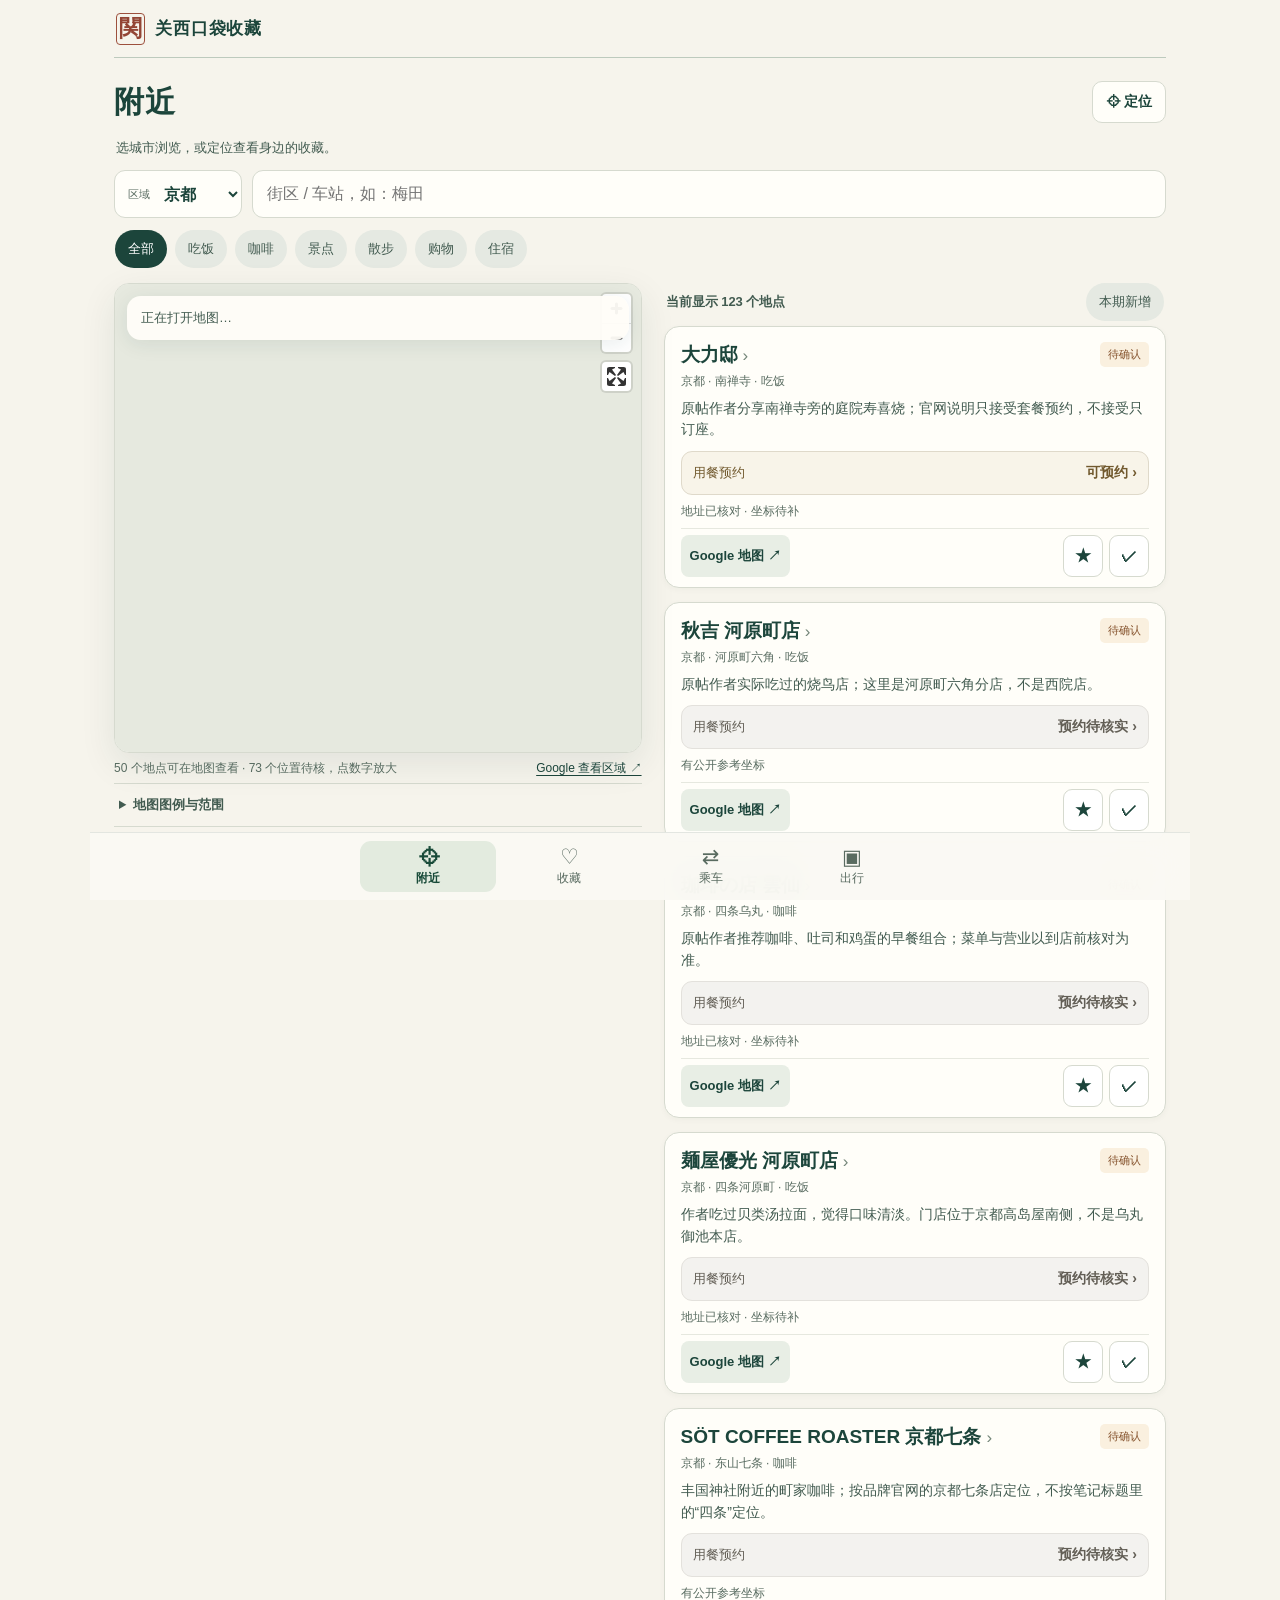
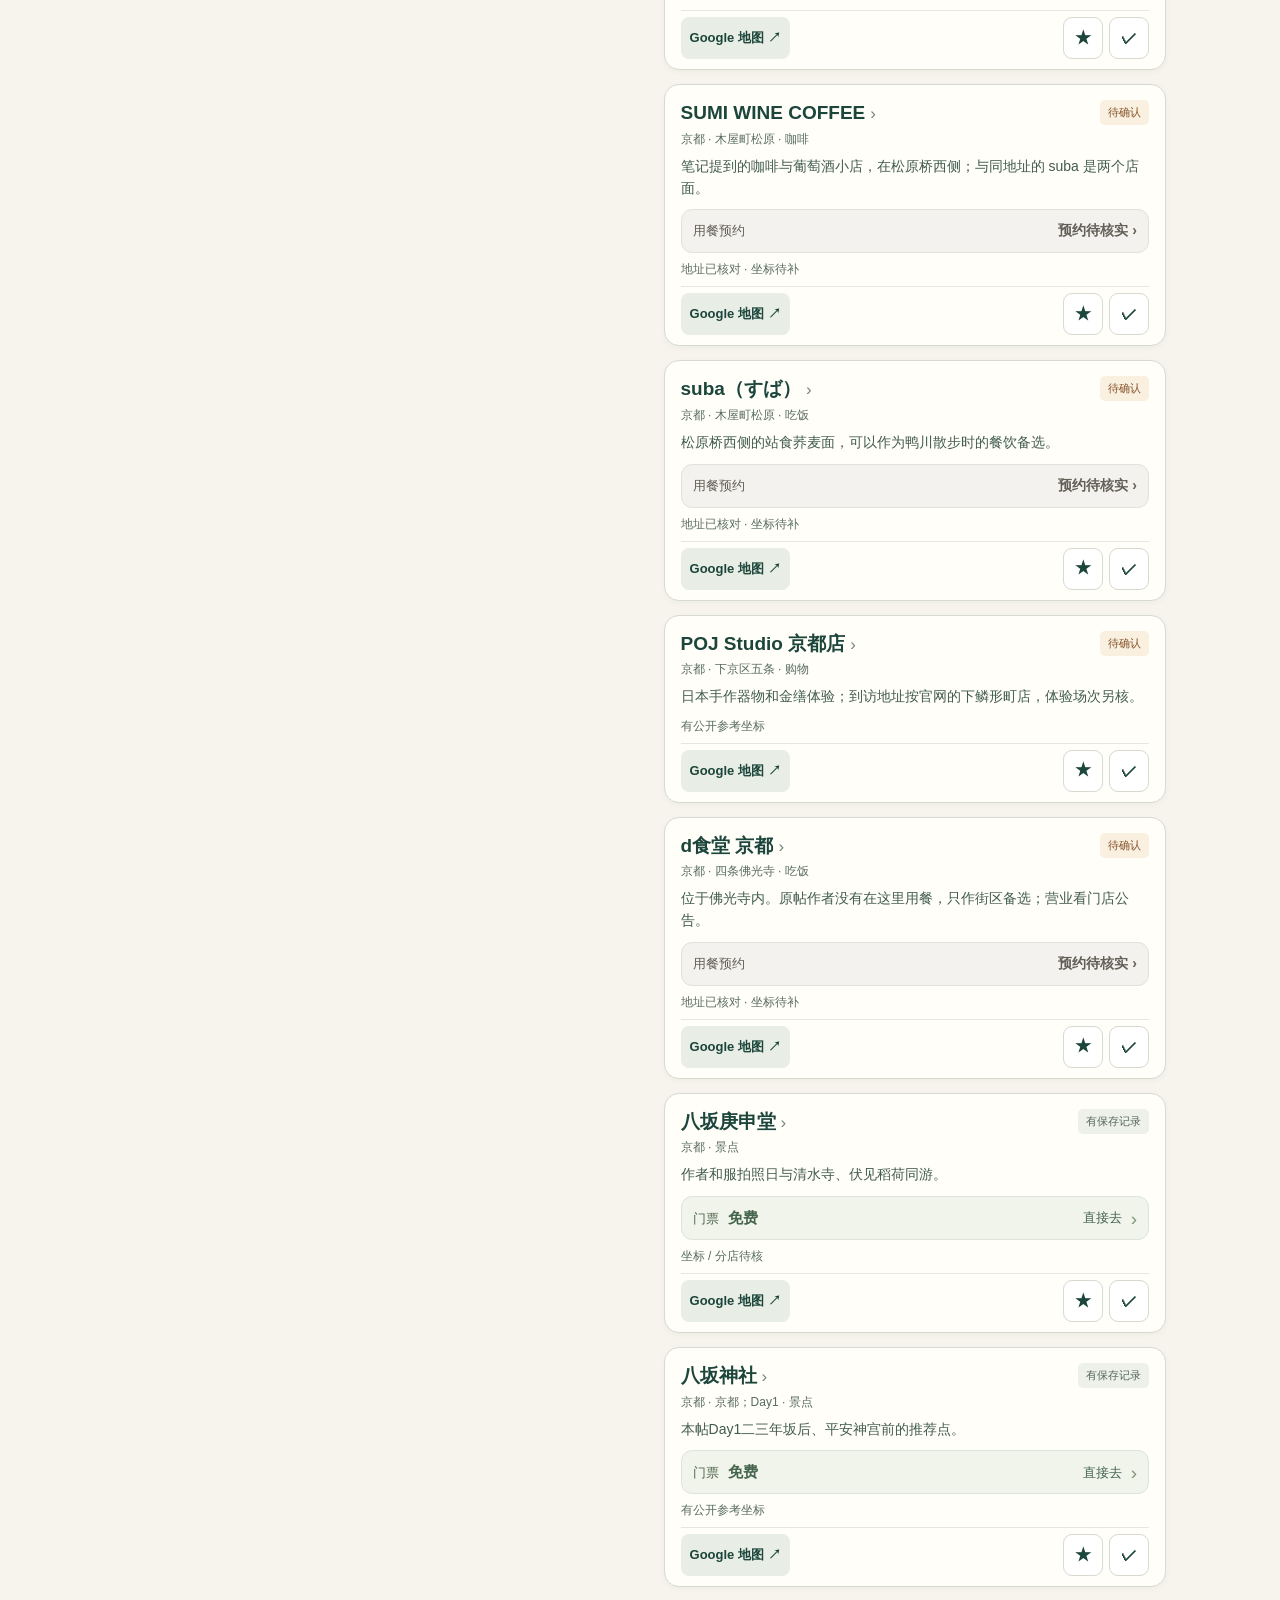
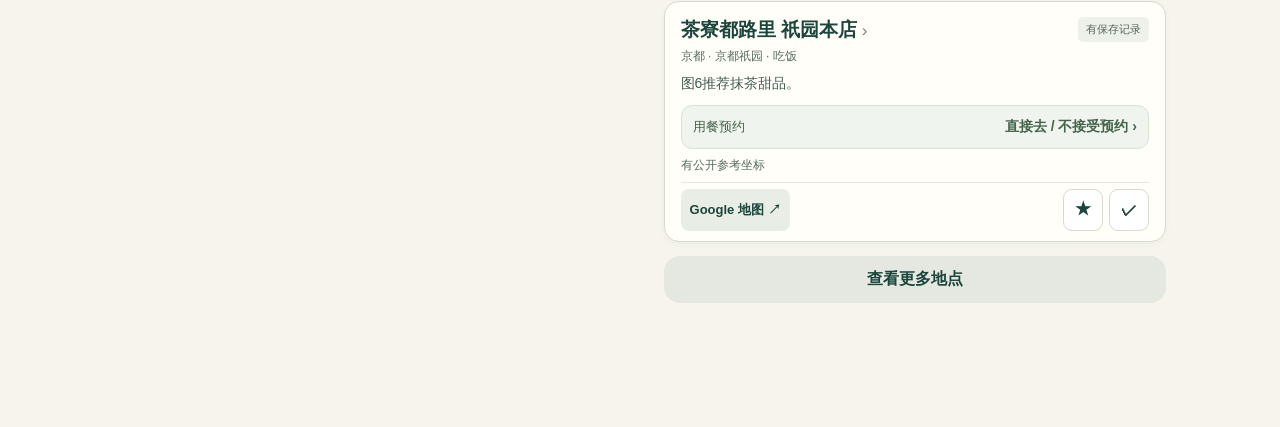
==== index.html @ 87e792a5 "Add offline Suntory brewery transit guide" ====
<!doctype html>
<html lang="zh-CN">
<head>
  <meta charset="utf-8">
  <meta name="viewport" content="width=device-width,initial-scale=1,viewport-fit=cover">
  <meta name="theme-color" content="#143f3b">
  <meta name="description" content="关西收藏地图、中文乘车助手与随身旅行资料">
  <link rel="manifest" href="manifest.webmanifest">
  <link rel="icon" href="icon.svg" type="image/svg+xml">
  <link rel="apple-touch-icon" href="icon-192.png">
  <link rel="stylesheet" href="app.css?v=food-20261115">
  <link rel="stylesheet" href="map.css">
  <link rel="stylesheet" href="travel-guide.css?v=suntory-1">
  <link rel="stylesheet" href="maplibre-gl.css">
  <title>关西口袋收藏</title>
</head>
<body>
  <div class="app-shell">
    <header class="topbar">
      <div class="brand">
        <span class="brand-mark" aria-hidden="true">関</span>
        <h1>关西口袋收藏</h1>
      </div>
      <button id="installBtn" class="icon-btn install" hidden aria-label="添加到桌面">＋</button>
    </header>

    <main>
      <section id="nearbyView" class="view active" aria-labelledby="nearbyTitle">
        <div class="section-head">
          <div><h2 id="nearbyTitle">附近</h2></div>
          <button id="locateBtn" class="locate-btn">⌖ 定位</button>
        </div>
        <p id="locationStatus" class="status-line">选城市浏览，或定位查看身边的收藏。</p>
        <div class="selector-row">
          <label class="select-wrap"><span>区域</span><select id="nearbyCity"></select></label>
          <label class="search-wrap"><span class="sr-only">手动输入街区或车站</span><input id="areaQuery" type="search" placeholder="街区 / 车站，如：梅田"></label>
        </div>
        <div id="nearbyCategories" class="chips" aria-label="地点分类"></div>
        <div class="nearby-layout"><div class="map-pane"><div class="map-card" aria-label="收藏地图">
          <div id="tripMap" aria-label="收藏互动地图"></div>
          <div class="map-copy" id="mapFallback">
            <p id="mapStatus" role="status">正在打开地图…</p>
            <button id="loadMapBtn" class="primary-btn" hidden>重试地图</button>
          </div>
        </div>
        <div class="map-caption"><span id="mapHint">点数字放大，点地点看收藏</span><a id="areaMapLink">Google 查看区域 ↗</a></div>
        <details class="map-settings"><summary>地图图例与范围</summary><div id="mapLegend" class="map-legend" aria-label="地图分类图例"></div>
        <div class="map-options"><label><input id="viewportFilter" type="checkbox" disabled> 只看地图范围内</label><select id="radius" aria-label="附近直线范围"><option value="0">全部参考点</option><option value="2">直线 2 公里内</option><option value="5">直线 5 公里内</option><option value="10">直线 10 公里内</option></select></div>
        <p id="coordinateCoverage" class="status-line"></p><p class="status-line">定位或输入已收录的车站后，可按直线距离筛选。</p></details></div><div class="nearby-results">
        <div class="list-meta"><span id="nearbyCount">载入中…</span><button type="button" id="nearbyWeekly" class="chip" aria-pressed="false">本期新增</button></div>
        <div id="nearbyList" class="card-list" aria-live="polite"></div>
        <button id="nearbyMore" class="more-btn" hidden>查看更多地点</button></div></div>
      </section>

      <section id="savedView" class="view" aria-labelledby="savedTitle">
        <div class="section-head"><div><h2 id="savedTitle">全部收藏</h2></div><button id="backupBtn" class="outline-btn">备份</button></div>
        <label class="full-search"><span class="sr-only">搜索收藏</span><input id="savedSearch" type="search" placeholder="搜索地点、车站或笔记关键词"></label>
        <div class="saved-tools">
          <div id="savedScopes" class="scope-switch" role="group" aria-label="快速筛选收藏">
            <button data-scope="all" aria-pressed="true">全部</button>
            <button data-scope="visit" aria-pressed="false">游览点</button>
            <button data-scope="advance" aria-pressed="false">提前安排</button>
            <button data-scope="weekly" aria-pressed="false">本期新增</button>
          </div>
          <button class="filter-toggle" id="filterToggle" aria-expanded="false" aria-controls="savedFilters">筛选</button>
        </div>
        <div class="filter-grid" id="savedFilters" hidden>
          <select id="savedCity" aria-label="城市筛选"></select>
          <select id="savedCategory" aria-label="分类筛选"></select>
          <select id="savedState" aria-label="状态筛选">
            <option value="all">全部状态</option><option value="want">特别想去</option><option value="visited">去过</option><option value="unmarked">未标记</option>
          </select>
          <select id="savedFoodBooking" aria-label="餐饮预约筛选"><option value="all">全部餐饮预约</option><option value="reserve">需预约</option><option value="recommended">建议预约</option><option value="optional">可预约</option><option value="walkin">直接去 / 不接受预约</option><option value="queue">当日领号</option><option value="check">预约待核实</option></select>
          <select id="savedOrigin" aria-label="来源筛选"><option value="all">全部资料</option><option value="google">历史清单已核对</option><option value="saved">后续已有保存记录</option><option value="supplemental">待确认候选</option></select>
        </div>
        <div class="list-meta saved-meta"><span id="savedCount" role="status">载入中…</span><button id="clearFilters" class="text-btn" hidden>清除筛选</button><details id="sourceArchive" class="source-archive"><summary>笔记与来源</summary>
          <details class="privacy-card" id="weeklyNotesCurrent">
            <summary><strong>本期笔记 · 11 月 9–15 日</strong> <span>11 月 16 日整理</span></summary>
            <p>按 11 月 9 日、16 日两次收藏快照整理，38 篇标题与关西相关，未逐篇核完，不等于新增 38 个地点。</p>
            <p><strong>已上网页：</strong>京都餐饮和街区 9 处、大阪及奈良住宿候选各 1 处。「本期新增」可快速筛选；东本愿寺原本就有，不重复收录。</p>
            <p><strong>仍待确认：</strong>musi-vege 只有品牌线索，分店不明，不建地图点；赏枫和灯光多为当时体验，不当成 12 月开放信息。</p>
            <ul class="weekly-notes">
              <li><span>餐饮</span> <a href="https://www.xiaohongshu.com/explore/6af821b4000000002b01b6ee" target="_blank" rel="noopener noreferrer">三刷京都不排队不踩雷的性价比美食推荐 ↗</a></li>
              <li><span>餐饮</span> <a href="https://www.xiaohongshu.com/explore/6af4518b000000002a025f51" target="_blank" rel="noopener noreferrer">关西偏蔬菜多多清淡型平价型一人食 ↗</a></li>
              <li><span>街区</span> <a href="https://www.xiaohongshu.com/explore/6af02e97000000000300920e" target="_blank" rel="noopener noreferrer">京都四条步行距离6家宝藏店铺寺庙推荐 ↗</a></li>
              <li><span>交通</span> <a href="https://www.xiaohongshu.com/explore/6af671e0000000002a00cedf" target="_blank" rel="noopener noreferrer">住难波必存｜京都奈良神户 USJ 交通小抄 ↗</a></li>
              <li><span>住宿</span> <a href="https://www.xiaohongshu.com/explore/6af328eb000000002b03abec" target="_blank" rel="noopener noreferrer">大阪、奈良亲住笔记（原帖亦含其他地区） ↗</a></li>
              <li><span>住宿</span> <a href="https://www.xiaohongshu.com/explore/6af1ed37000000002c026685" target="_blank" rel="noopener noreferrer">大阪酒店决赛圈了！ ↗</a></li>
              <li><span>住宿</span> <a href="https://www.xiaohongshu.com/explore/6af4074d000000002a00e18d" target="_blank" rel="noopener noreferrer">大阪酒店决赛圈！急！ ↗</a></li>
              <li><span>住宿</span> <a href="https://www.xiaohongshu.com/explore/6af97d75000000002b012fde" target="_blank" rel="noopener noreferrer">大阪酒店极限四选一 ↗</a></li>
            </ul>
          </details>
        <details class="privacy-card" id="weeklyNotesNovember01"><summary><strong>历史笔记 · 11 篇</strong> <span>10 月 26 日–11 月 1 日 ▾</span></summary><p>本期为两次收藏快照的差异，实际收藏日期未知；图片和部分评论仍待补读。</p><p><strong>祇园烧鸟：</strong>作者喜欢 HYUMA 的鸡翅串和烤饭团，店小，建议提前确认预约；地点尚待地图匹配。</p><p><strong>京都庭院：</strong>永观堂可与南禅寺、鸭川串成散步路线；作者提到参观时需脱鞋，票价和预约以当期信息为准。</p><p><strong>住宿：</strong>帖子分享大阪东天满和福岛的住宿体验，房型、独卫和入住日期价格仍需核对。</p><p>红叶攻略及旅游提示仍有图片待读，出发前请核实当年景况与开放信息。</p><ul class="weekly-notes"><li><span>其他待核验</span> <a href="https://www.xiaohongshu.com/explore/6ae04c72000000000200bc8c" target="_blank" rel="noopener noreferrer">东进阪出•京都篇 ↗</a></li><li><span>其他待核验</span> <a href="https://www.xiaohongshu.com/explore/6ae625ea000000001a021120" target="_blank" rel="noopener noreferrer">推荐先玩大阪还是先玩京都呀？ ↗</a></li><li><span>其他待核验</span> <a href="https://www.xiaohongshu.com/explore/6ae541560000000012008443" target="_blank" rel="noopener noreferrer">听劝！大阪哪些地方必去？ ↗</a></li><li><span>行程</span> <a href="https://www.xiaohongshu.com/explore/6ae4710f000000001601b3b7" target="_blank" rel="noopener noreferrer">京都旅游，可能会遇到的突然 ↗</a></li><li><span>餐饮</span> <a href="https://www.xiaohongshu.com/explore/6ae458a80000000003009739" target="_blank" rel="noopener noreferrer">京都必吃烧鸟：炭火焼とりHYUMA ↗</a></li><li><span>景点与时令</span> <a href="https://www.xiaohongshu.com/explore/672e0059000000001a01ed10" target="_blank" rel="noopener noreferrer">日本自由行大实话-京都红叶特别篇（精华版） ↗</a></li><li><span>行程</span> <a href="https://www.xiaohongshu.com/explore/6ae308b20000000002037cdf" target="_blank" rel="noopener noreferrer">京都散策｜一个人旅行，也能拍出日剧感📷 ↗</a></li><li><span>行程</span> <a href="https://www.xiaohongshu.com/explore/6ae4618b000000001e016db9" target="_blank" rel="noopener noreferrer">第一次去京都｜6天慢节奏路线安排 ↗</a></li><li><span>其他待核验</span> <a href="https://www.xiaohongshu.com/explore/6ae1d5dd000000002800494d" target="_blank" rel="noopener noreferrer">在京都📍花的最值的20块钱… ↗</a></li><li><span>其他待核验</span> <a href="https://www.xiaohongshu.com/explore/6ae71f01000000000f03b71e" target="_blank" rel="noopener noreferrer">二刷京都大阪总结的红榜黑榜 ↗</a></li><li><span>住宿</span> <a href="https://www.xiaohongshu.com/explore/6ae6ddf10000000025013f29" target="_blank" rel="noopener noreferrer">大阪东天满、福岛住宿体验（原笔记） ↗</a></li></ul></details>
        <details class="privacy-card" id="weeklyNotes">
          <summary><strong>历史笔记 · 20 篇</strong> <span>10 月 19–25 日 ▾</span></summary>
          <p>10 月 26 日与上次快照比较得到的关西标题线索，收藏日期未知；笔记数不等于新地点。链接可能需要登录或从收藏页打开。</p>
          <p><strong>已读正文：</strong>《低精力人群关西八日游攻略》提到大阪、京都、神户、奈良和宇治；作者记录七个游玩日每天 14,544–23,923 步，按自己的体力安排。另已补读三篇美食、京都站咖啡、红叶、奈良与东山路线正文；新增候选的位置和营业信息待核实，部分图片、评论及其余来源仍待补读。</p>
          <p><strong>东山路线：</strong>清水寺 → 二三年坂 → 圆山公园 → 八坂神社 → 祇园，可按体力截断；去清水寺途中仍有上坡。</p>
          <p><strong>京都红叶：</strong>作者提到夜间点灯及清晨预约场次，但 12 月是否仍有红叶、开放或预约，需出发前查当年官方信息。</p>
          <p><strong>奈良：</strong>别追赶鹿或喂普通食物；近铁和 JR 的选择取决于你的起点与目的地。票价与交通规则以当日信息为准。</p>
          <ul class="weekly-notes"><li><span>餐饮</span> <a href="https://www.xiaohongshu.com/explore/6ad755470000000026008c65" target="_blank" rel="noopener noreferrer">|关西美食合集✨大阪·京都·神户必吃清单 ↗</a></li><li><span>餐饮</span> <a href="https://www.xiaohongshu.com/explore/6ad22800000000001801796b" target="_blank" rel="noopener noreferrer">Kyoto京都美食记录～ ↗</a></li><li><span>景点与时令</span> <a href="https://www.xiaohongshu.com/explore/6ad73f630000000028039f80" target="_blank" rel="noopener noreferrer">京都红叶｜🐟约/限流/夜景 景点无ai点评 ↗</a></li><li><span>行程</span> <a href="https://www.xiaohongshu.com/explore/6ad203340000000002012643" target="_blank" rel="noopener noreferrer">关西游记Part1 ↗</a></li><li><span>其他待核验</span> <a href="https://www.xiaohongshu.com/explore/6ad70ee1000000002803b2b7" target="_blank" rel="noopener noreferrer">应该在京都留一天半 ↗</a></li><li><span>景点与时令</span> <a href="https://www.xiaohongshu.com/explore/6ad645c30000000026030519" target="_blank" rel="noopener noreferrer">京都懒人路线✨清水寺→二年坂→八坂神社→祇园 ↗</a></li><li><span>住宿</span> <a href="https://www.xiaohongshu.com/explore/6ad7a11c000000000c008ae0" target="_blank" rel="noopener noreferrer">大阪不踩雷｜住宿+交通+饮食全解析（上） ↗</a></li><li><span>行程</span> <a href="https://www.xiaohongshu.com/explore/6ad739790000000027022bdd" target="_blank" rel="noopener noreferrer">日本旅游攻略之——京都 ↗</a></li><li><span>行程</span> <a href="https://www.xiaohongshu.com/explore/6ad77d8e000000003003c0a3" target="_blank" rel="noopener noreferrer">分享一下自用的京都旅行规划（34页） ↗</a></li><li><span>行程</span> <a href="https://www.xiaohongshu.com/explore/6ad8c490000000003102411a" target="_blank" rel="noopener noreferrer">落地先去京都，在京都连住两晚后返回大阪，从大阪出发去奈良宇治以及神户各一日游可以 ↗</a></li><li><span>行程</span> <a href="https://www.xiaohongshu.com/explore/6ad8ff36000000002a01310d" target="_blank" rel="noopener noreferrer">一个人的旅行…关西10天9夜慢走🍃 ↗</a></li><li><span>餐饮</span> <a href="https://www.xiaohongshu.com/explore/6ad8caba000000002403a797" target="_blank" rel="noopener noreferrer">京都美食探店｜吃喝碎碎念🍵（中篇） ↗</a></li><li><span>其他待核验</span> <a href="https://www.xiaohongshu.com/explore/6adc8a91000000002c038543" target="_blank" rel="noopener noreferrer">京都站附近必喝的8家咖啡 ↗</a></li><li><span>行程</span> <a href="https://www.xiaohongshu.com/explore/6ad97c4c000000002b001e50" target="_blank" rel="noopener noreferrer">京都3天攻略不绕路版丨去日本的姐妹码住！ ↗</a></li><li><span>景点与时令</span> <a href="https://www.xiaohongshu.com/explore/6add4a5700000000140101ab" target="_blank" rel="noopener noreferrer">关西红叶攻略 ↗</a></li><li><span>行程</span> <a href="https://www.xiaohongshu.com/explore/6adad317000000002b0008dc" target="_blank" rel="noopener noreferrer">奈良 24条旅游避坑备忘录📝 ↗</a></li><li><span>行程</span> <a href="https://www.xiaohongshu.com/explore/6ade098a000000002c00f5d5" target="_blank" rel="noopener noreferrer">关西9天8晚Solotrip之大阪（1） ↗</a></li><li><span>行程</span> <a href="https://www.xiaohongshu.com/explore/6adc2d7a000000002c011586" target="_blank" rel="noopener noreferrer">低精力人群关西八日游攻略 ↗</a></li><li><span>行程</span> <a href="https://www.xiaohongshu.com/explore/6add7c180000000033009a5a" target="_blank" rel="noopener noreferrer">日本关西攻略 ↗</a></li><li><span>购物</span> <a href="https://www.xiaohongshu.com/explore/6adc8f6900000000240364e6" target="_blank" rel="noopener noreferrer">自存一月关西要买&amp;要吃的店！ ↗</a></li></ul>
        </details>
</details></div>
        <div id="savedList" class="card-list"></div>
        <button id="savedMore" class="more-btn" hidden>查看更多地点</button>

      </section>

      <section id="transitView" class="view" aria-labelledby="transitTitle">
        <div class="section-head"><h2 id="transitTitle">乘车助手</h2></div>
        <p class="travel-lead">查一段路，看懂怎么坐。</p>
        <div class="travel-guide-layout">
          <div class="journey route-panel">
            <div class="route-stop"><label for="routeOrigin">从</label><input id="routeOrigin" placeholder="当前位置（由 Google 地图定位）" aria-describedby="routeLocationNote" autocomplete="off"><button type="button" class="route-pick" data-route-pick="routeOrigin" aria-label="选择起点">选择</button></div>
            <div class="route-stop"><label for="routeDestination">到</label><input id="routeDestination" placeholder="输入车站、酒店或地点" autocomplete="off"><button type="button" class="route-pick" data-route-pick="routeDestination" aria-label="选择终点">选择</button></div>
            <datalist id="railStops"><option value="关西机场站（JR／南海）"></option><option value="京都站（JR）"></option><option value="京都河原町站（阪急）"></option><option value="大阪站（JR）"></option><option value="大阪梅田站（阪急）"></option><option value="南海难波站"></option><option value="大阪难波站（近铁／阪神）"></option><option value="JR难波站"></option><option value="近铁奈良站"></option><option value="JR奈良站"></option><option value="神户三宫站"></option></datalist>
            <div class="route-tools"><button id="routeHotel" type="button" hidden>回酒店</button><button id="routeSwap" type="button" disabled>⇄ 起终点对调</button></div>
            <p id="routeLocationNote" class="route-context">起点留空时，打开 Google 地图后由它尝试定位。若未授权定位或定位不可用，请手动选起点；本页不读取你的位置。</p>
            <a id="mapsLink" class="route-go" aria-disabled="true" target="_blank" rel="noopener noreferrer">先选一个目的地</a>
            <p id="routeContext" class="route-context"></p>
            <details class="privacy-card">
              <summary>选对车站：难波与京都河原町</summary>
              <p><strong>难波：</strong>南海难波是南海机场线用站；大阪难波是近铁、阪神用站；JR 难波另有站点。查路线时带上运营商，换乘要预留步行时间。</p>
              <p><strong>京都：</strong>阪急京都河原町在四条河原町一带，不是 JR 京都站。目的地是新干线或 JR 站区时，选「京都站（JR）」。</p>
              <p><a href="https://www.nankai.co.jp/traffic/kix.html" target="_blank" rel="noopener noreferrer">南海机场指南</a> · <a href="https://www.kintetsu.co.jp/foreign/chinese-kan/about/station/yard/namba.html" target="_blank" rel="noopener noreferrer">大阪难波站内图（简体中文）</a> · <a href="https://ja.kyoto.travel/feature/traffic/train.php" target="_blank" rel="noopener noreferrer">京都市乘车指南</a></p>
            </details>
          </div>
          <div class="guide-column">
            <div class="guide-tabs" role="tablist" aria-label="乘车指引">
              <button type="button" id="guide-tickets" role="tab" data-guide="tickets" aria-controls="stationNotes" aria-selected="true">买票刷卡</button>
              <button type="button" id="guide-board" role="tab" data-guide="board" aria-controls="stationNotes" aria-selected="false" tabindex="-1">看站台屏</button>
              <button type="button" id="guide-ask" role="tab" data-guide="ask" aria-controls="stationNotes" aria-selected="false" tabindex="-1">请站员指路</button>
            </div>
            <div id="stationNotes" class="guide-panel" role="tabpanel" aria-labelledby="guide-tickets"></div>
          </div>
        </div>
      </section>
      <section id="tripView" class="view" aria-labelledby="tripTitle">
        <div class="section-head"><h2 id="tripTitle">随身出行</h2><button id="tripBackup" class="outline-btn">备份</button></div>
        <div class="wallet-hero"><p class="travel-eyebrow">MY KANSAI JOURNEY</p><h3 id="journeyHeading" class="travel-heading">把确定的事，放在手边</h3><p id="journeySubtitle" class="travel-lead"></p></div>
        <div class="wallet-toolbar"><h3 id="journeyDateLabel">今天要用</h3><label class="wallet-date"><span>查看日期</span><input id="journeyDate" type="date"></label></div>
        <div id="journeyNow" class="wallet-grid"></div>
        <nav class="wallet-shortcuts" aria-label="出行资料"><button type="button" data-jump="flightSection">往返航班</button><button type="button" data-jump="staySection">住宿</button><button type="button" data-jump="bookingSection">预约</button><button type="button" data-jump="prepSection">准备事项</button></nav>
        <section id="flightSection" class="wallet-section" aria-labelledby="flightTitle"><div class="wallet-section-head"><h3 id="flightTitle">往返航班</h3><button type="button" data-add="flights">＋ 添加</button></div><div id="flightCards" class="wallet-grid"></div></section>
        <section id="staySection" class="wallet-section" aria-labelledby="stayTitle">
          <div class="wallet-section-head"><h3 id="stayTitle">住宿</h3><button type="button" data-add="stays">＋ 添加</button></div>
          <div id="stayCards" class="wallet-grid"></div>
          <details class="wallet-storage-note">
            <summary>本期住宿参考：大阪与奈良</summary>
            <p><strong>大阪站一带：</strong><a href="https://www.hearton.co.jp/access/nishi-umeda" target="_blank" rel="noopener noreferrer">哈顿西梅田</a>靠近 JR 大阪站西口，原帖作者亲住，提到房间偏小。</p>
            <p><strong>淀屋桥、北滨等：</strong>新帖把 Prince Smart Inn 大阪淀屋桥、淀屋桥京阪及相铁 FRESA INN 北滨列为候选，网页原有卡片可查。另有相铁淀屋桥、FORZA 北滨、东横 INN 大阪难波、Granbell Osaka 等选房线索，不等于入住推荐；订房前核对分店地址。</p>
            <p><strong>奈良：</strong><a href="https://dormy-hotels.com/dormyinn/hotels/nono_nara/" target="_blank" rel="noopener noreferrer">御宿野乃奈良</a>是原帖作者亲住过的备选，作者喜欢浴场和早餐。</p>
            <p>以上是比较资料，不是本机预订。具体日期的房态、含税总价、独立浴室和取消条件以订房页为准。</p>
          </details>
        </section>
        <section id="bookingSection" class="wallet-section" aria-labelledby="bookingTitle"><div class="wallet-section-head"><h3 id="bookingTitle">预约</h3><button type="button" data-add="bookings">＋ 添加</button></div><div id="bookingCards" class="wallet-grid"></div></section>
        <section id="prepSection" class="wallet-section" aria-labelledby="prepTitle"><div class="wallet-section-head"><h3 id="prepTitle">准备事项 <span id="prepCount"></span></h3></div><div id="journeyTasks"></div><form id="journeyTaskForm" class="wallet-task-form"><label class="sr-only" for="newJourneyTask">新增准备事项</label><input id="newJourneyTask" placeholder="记一件出发前要办的事" maxlength="300" required><button type="submit">添加</button></form></section>
        <details id="legacyTrip" class="wallet-storage-note" hidden><summary>之前填写的记录</summary><div id="legacyRecords"></div></details>
        <p id="tripSaveStatus" role="status" class="status-line"></p>
        <textarea id="copyFallback" rows="3" readonly hidden aria-label="复制内容"></textarea>
        <details class="wallet-storage-note"><summary>保存、换手机与离线查看</summary><p>个人资料仅保存在当前浏览器。换设备前，可通过右上角「备份」导出，之后在新设备打开同一网站恢复。清理浏览器数据会删除本机记录。</p><p>首次联网载入后，可离线打开已缓存的资料与文字指引。实时路线、外部图片和确认链接需要网络。</p><p>手机浏览器菜单可将网站添加到主屏幕。</p></details>
      </section>
    </main>

    <nav class="bottom-nav" aria-label="主导航">
      <button class="active" aria-current="page" data-view="nearbyView"><span aria-hidden="true">⌖</span>附近</button>
      <button data-view="savedView"><span aria-hidden="true">♡</span>收藏</button>
      <button data-view="transitView"><span aria-hidden="true">⇄</span>乘车</button>
      <button data-view="tripView"><span aria-hidden="true">▣</span>出行</button>
    </nav>
  </div>

  <dialog aria-label="地点信息与操作" id="detailDialog" class="detail-dialog"><div id="detailContent"></div></dialog>
  <dialog id="journeyEditor" class="wallet-editor" aria-labelledby="journeyEditorTitle">
    <div class="wallet-editor-head"><h3 id="journeyEditorTitle">编辑资料</h3><button type="button" data-close-journey aria-label="关闭编辑">×</button></div>
    <form id="journeyEditForm"><div id="journeyEditorFields"></div><p id="journeyEditorError" class="wallet-editor-error" role="alert"></p><div class="wallet-editor-actions"><button id="journeyDelete" type="button" hidden>删除</button><button type="button" data-close-journey>取消</button><button type="submit">保存</button></div></form>
  </dialog>
  <dialog id="routePicker" class="wallet-editor" aria-labelledby="routePickerTitle">
    <div class="route-picker-content">
      <div class="route-picker-head"><h2 id="routePickerTitle">选择地点</h2><button type="button" id="closeRoutePicker" class="outline-btn">关闭</button></div>
      <button type="button" id="routeUseDevice" class="primary-btn">使用当前位置（由 Google 地图定位）</button>
      <label for="routePickerSearch">搜索常用站点或收藏地点</label>
      <input type="search" id="routePickerSearch" placeholder="如：京都、难波、suba" autocomplete="off">
      <p id="routePickerCount" class="route-context" role="status"></p>
      <div id="routePickerResults" class="route-picker-results"></div>
    </div>
  </dialog>
  <dialog id="suntoryDialog" class="wallet-editor suntory-dialog" aria-labelledby="suntoryTitle">
    <header class="suntory-header"><h2 id="suntoryTitle">三得利乘车攻略</h2><form method="dialog"><button type="submit" class="outline-btn" autofocus>关闭</button></form></header>
    <div id="suntoryContent"></div>
  </dialog>
  <dialog id="suntoryPhoto" class="wallet-editor suntory-photo-dialog" aria-label="放大查看现场照片">
    <form method="dialog"><button type="submit" class="outline-btn" autofocus>关闭照片</button></form>
    <img alt="">
    <p></p>
  </dialog>
  <dialog id="stationPhraseDialog" class="wallet-editor" aria-label="向工作人员出示的日文卡片"><div id="stationPhraseContent" class="station-fullscreen"></div></dialog>
  <input id="restoreInput" type="file" accept="application/json" hidden>
  <script type="module" src="app.js?v=suntory-1"></script>
  <script type="module" src="transit-guide.js?v=suntory-1"></script>
</body>
</html>
---- app.css ----
:root{--ink:#173b37;--ink-2:#47635f;--paper:#f5f2e9;--card:#fffdf8;--line:#dedfd7;--accent:#edb45a;--accent-2:#cf6e4e;--muted:#7c8984;--shadow:0 12px 36px rgba(23,59,55,.09);font-family:-apple-system,BlinkMacSystemFont,"PingFang SC","Noto Sans CJK SC",sans-serif;color:var(--ink);background:var(--paper)}
*{box-sizing:border-box}body{margin:0;background:linear-gradient(180deg,#e8efe9 0,#f5f2e9 220px);min-height:100vh}button,input,select,textarea{font:inherit;color:inherit}button,a,select{touch-action:manipulation}.app-shell{max-width:760px;margin:0 auto;min-height:100vh;padding-bottom:92px}.topbar{height:88px;padding:18px 20px 12px;display:flex;align-items:center;justify-content:space-between}.topbar h1{font-size:23px;margin:2px 0 0;letter-spacing:-.03em}.overline{font-size:10px;letter-spacing:.15em;color:#6f827d;font-weight:700}.icon-btn{width:42px;height:42px;border:0;border-radius:14px;background:var(--ink);color:white;font-size:25px}.view{display:none;padding:8px 16px 32px}.view.active{display:block}.section-head{display:flex;align-items:flex-end;justify-content:space-between;margin:10px 2px 14px}.section-head h2{font-size:34px;margin:0;letter-spacing:-.055em}.eyebrow{font-size:12px;color:var(--accent-2);font-weight:700;margin:0 0 3px}.locate-btn,.outline-btn{border:1px solid rgba(23,59,55,.22);border-radius:14px;background:rgba(255,255,255,.65);padding:10px 14px;font-weight:700}.status-line{font-size:13px;color:var(--ink-2);margin:0 2px 12px;line-height:1.55}.selector-row{display:grid;grid-template-columns:128px 1fr;gap:10px}.select-wrap,.search-wrap,.full-search{height:48px;border:1px solid var(--line);border-radius:16px;background:var(--card);display:flex;align-items:center;box-shadow:0 5px 20px rgba(23,59,55,.04)}.select-wrap span{font-size:11px;color:var(--muted);padding-left:13px}.select-wrap select{min-width:0;border:0;background:transparent;padding:0 10px;outline:0;font-weight:700}.search-wrap input,.full-search input{width:100%;height:100%;border:0;background:transparent;padding:0 14px;outline:0}.chips{display:flex;gap:8px;overflow:auto;padding:12px 1px 5px;scrollbar-width:none}.chips::-webkit-scrollbar{display:none}.chip{white-space:nowrap;border:0;border-radius:999px;padding:8px 13px;background:#e5e9e2;color:var(--ink-2);font-size:13px}.chip.active{background:var(--ink);color:white}.map-card{position:relative;margin:15px 0;border-radius:24px;min-height:230px;overflow:hidden;background:#d9e4dd;box-shadow:var(--shadow)}.map-grid{position:absolute;inset:0;background:linear-gradient(31deg,transparent 47%,rgba(255,255,255,.72) 48%,rgba(255,255,255,.72) 51%,transparent 52%),linear-gradient(112deg,transparent 44%,rgba(255,255,255,.6) 45%,rgba(255,255,255,.6) 48%,transparent 49%)}.map-grid:after{content:"";position:absolute;inset:0;background:radial-gradient(circle at 28% 34%,#edb45a 0 7px,white 8px 11px,transparent 12px),radial-gradient(circle at 72% 68%,#cf6e4e 0 7px,white 8px 11px,transparent 12px);opacity:.9}.map-copy{position:relative;margin:18px;padding:17px;border-radius:18px;background:rgba(255,253,248,.94);max-width:430px}.map-copy h3{margin:7px 0 6px;font-size:19px}.map-copy p{margin:0 0 13px;font-size:13px;line-height:1.55;color:var(--ink-2)}.map-badge{font-size:10px;letter-spacing:.13em;color:var(--accent-2);font-weight:800}.link-btn{display:inline-flex;color:white;background:var(--ink);border-radius:12px;padding:9px 12px;text-decoration:none;font-size:13px;font-weight:700}.list-meta{display:flex;justify-content:space-between;gap:10px;font-size:12px;color:var(--muted);margin:18px 2px 9px}.card-list{display:grid;gap:11px}.place-card{background:var(--card);border:1px solid rgba(23,59,55,.08);border-radius:20px;padding:15px;box-shadow:0 5px 18px rgba(23,59,55,.045)}.place-top{display:flex;justify-content:space-between;gap:12px}.place-card h3{font-size:17px;margin:0 0 3px;line-height:1.35}.place-sub{font-size:12px;color:var(--muted)}.place-note{font-size:13px;color:var(--ink-2);line-height:1.55;margin:10px 0 12px;display:-webkit-box;-webkit-line-clamp:2;-webkit-box-orient:vertical;overflow:hidden}.tag{font-size:11px;padding:5px 8px;border-radius:999px;background:#edf0ea;white-space:nowrap;align-self:flex-start}.tag.pending{background:#fff0de;color:#9b582f}.card-actions{display:flex;gap:8px}.card-actions button,.card-actions a{height:38px;border-radius:12px;border:0;padding:0 12px;display:inline-flex;align-items:center;justify-content:center;text-decoration:none;font-size:12px;font-weight:700}.detail-btn{background:#e8ece7}.map-btn{background:var(--ink);color:white}.state-buttons{margin-left:auto;display:flex;gap:6px}.state-btn{background:white!important;border:1px solid var(--line)!important;width:38px;padding:0!important;font-size:16px!important}.state-btn.active{background:#ffe6b9!important;border-color:#edb45a!important}.more-btn{width:100%;margin-top:14px;border:0;border-radius:16px;background:#e4e8e1;padding:13px;font-weight:700}.filter-grid{display:grid;grid-template-columns:repeat(3,1fr);gap:8px;margin:10px 0}.filter-grid select{min-width:0;border:1px solid var(--line);background:var(--card);border-radius:13px;padding:11px 8px}.intro{color:var(--ink-2);font-size:14px;line-height:1.6}.trip-form{display:grid;gap:14px}.trip-form label{display:grid;gap:6px}.trip-form label span{font-size:13px;font-weight:700}.trip-form textarea{resize:vertical;border:1px solid var(--line);background:var(--card);border-radius:16px;padding:13px;outline:0;line-height:1.55}.trip-form textarea:focus,.full-search:focus-within,.search-wrap:focus-within{border-color:#86a49d;box-shadow:0 0 0 3px rgba(87,132,121,.12)}.primary-btn{border:0;background:var(--ink);color:white;border-radius:16px;padding:14px;font-weight:800}.save-state{font-size:12px;color:var(--muted)}.privacy-card{margin-top:18px;background:#e8eee9;border-radius:18px;padding:15px;font-size:13px}.privacy-card p{margin:5px 0 0;line-height:1.55}.bottom-nav{position:fixed;z-index:20;left:50%;bottom:0;transform:translateX(-50%);width:min(760px,100%);height:calc(68px + env(safe-area-inset-bottom));padding:8px 16px calc(8px + env(safe-area-inset-bottom));display:grid;grid-template-columns:repeat(4,minmax(0,1fr));background:rgba(250,249,244,.95);backdrop-filter:blur(18px);border-top:1px solid rgba(23,59,55,.1)}.bottom-nav button{border:0;background:transparent;color:#71807b;display:flex;flex-direction:column;align-items:center;gap:2px;font-size:11px}.bottom-nav button span{font-size:21px;line-height:1.2}.bottom-nav button.active{color:var(--ink);font-weight:800}.detail-dialog{width:min(600px,calc(100% - 24px));border:0;border-radius:26px;padding:0;background:var(--card);box-shadow:0 24px 80px rgba(0,0,0,.28)}.detail-dialog::backdrop{background:rgba(9,31,28,.55);backdrop-filter:blur(4px)}.detail-inner{padding:23px}.detail-inner h2{margin:4px 0;font-size:27px;letter-spacing:-.04em}.detail-inner dl{display:grid;grid-template-columns:80px 1fr;gap:9px;margin:18px 0;font-size:13px}.detail-inner dt{color:var(--muted)}.detail-inner dd{margin:0;line-height:1.5}.detail-actions{display:grid;grid-template-columns:1fr 1fr;gap:8px}.detail-actions a,.detail-actions button{border:0;border-radius:14px;padding:12px;text-align:center;text-decoration:none;font-weight:700}.detail-actions a{background:var(--ink);color:white}.detail-actions button{background:#e8ece7}.backup-sheet{display:grid;gap:10px}.backup-sheet button{border:0;border-radius:14px;padding:13px;font-weight:700}.sr-only{position:absolute;width:1px;height:1px;padding:0;margin:-1px;overflow:hidden;clip:rect(0,0,0,0);white-space:nowrap;border:0}@media(min-width:680px){.card-list{grid-template-columns:1fr 1fr}.map-card{min-height:270px}.view{padding-left:24px;padding-right:24px}}@media(max-width:390px){.selector-row{grid-template-columns:112px 1fr}.filter-grid{grid-template-columns:1fr 1fr}.filter-grid select:last-child{grid-column:1/-1}.card-actions{flex-wrap:wrap}.state-buttons{margin-left:0}}

#weeklyNotes summary{cursor:pointer;display:flex;justify-content:space-between;gap:1rem}#weeklyNotes summary span{font-size:.8rem;color:#536b67}#weeklyNotes p{line-height:1.6}.weekly-notes{padding-left:1.2rem;line-height:1.6}.weekly-notes li{margin:.55rem 0}.weekly-notes li span{font-size:.75rem;color:#5a716d;margin-right:.25rem}.weekly-notes a{color:#145b54;overflow-wrap:anywhere}
/* TICKET_CARD_STYLES_START */
.ticket-summary{display:flex;align-items:center;justify-content:space-between;gap:12px;width:100%;min-height:39px;margin:0 0 12px;padding:9px 11px;border:1px solid #dce5d8;border-radius:11px;background:#f0f4eb;color:#45654d;text-align:left;font-size:11px;line-height:1.5;cursor:pointer}.ticket-summary-price{display:flex;align-items:baseline;gap:9px;min-width:0}.ticket-summary-price>span{color:#7c8c78;white-space:nowrap}.ticket-summary-price strong{font-weight:650;font-size:12px}.ticket-summary-status{display:flex;gap:9px;align-items:center;white-space:nowrap}.ticket-summary-status>span{font-size:19px;line-height:1;color:#829479}.ticket-summary.reserve{background:#f7f1e2;border-color:#e9dfc7;color:#92743b}.ticket-summary.blocked{background:#faeee7;border-color:#eed8cb;color:#9b583d}.ticket-summary.check{background:#f2f0e9;border-color:#e4dfd1;color:#827558}.ticket-summary:focus-visible,.ticket-buy-link:focus-visible{outline:3px solid #b2c49c;outline-offset:3px}.ticket-info{margin:20px 0 23px;padding:17px;border:1px solid #dbe3d6;border-radius:16px;background:#f2f5ed;outline:none}.ticket-info-head{display:flex;align-items:center;justify-content:space-between;gap:12px}.ticket-info-head h3{margin:0;font-size:15px}.ticket-info-head>span{font-size:10px;background:#e2e9d8;color:#5c7450;padding:3px 7px;border-radius:5px;white-space:nowrap}.ticket-detail-price{font-size:27px!important;font-weight:650;color:var(--ink)!important;margin:13px 0 4px!important;letter-spacing:-.6px}.ticket-detail-price small{display:block;font-size:10px;color:var(--muted);font-weight:400;letter-spacing:0;margin-top:2px}.ticket-info p,.ticket-info li{font-size:12px;color:var(--ink-2);line-height:1.9}.ticket-price-note{margin:8px 0 12px}.ticket-info h4{font-size:12px;margin:20px 0 8px}.ticket-info ol{padding-left:19px;margin:0}.ticket-info li{padding-left:2px;margin:0 0 9px}.ticket-action-note{padding:10px 12px;background:#e7ecde;border-radius:9px;font-size:12px;line-height:1.9}.ticket-info.blocked{background:#faf4ed;border-color:#ead4c5}.ticket-info.blocked .ticket-action-note{background:#f4e5d9;color:#91563b}.ticket-info.blocked .ticket-info-head>span{background:#f0dfd3;color:#965c40}.ticket-buy-link{display:block;padding:11px 12px;background:var(--ink);color:white!important;border-radius:10px;text-decoration:none;text-align:center;font-size:12px;font-weight:650;margin-top:18px}.ticket-source-links{display:flex;flex-wrap:wrap;gap:10px;margin-top:14px}.ticket-source-links a{font-size:11px;color:var(--ink-2);text-underline-offset:3px}.ticket-checked{font-size:10px!important;color:var(--muted)!important;margin:17px 0 0;padding-top:12px;border-top:1px solid #dce2d4}.detail-close-top{position:sticky;top:0;float:right;z-index:1;margin:-7px -7px 0 8px;width:32px;height:32px;border:1px solid var(--line);border-radius:50%;font-size:21px;color:var(--ink);background:var(--card);cursor:pointer}.detail-dialog{max-height:calc(100dvh - 28px);overflow:auto}.ticket-info a{overflow-wrap:anywhere}

/* TICKET_CARD_STYLES_END */

/* Pocket guide layout */
:root {
  --ink: #1c453b;
  --ink-2: #425b50;
  --paper: #f6f4ec;
  --card: #fffef9;
  --line: #d6dacf;
  --muted: #596c61;
}
body {background: var(--paper)}
.app-shell {max-width:1100px}
.topbar {
  height:58px; margin:0 16px; padding:0 2px;
  border-bottom:1px solid #bdcabd;
}
.brand {display:flex; align-items:center; gap:10px}
.brand-mark {
  display:grid; place-items:center; width:29px; height:32px;
  border:1px solid #9d503d; border-radius:4px;
  color:#934535; font:700 23px/1 "Songti SC","Noto Serif CJK SC",serif;
}
.topbar h1 {margin:0; font-size:17px; letter-spacing:.05em}
.section-head {align-items:center; margin:15px 0}
.section-head h2 {font:650 30px/1.2 "Songti SC","Noto Serif CJK SC",serif; letter-spacing:.02em}
.locate-btn,.outline-btn,.filter-toggle {min-height:42px; border:1px solid var(--line); border-radius:10px; background:var(--card); padding:7px 13px; font-size:14px; font-weight:600}
.full-search,.search-wrap,.select-wrap {border-radius:11px; box-shadow:none}
.full-search input,.search-wrap input,.filter-grid select,.trip-form textarea {font-size:16px}
.full-search {position:relative; padding-left:34px}
.full-search::before,.full-search::after {content:""; position:absolute; pointer-events:none}
.full-search::before {width:12px; height:12px; left:16px; top:14px; border:2px solid #66796c; border-radius:100%}
.full-search::after {left:29px; top:28px; width:7px; height:2px; background:#66796c; transform:rotate(45deg)}
.saved-tools {display:flex; align-items:center; justify-content:space-between; gap:6px; margin-top:10px}
.scope-switch {padding:3px; display:flex; background:#e8eae0; border-radius:12px}
.scope-switch button {background:transparent; color:var(--ink-2); border:0; border-radius:9px; padding:6px 12px; min-height:38px; font-size:14px}
.scope-switch button[aria-pressed=true],.filter-toggle[aria-expanded=true] {background:var(--ink); color:white}
.text-btn {color:var(--ink); padding:6px; border:0; background:none; font-size:13px; text-decoration:underline; text-underline-offset:3px}
.list-meta {align-items:center; min-height:28px; margin:12px 2px 5px}
#savedCount,#nearbyCount {color:var(--ink-2); font-weight:650; font-size:13px}
.source-archive,.map-settings {margin:12px 0; border-block:1px solid var(--line); padding:0 2px; font-size:13px; color:var(--ink-2)}
.source-archive>summary,.map-settings>summary {padding:12px 3px; cursor:pointer; font-weight:600}
.source-archive .privacy-card {margin:4px 0 10px}
.map-pane,.nearby-results,.place-top>div {min-width:0}
.map-pane #tripMap {height:clamp(210px,31svh,330px)}
.map-pane .map-card {border-radius:15px; margin-bottom:6px}
.map-settings {margin:3px 0 0}
.map-pane .map-caption {font-size:12px; margin:5px 0}
.map-pane .map-legend {margin-top:4px}
.chip {min-height:38px}
.place-card {
  display:flex; flex-direction:column; padding:15px 16px 10px;
  border:1px solid var(--line); border-radius:15px;
  box-shadow:0 2px 6px rgba(25,55,35,.035);
}
.place-card .place-title {padding:0; border:0; background:transparent; font:inherit; color:inherit; text-align:left; cursor:pointer}
.place-title::after {content:"›"; font:400 17px sans-serif; color:#748679; margin-left:5px}
.place-card h3 {font-size:19px; line-height:1.4}
.place-sub {line-height:1.5}
.place-card .tag {font-size:11px; color:#52665a; border-radius:5px; background:#eef1e9}
.place-card .tag.pending {color:#84512b; background:#faf0df}
.place-note {font-size:14px; line-height:1.55; margin:8px 0 10px}
.place-card .distance {margin:0 0 8px; font-size:12px}
.place-card .card-actions {margin-top:auto; padding-top:6px; border-top:1px solid #e6e8df; align-items:center; gap:6px}
.place-card .card-actions .map-btn,.place-card .card-actions .detail-btn {font-size:13px; min-height:42px; padding:0 9px; border-radius:8px}
.card-actions .map-btn {background:#e8eee5; color:var(--ink)}
.card-actions .detail-btn {background:transparent}
.card-actions .state-btn {min-width:40px; border-radius:9px}
.place-card .ticket-summary {min-height:44px; margin-bottom:8px; font-size:13px}
.ticket-summary-price strong {font-size:15px; font-variant-numeric:tabular-nums}
.ticket-summary-price>span {color:#52684f}
.ticket-summary.reserve {color:#735724}
.ticket-summary.blocked {color:#85462d}
.ticket-summary.check {color:#685a39}
.detail-inner {padding:21px}
.detail-inner h2 {margin:6px 0}
.route-action {display:inline-flex; gap:12px; align-items:center; padding:8px 12px; min-height:42px; border:1px solid #cdd8cb; border-radius:9px; background:#edf2e9; font-weight:600; font-size:14px; margin:12px 0 0}
.detail-close-top {width:40px; height:40px}
.ticket-info {padding:14px; margin:12px 0 18px}
.ticket-info h3 {font-size:18px}
.ticket-info h4,.ticket-info p,.ticket-info li,.ticket-info .ticket-action-note,.ticket-buy-link {font-size:14px; line-height:1.65}
.ticket-info .ticket-source-links a {font-size:13px; padding:4px 0}
.ticket-checked {font-size:12px!important}
.ticket-info-head>span {font-size:12px}
.bottom-nav {width:min(1100px,100%); gap:5px; padding-inline:max(12px,env(safe-area-inset-left))}
.bottom-nav button {justify-content:center; border-radius:11px; font-size:12px; color:#596b60}
.bottom-nav button.active {background:#e3ebdf; color:#194b39}
.bottom-nav button span {font-family:system-ui,sans-serif; line-height:1}
.trip-form,.journey {padding:16px; background:var(--card); border:1px solid var(--line); border-radius:16px}
.trip-form textarea {width:100%; background:#fafaf5; border-radius:10px}
.trip-form label span {font-size:14px}
.trip-form label,.journey label {min-width:0}
@media(min-width:720px){
  .topbar {margin-inline:24px}
  .saved-tools {justify-content:flex-start; gap:12px}
  .filter-grid {grid-template-columns:repeat(4,minmax(0,1fr))}
  #savedList {grid-template-columns:repeat(2,minmax(0,1fr))}
  .bottom-nav {padding-inline:max(12px,calc((min(1100px,100%) - 560px)/2))}
  #tripView,#transitView {max-width:760px; margin-inline:auto}
}
@media(min-width:900px){
  .nearby-layout {display:grid; grid-template-columns:minmax(0,1.05fr) minmax(0,1fr); gap:22px; align-items:start; margin-top:10px}
  .map-pane {position:sticky; top:12px}
  .map-pane .map-card,.nearby-results .list-meta {margin-top:0}
  .map-pane #tripMap {height:clamp(320px,52vh,580px)}
  #nearbyList {grid-template-columns:1fr}
  .card-list {gap:14px}
  #savedView .full-search {max-width:670px}
}
@media(max-width:350px){
  .scope-switch button {padding-inline:8px}
  .view {padding-inline:10px}
  .place-card {padding-inline:12px}
}
@media(prefers-reduced-motion:reduce){*,*::before,*::after {scroll-behavior:auto!important}}

.saved-meta .source-archive {margin:0 0 0 auto; border:0}
.saved-meta .source-archive>summary {padding:7px 2px; font-size:12px}
.saved-meta .source-archive[open] {width:100%}
.place-top h3,.detail-inner h2,.detail-inner dd {overflow-wrap:anywhere}

/* Station lookup and trip records */
.route-panel {display:grid;gap:12px}
.route-stop {display:grid;grid-template-columns:44px minmax(0,1fr);align-items:center;gap:6px;position:relative}
.route-stop>span {font-size:13px;color:var(--ink-2);font-weight:650}
.route-stop input,.trip-item textarea {width:100%;font:inherit;font-size:16px;color:var(--ink);border:1px solid var(--line);border-radius:10px;background:#fcfcf6;padding:12px}
.route-tools,.route-presets,.trip-controls {display:flex;flex-wrap:wrap;gap:8px}
.route-tools button,.route-presets button,.trip-item button:not(.primary-btn) {min-height:41px;padding:6px 12px;border:1px solid var(--line);background:var(--card);border-radius:9px;color:var(--ink);font:inherit;font-size:13px;cursor:pointer}
.route-tools button:disabled {color:#667469;background:#eeeFE9;cursor:default}
.route-go {display:block;padding:13px 10px;background:var(--ink);color:white;border-radius:11px;text-align:center;text-decoration:none;font-weight:650}
.route-go[aria-disabled=true] {color:#536257;background:#e4e8df}
.subhead {font-size:16px;margin:20px 0 8px}
.field-notes {margin:20px 0}
.field-notes details,#tripView .privacy-card {border-block-start:1px solid var(--line);padding:12px 2px;background:none;border-radius:0}
.field-notes summary,#tripView summary {cursor:pointer;font-size:15px;font-weight:650}
.field-notes p,.field-notes li,.field-notes .choice,.field-notes .help-phrase {font-size:14px;line-height:1.7}
.field-notes ol {padding-left:1.5em}
.field-notes li+li {margin-top:9px}
.field-notes a {color:var(--ink);overflow-wrap:anywhere}
.field-notes .help-phrase {background:#e8eee4;padding:12px;border-radius:10px}
.field-notes .help-phrase span {display:block}
.trip-wallet {display:grid;gap:12px}
.trip-item {border:1px solid var(--line);border-radius:15px;background:var(--card);padding:14px 16px}
.trip-item-head {display:flex;align-items:center;justify-content:space-between;gap:8px}
.trip-item h3 {font-size:17px;margin:0}
.trip-value {white-space:pre-wrap;overflow-wrap:anywhere;font-size:16px;line-height:1.65;margin:8px 0 12px;user-select:text}
.trip-value.empty {margin:4px 0;color:var(--muted);font-size:13px}
.trip-item form {margin-top:10px}
.trip-controls {margin-top:8px}
.trip-controls .primary-btn {padding:8px 20px;font-size:14px}
#tripSaveStatus {margin-top:10px}

/* Dining reservation guidance stays on the place card and in its details. */
.food-summary{display:flex;align-items:center;justify-content:space-between;gap:12px;width:100%;min-height:44px;margin:0 0 8px;padding:10px 11px;border:1px solid #dfd9ca;border-radius:11px;background:#f8f4e9;color:#71592e;text-align:left;font-size:13px;cursor:pointer}
.food-summary strong{font-size:14px}.food-summary.walkin,.food-summary.queue{background:#eff5ee;border-color:#d6e4d5;color:#45634b}.food-summary.check{background:#f3f2ef;border-color:#e3e1dc;color:#625e55}.food-summary.reserve,.food-summary.recommended{background:#fff0df;border-color:#eed0ad;color:#875025}
.food-info{margin:12px 0 18px;padding:14px;border:1px solid #dfd9ca;border-radius:14px;background:#fbf8f0}.food-info-head{display:flex;align-items:center;justify-content:space-between;gap:12px}.food-info-head h3{margin:0;font-size:18px}.food-info-head strong{font-size:13px;color:#735724;text-align:right}.food-info p{font-size:14px;line-height:1.65}.food-action a{display:inline-block;padding:9px 12px;border-radius:9px;background:#405f4b;color:#fff;font-weight:600;text-decoration:none}.food-source a{font-size:13px}.food-checked{font-size:12px!important;color:#686b64}
---- map.css ----
[hidden]{display:none!important}
.map-card{min-height:0;background:var(--card);border:1px solid var(--line)}
.map-copy{position:absolute;left:12px;right:12px;top:12px;margin:0;max-width:none;padding:12px 14px;border-radius:14px;background:#fffdf8f2;z-index:3;box-shadow:0 4px 20px #143f3b18}
.map-copy p{margin:0}
.map-copy .primary-btn{display:block;margin:12px 0}
#tripMap{height:360px;width:100%;background:#e6e9df}
.map-caption{display:flex;justify-content:space-between;gap:10px;flex-wrap:wrap;font-size:11px;color:var(--muted);margin:8px 2px 12px;line-height:1.6}
.map-caption a{color:var(--ink);text-underline-offset:3px}
.current-position{display:block;border-radius:50%;width:16px;height:16px;background:#287ee0;border:3px solid white;box-shadow:0 0 0 8px #287ee025}
.maplibregl-ctrl-attrib{font-size:9px!important}
.map-options{display:flex;justify-content:space-between;align-items:center;gap:8px;font-size:12px;margin-bottom:10px;flex-wrap:wrap}
.map-options label{display:flex;align-items:center;min-height:40px;gap:5px}
.map-options select{border:1px solid var(--line);padding:10px;border-radius:12px;background:var(--card);max-width:160px}
.distance{font-size:11px;color:var(--muted);margin:-2px 0 11px}
.place-card.is-selected{border:2px solid #bf7d2a;background:#fff9ed}
.place-card{scroll-margin-top:16px}
.card-actions{flex-wrap:wrap}
.card-actions a,.card-actions button{min-height:42px}
.state-buttons{margin-left:auto}
.list-meta{flex-wrap:wrap;line-height:1.6}
.filter-grid{grid-template-columns:repeat(2,minmax(0,1fr))}
.filter-grid select:last-child{grid-column:auto}
#dataSummary{max-width:100%;font-size:11px}
.detail-inner dd a{display:inline-block;margin:3px 7px 3px 0;color:#356f62;text-underline-offset:3px}
.detail-dialog{max-height:85dvh;overflow:auto}
.collection-overlay{position:absolute;left:0;top:0}
.map-point{position:absolute;transform:translate(-50%,-50%);border:2px solid white;background:var(--point-color,#143f3b);color:white;border-radius:50%;width:38px;height:38px;box-shadow:0 3px 8px #0005;cursor:pointer;font-weight:700}
.map-point.cluster{width:44px;height:44px;background:#b46d29}
.map-point.selected{outline:3px solid #f1b95f;box-shadow:0 3px 12px #0007}
.map-legend{display:flex;gap:8px 12px;flex-wrap:wrap;font-size:11px;color:var(--muted);margin:4px 2px 12px}
.map-legend span{display:inline-flex;align-items:center;gap:4px}
.map-legend i{display:inline-grid;place-items:center;width:20px;height:20px;border-radius:50%;background:var(--point-color);color:#fff;font-style:normal;font-size:10px}
.map-location{position:absolute;transform:translate(-50%,-50%);border-radius:50%;width:16px;height:16px;background:#287ee0;border:3px solid white;box-shadow:0 0 0 10px #287ee025;pointer-events:none}
.select-wrap span{white-space:nowrap}
button:focus-visible,a:focus-visible,select:focus-visible{outline:3px solid #d48a27;outline-offset:3px}
@media(max-width:390px){.state-buttons{margin-left:auto}.place-card h3{font-size:16px}.tag{font-size:10px;padding:5px 6px}}
---- travel-guide.css ----
/* Two pocket tools; the collection and map keep their existing styles. */
.travel-lead{margin:0 0 19px;color:var(--ink-2);font-size:14px;line-height:1.7}
.travel-eyebrow{font-size:11px;letter-spacing:.12em;color:#9c6246;margin:0 0 7px;font-weight:650}
.travel-heading{font:600 29px/1.35 "Songti SC","Noto Serif CJK SC",serif;letter-spacing:.02em;margin:0 0 8px}
.travel-panel{padding:18px;border:1px solid var(--line);border-radius:18px;background:var(--card)}
#transitView .section-head,#tripView .section-head{margin-top:19px}
#transitView .route-panel{padding:16px;border-radius:16px;background:var(--card);margin:0 0 19px;box-shadow:none;border:1px solid var(--line)}
#transitView .route-stop{grid-template-columns:22px minmax(0,1fr) auto;gap:8px}
#transitView .route-stop input{border:0;border-bottom:1px solid var(--line);border-radius:0;background:transparent;padding:11px 3px;font-size:16px}
#transitView .route-pick{min-height:44px;min-width:56px;padding:8px 10px;border:1px solid var(--line);border-radius:9px;background:#eef1e7;font-weight:600}
.route-picker-content{display:grid;gap:10px;padding:17px}
.route-picker-head{display:flex;align-items:center;justify-content:space-between;gap:8px}
.route-picker-head h2{margin:0;font-size:19px}
.route-picker-content>label{font-size:13px;color:var(--ink-2)}
.route-picker-content input{width:100%;min-height:44px;padding:8px;border:1px solid var(--line);border-radius:9px;background:var(--card);font-size:16px}
.route-picker-results{display:grid;max-height:42vh;overflow:auto}
.route-picker-results button{width:100%;min-height:46px;padding:8px 4px;border:0;border-top:1px solid var(--line);background:transparent;text-align:left}
#transitView .route-tools{justify-content:space-between;gap:6px}
#transitView .route-tools button{font-size:12px;padding:5px 9px;min-height:40px;background:#f4f5ed}
#transitView .route-go{min-height:46px;padding:12px;text-align:center;border-radius:11px;font-size:14px;text-decoration:none;background:var(--ink);color:white}
#transitView .route-go[aria-disabled=true]{pointer-events:none;background:#e7eae0;color:#69776c}
.route-context{font-size:12px;color:var(--ink-2);line-height:1.65;margin:0 0 2px}
.guide-tabs{display:grid;grid-template-columns:repeat(3,minmax(0,1fr));gap:6px;padding:5px;background:#e6eadf;border-radius:14px;margin-bottom:14px}
.guide-tabs button{border:0;background:transparent;padding:12px 3px;min-height:46px;border-radius:10px;font-size:14px;font-weight:600;color:var(--ink-2)}
.guide-tabs button[aria-selected=true]{background:var(--ink);color:white;box-shadow:0 2px 5px #173b3715}
.guide-panel h3{font-size:19px;margin:0 0 6px}.guide-panel>p{font-size:13px;line-height:1.7;color:var(--ink-2);margin:0 0 16px}
.ticket-methods{display:grid;gap:10px}.ticket-method{background:var(--card);border:1px solid var(--line);border-radius:15px;padding:16px}.ticket-method h4{font-size:16px;margin:0 0 8px}.ticket-method p,.ticket-method li{font-size:13px;line-height:1.75;color:var(--ink-2);margin:5px 0}.ticket-method ol{padding-left:21px;margin:8px 0}.ticket-method a,.guide-source a{font-size:12px;color:var(--ink);text-underline-offset:3px}.ticket-method .ticket-pill{display:inline-block;font-size:11px;border-radius:6px;background:#edf1e7;padding:4px 7px;margin-bottom:10px;color:#466744}.ticket-method .ticket-pill.extra{background:#f6e9d4;color:#815a26}
.guide-note{font-size:12px;line-height:1.75;background:#efece0;padding:12px 14px;border-radius:10px;margin-top:12px;color:var(--ink-2)}
.guide-source{font-size:11px;line-height:1.7;color:var(--muted);margin:12px 1px}
.station-board{margin:16px 0;background:#183b35;border:1px solid #30564b;border-radius:14px;padding:16px;color:#f9f6e9}.station-board p{font-size:11px;color:#bed0bb;margin:0 0 14px}.station-board-grid{display:grid;grid-template-columns:1.2fr 1fr 1.2fr .7fr;gap:7px}.station-board-grid div{display:grid;gap:8px;align-content:start}.station-board-grid small{font-size:10px;color:#c2d1be}.station-board-grid strong{font-size:15px;font-weight:600;word-break:keep-all}.station-board-grid span{font-size:11px;color:#e3e1ca}
.station-steps{display:grid;gap:11px;margin-top:15px}.station-step{display:grid;grid-template-columns:27px 1fr;gap:10px;align-items:start}.station-step>b{display:grid;place-items:center;width:25px;height:25px;border-radius:50%;background:#e5ebdd;font-size:12px}.station-step strong{font-size:14px}.station-step p{font-size:13px;line-height:1.7;margin:3px 0;color:var(--ink-2)}
.official-example{margin:14px 0;font-size:13px}.official-example img{display:block;width:100%;height:auto;border-radius:9px;background:#e8ece4}.official-example figcaption{margin-top:6px;font-size:12px;color:var(--ink-2);line-height:1.7}.official-example a{color:var(--ink);text-underline-offset:3px}
.board-checklist{padding-left:22px;font-size:14px;line-height:1.7}
.board-checklist li{margin:8px 0}
.phrase-card h4{font-size:16px;margin:0 0 6px}
.station-replies{display:grid;grid-template-columns:1fr 1fr;gap:8px;margin:12px 0}
.station-replies div{display:grid;gap:4px;padding:12px 6px;text-align:center;border:1px solid var(--line);border-radius:9px;background:#eef1e7}
.station-replies strong{font-size:18px}
.station-replies span{font-size:13px}
.phrase-card{border:1px solid var(--line);border-radius:15px;padding:16px;background:var(--card);margin:10px 0}.phrase-card>p{font-size:13px;color:var(--ink-2);margin:0 0 9px}.phrase-card .phrase-jp{font-size:20px;line-height:1.7;color:var(--ink);margin:0 0 13px}.phrase-card button{border:1px solid var(--line);padding:9px 14px;border-radius:9px;background:#edf1e6;min-height:42px;font-size:13px}.phrase-destination{padding:12px 15px;background:#e9eee2;border-radius:12px;margin-bottom:12px}.phrase-destination span{font-size:11px;color:var(--ink-2);display:block;margin-bottom:4px}.phrase-destination strong{font-size:17px;overflow-wrap:anywhere}.station-fullscreen{padding:23px;max-width:560px}.station-fullscreen .phrase-jp{font-size:29px;line-height:1.75;margin:22px 0}.station-fullscreen .phrase-place{font-size:24px;line-height:1.6;overflow-wrap:anywhere}.station-fullscreen button{width:100%;min-height:46px;border:0;border-radius:10px;background:var(--ink);color:white}
.wallet-hero{margin-bottom:20px}.wallet-hero .travel-lead{margin:0}.wallet-toolbar{display:flex;justify-content:space-between;align-items:center;gap:10px;margin:20px 0 12px}.wallet-toolbar h3{font-size:17px;margin:0}.wallet-date{display:flex;gap:5px;align-items:center;font-size:11px;color:var(--muted)}.wallet-date input{font:inherit;font-size:12px;min-height:39px;min-width:112px;padding:6px;border:1px solid var(--line);border-radius:8px;background:var(--card);color:var(--ink)}
.wallet-grid{display:grid;gap:12px}.wallet-card{border:1px solid var(--line);border-radius:16px;background:var(--card);padding:17px;min-width:0}.wallet-feature{border-top:3px solid #78916e}.wallet-card-top{display:flex;align-items:center;justify-content:space-between;gap:10px;min-height:28px}.wallet-kicker{font-size:11px;letter-spacing:.03em;color:#607a57}.wallet-edit{border:0;background:transparent;font-size:12px;color:var(--ink-2);min-height:34px;padding:6px 5px;text-decoration:underline;text-underline-offset:3px}.wallet-card h4{margin:9px 0 8px;font-size:20px;line-height:1.45;overflow-wrap:anywhere}.wallet-dates{font-size:13px;color:var(--ink-2);margin:0 0 11px}.wallet-address{font-size:14px;line-height:1.7;overflow-wrap:anywhere;user-select:text;margin:8px 0}.wallet-meta{font-size:12px;color:var(--muted);margin:10px 0;overflow-wrap:anywhere}.wallet-meta span{color:var(--ink);font-variant-numeric:tabular-nums;user-select:text}.wallet-note{font-size:13px;line-height:1.7;color:var(--ink-2);white-space:pre-wrap;overflow-wrap:anywhere}.wallet-actions{display:flex;gap:7px;flex-wrap:wrap;margin-top:14px}.wallet-action{display:inline-flex;align-items:center;justify-content:center;min-height:42px;padding:8px 12px;border:1px solid #d5ddce;border-radius:9px;background:#edf2e7;color:var(--ink);font:inherit;font-size:12px;text-decoration:none;text-align:center;cursor:pointer}.wallet-actions .wallet-action:first-child{background:var(--ink);color:#fff;border-color:var(--ink)}
.wallet-empty{display:flex;justify-content:space-between;align-items:center;gap:12px;padding:17px;border:1px dashed #c9d3c2;border-radius:15px;min-width:0}.wallet-empty strong{font-size:14px;font-weight:600}.wallet-empty p{font-size:12px;color:var(--ink-2);line-height:1.65;margin:6px 0 0}.wallet-empty>.wallet-action{flex-shrink:0;padding:8px 10px}
.wallet-shortcuts{display:flex;gap:6px;flex-wrap:wrap;padding:17px 0 5px}.wallet-shortcuts button{background:transparent;border:0;border-bottom:1px solid #aaba9e;font-size:12px;color:var(--ink-2);padding:8px 11px;min-height:39px}
.wallet-section{margin-top:26px;scroll-margin-top:16px}.wallet-section-head{display:flex;align-items:center;justify-content:space-between;margin-bottom:12px;gap:8px}.wallet-section-head h3{font-size:18px;margin:0}.wallet-section-head button{font:inherit;font-size:12px;min-height:40px;background:transparent;border:1px solid var(--line);border-radius:9px;padding:7px 12px}.wallet-section-head h3 span{font-size:12px;color:var(--muted);font-weight:400;margin-left:7px}
.flight-leg{display:grid;grid-template-columns:minmax(0,1fr) 30px minmax(0,1fr);gap:5px;align-items:center;margin:15px 0 8px}.flight-leg>div:last-child{text-align:right}.flight-leg strong{font-size:29px;letter-spacing:-.04em;font-weight:600;font-variant-numeric:tabular-nums}.flight-leg p{font-size:13px;margin:7px 0;line-height:1.5;overflow-wrap:anywhere}.flight-leg small{font-size:11px;color:var(--muted);display:block;line-height:1.6}.flight-arrow{font-size:23px;text-align:center;color:#71866a}
.wallet-task{display:flex;align-items:center;gap:6px;border-bottom:1px solid var(--line);padding:5px 0}.wallet-task label{display:flex;align-items:center;gap:10px;flex:1;min-height:44px;font-size:14px;line-height:1.55}.wallet-task input{height:19px;width:19px;accent-color:var(--ink);flex-shrink:0}.wallet-task input:checked+span{text-decoration:line-through;color:var(--muted)}.wallet-task button{width:40px;min-height:40px;border:0;background:transparent;font-size:21px;color:var(--muted)}.wallet-task-form{display:flex;gap:8px;margin-top:13px}.wallet-task-form input{min-width:0;width:100%;font:inherit;font-size:15px;padding:11px;border:1px solid var(--line);border-radius:10px;background:var(--card)}.wallet-task-form button{border:0;border-radius:10px;background:var(--ink);color:white;padding:9px 15px;min-height:44px;white-space:nowrap;font-size:13px}.wallet-muted{font-size:13px;line-height:1.7;color:var(--ink-2)}
.wallet-editor{width:min(550px,calc(100% - 22px));max-height:calc(100dvh - 30px);padding:22px;border:0;border-radius:20px;background:var(--card);color:var(--ink);overflow:auto}.wallet-editor::backdrop{background:#173b3777;backdrop-filter:blur(4px)}.wallet-editor h3{font-size:21px;margin:0}.wallet-editor-head{display:flex;align-items:center;justify-content:space-between;gap:10px;margin-bottom:19px}.wallet-editor-head button{width:40px;height:40px;font-size:24px;border:1px solid var(--line);border-radius:50%;background:var(--paper)}.wallet-field{display:grid;gap:6px;margin-bottom:15px;min-width:0}.wallet-field>span{font-size:13px;font-weight:600}.wallet-field small{font-size:10px;color:var(--muted);font-weight:400}.wallet-field input,.wallet-field textarea,.wallet-field select{font:inherit;font-size:16px;min-width:0;width:100%;padding:11px;border:1px solid var(--line);border-radius:10px;background:var(--card);color:var(--ink)}.wallet-field textarea{resize:vertical;line-height:1.65}.wallet-form-pair{display:grid;grid-template-columns:minmax(0,1fr) minmax(0,1fr);gap:10px}.wallet-editor-error{font-size:13px;color:#a04430;line-height:1.6}.wallet-editor-actions{display:flex;gap:8px;justify-content:flex-end;position:sticky;bottom:-22px;padding:15px 0 6px;background:var(--card)}.wallet-editor-actions button{font:inherit;font-size:14px;min-height:44px;border:1px solid var(--line);border-radius:10px;padding:9px 20px;background:var(--paper)}.wallet-editor-actions button[type=submit]{background:var(--ink);color:white;border-color:var(--ink)}.wallet-editor-actions #journeyDelete{margin-right:auto;padding:9px 10px;color:#964c35;background:transparent;border:0}
.legacy-record{padding:10px 0;border-bottom:1px solid var(--line)}.legacy-record h4{font-size:14px;margin:0}.legacy-record p{font-size:13px;line-height:1.7;white-space:pre-wrap;overflow-wrap:anywhere;margin:4px 0 10px}.wallet-storage-note{font-size:11px;line-height:1.8;color:var(--muted);margin-top:22px}.wallet-storage-note summary{cursor:pointer;min-height:35px}.travel-guide-layout{display:grid;gap:17px}
#transitView button:focus-visible,#tripView button:focus-visible,.wallet-editor button:focus-visible,.guide-tabs button:focus-visible{outline:3px solid #a0b595;outline-offset:3px}
[hidden]{display:none!important}
@media(min-width:680px){.travel-guide-layout{grid-template-columns:minmax(245px,.85fr) minmax(0,1.3fr);align-items:start}.travel-guide-layout>.route-panel{position:sticky;top:18px}.wallet-grid{grid-template-columns:repeat(2,minmax(0,1fr))}.ticket-methods{grid-template-columns:1fr}.wallet-hero{padding:10px 0}.wallet-task-form{max-width:520px}}
@media(max-width:360px){.wallet-card{padding:14px}.wallet-empty{padding:13px;gap:8px}.wallet-empty>.wallet-action{font-size:11px;padding:6px 8px}.wallet-toolbar{align-items:flex-start}.wallet-date{flex-direction:column;align-items:flex-end}.station-board{padding:12px}.station-board-grid{gap:4px}.station-board-grid strong{font-size:13px}.flight-leg strong{font-size:26px}}

.wallet-action.wallet-guide {background:var(--ink);color:#fff;min-height:44px}
.suntory-dialog {width:min(640px,calc(100% - 18px));padding:0;overscroll-behavior:contain}
.suntory-header {position:sticky;top:0;z-index:1;display:flex;align-items:center;justify-content:space-between;gap:10px;padding:12px 16px;background:var(--card);border-bottom:1px solid var(--line)}
.suntory-header h2 {margin:0;font-size:19px}
.suntory-header button,.suntory-photo-dialog button {min-height:44px}
#suntoryContent {padding:14px 16px 22px;font-size:14px;line-height:1.55}
#suntoryContent section {margin:0 0 18px;scroll-margin-top:82px}
#suntoryContent h3 {font-size:17px;margin:0 0 8px}
#suntoryContent p {margin:6px 0}
.suntory-summary,.suntory-fallback {padding:14px;border-radius:15px;background:#edf1e7}
.suntory-fallback {background:#fbf1dd}
#suntoryContent .suntory-summary h3 {font-size:22px;font-variant-numeric:tabular-nums}
.suntory-summary h3 span {white-space:nowrap}
.suntory-kicker,.suntory-small {font-size:12px;color:var(--ink-2)}
.suntory-offline {padding:8px 0 14px;font-size:12px;color:var(--ink-2)}
.suntory-steps {list-style:none;margin:0;padding:0;border-top:1px solid var(--line)}
.suntory-steps li {display:grid;grid-template-columns:76px minmax(0,1fr);gap:8px;padding:11px 0;border-bottom:1px solid var(--line)}
.suntory-steps h4 {margin:0;font-size:14px}
#suntoryContent .suntory-steps p {font-size:13px;margin:4px 0 0;color:var(--ink-2)}
.suntory-time {font-variant-numeric:tabular-nums;overflow-wrap:anywhere}
.suntory-time small {display:block;color:var(--ink-2);font-size:11px}
.suntory-actions {display:flex;flex-wrap:wrap;gap:6px;margin-top:9px}
.suntory-actions a,.suntory-actions button {display:inline-flex;align-items:center;min-height:44px;padding:6px 10px;border:1px solid #ccd8ca;border-radius:10px;background:var(--card);color:var(--ink);font-size:13px;font-weight:600;text-decoration:none;text-align:left}
.suntory-header button:focus-visible,.suntory-actions a:focus-visible,.suntory-details summary:focus-visible {outline:2px solid var(--ink);outline-offset:2px}
.suntory-decisions {margin:8px 0}
.suntory-decisions dt {font-weight:700;margin-top:9px}
.suntory-decisions dd {margin:0;color:var(--ink-2)}
.suntory-details {border-top:1px solid var(--line);padding-bottom:7px;scroll-margin-top:82px}
.suntory-details summary {cursor:pointer;font-weight:700;padding:12px 0;min-height:44px}
.suntory-tables,.suntory-photos {display:grid;grid-template-columns:repeat(2,minmax(0,1fr));gap:10px;margin:10px 0}
.suntory-table {border-collapse:collapse;font-variant-numeric:tabular-nums;font-size:13px}
.suntory-table th,.suntory-table td {padding:5px 2px;border-bottom:1px solid var(--line);text-align:center}
.suntory-photo {min-width:0;margin:0}
.suntory-photo button {display:block;width:100%;padding:0;border:0;border-radius:9px;overflow:hidden;background:#e5ebe1;cursor:zoom-in}
.suntory-photo img {display:block;width:100%;height:auto;aspect-ratio:4/3;object-fit:cover}
.suntory-photo figcaption {font-size:12px;color:var(--ink-2);margin:5px 0}
.suntory-photo-dialog {width:min(980px,calc(100% - 18px));padding:10px;overscroll-behavior:contain}
.suntory-photo-dialog form {text-align:right;margin-bottom:8px}
.suntory-photo-dialog img {display:block;width:100%;height:auto;border-radius:7px}
.suntory-photo-dialog p {margin:8px 0 0;font-size:13px}
---- maplibre-gl.css ----
.maplibregl-map{font:12px/20px Helvetica Neue,Arial,Helvetica,sans-serif;overflow:hidden;position:relative;-webkit-tap-highlight-color:rgb(0 0 0/0)}.maplibregl-canvas{left:0;position:absolute;top:0}.maplibregl-map:fullscreen{height:100%;width:100%}.maplibregl-ctrl-group button.maplibregl-ctrl-compass{touch-action:none}.maplibregl-canvas-container.maplibregl-interactive,.maplibregl-ctrl-group button.maplibregl-ctrl-compass{cursor:grab;-webkit-user-select:none;-moz-user-select:none;user-select:none}.maplibregl-canvas-container.maplibregl-interactive.maplibregl-track-pointer{cursor:pointer}.maplibregl-canvas-container.maplibregl-interactive:active,.maplibregl-ctrl-group button.maplibregl-ctrl-compass:active{cursor:grabbing}.maplibregl-canvas-container.maplibregl-touch-zoom-rotate,.maplibregl-canvas-container.maplibregl-touch-zoom-rotate .maplibregl-canvas{touch-action:pan-x pan-y}.maplibregl-canvas-container.maplibregl-touch-drag-pan,.maplibregl-canvas-container.maplibregl-touch-drag-pan .maplibregl-canvas{touch-action:pinch-zoom}.maplibregl-canvas-container.maplibregl-touch-zoom-rotate.maplibregl-touch-drag-pan,.maplibregl-canvas-container.maplibregl-touch-zoom-rotate.maplibregl-touch-drag-pan .maplibregl-canvas{touch-action:none}.maplibregl-canvas-container.maplibregl-touch-drag-pan.maplibregl-cooperative-gestures,.maplibregl-canvas-container.maplibregl-touch-drag-pan.maplibregl-cooperative-gestures .maplibregl-canvas{touch-action:pan-x pan-y}.maplibregl-ctrl-bottom-left,.maplibregl-ctrl-bottom-right,.maplibregl-ctrl-top-left,.maplibregl-ctrl-top-right{pointer-events:none;position:absolute;z-index:2}.maplibregl-ctrl-top-left{left:0;top:0}.maplibregl-ctrl-top-right{right:0;top:0}.maplibregl-ctrl-bottom-left{bottom:0;left:0}.maplibregl-ctrl-bottom-right{bottom:0;right:0}.maplibregl-ctrl{clear:both;pointer-events:auto;transform:translate(0)}.maplibregl-ctrl-top-left .maplibregl-ctrl{float:left;margin:10px 0 0 10px}.maplibregl-ctrl-top-right .maplibregl-ctrl{float:right;margin:10px 10px 0 0}.maplibregl-ctrl-bottom-left .maplibregl-ctrl{float:left;margin:0 0 10px 10px}.maplibregl-ctrl-bottom-right .maplibregl-ctrl{float:right;margin:0 10px 10px 0}.maplibregl-ctrl-group{background:#fff;border-radius:4px}.maplibregl-ctrl-group:not(:empty){box-shadow:0 0 0 2px rgba(0,0,0,.1)}@media (forced-colors:active){.maplibregl-ctrl-group:not(:empty){box-shadow:0 0 0 2px ButtonText}}.maplibregl-ctrl-group button{background-color:transparent;border:0;box-sizing:border-box;cursor:pointer;display:block;height:29px;outline:none;padding:0;width:29px}.maplibregl-ctrl-group button+button{border-top:1px solid #ddd}.maplibregl-ctrl button .maplibregl-ctrl-icon{background-position:50%;background-repeat:no-repeat;display:block;height:100%;width:100%}@media (forced-colors:active){.maplibregl-ctrl-icon{background-color:transparent}.maplibregl-ctrl-group button+button{border-top:1px solid ButtonText}}.maplibregl-ctrl button::-moz-focus-inner{border:0;padding:0}.maplibregl-ctrl-attrib-button:focus,.maplibregl-ctrl-group button:focus{box-shadow:0 0 2px 2px #0096ff}.maplibregl-ctrl button:disabled{cursor:not-allowed}.maplibregl-ctrl button:disabled .maplibregl-ctrl-icon{opacity:.25}@media (hover:hover){.maplibregl-ctrl button:not(:disabled):hover{background-color:rgb(0 0 0/5%)}}.maplibregl-ctrl button:not(:disabled):active{background-color:rgb(0 0 0/5%)}.maplibregl-ctrl-group button:focus:focus-visible{box-shadow:0 0 2px 2px #0096ff}.maplibregl-ctrl-group button:focus:not(:focus-visible){box-shadow:none}.maplibregl-ctrl-group button:focus:first-child{border-radius:4px 4px 0 0}.maplibregl-ctrl-group button:focus:last-child{border-radius:0 0 4px 4px}.maplibregl-ctrl-group button:focus:only-child{border-radius:inherit}.maplibregl-ctrl button.maplibregl-ctrl-zoom-out .maplibregl-ctrl-icon{background-image:url("data:image/svg+xml;charset=utf-8,%3Csvg xmlns='http://www.w3.org/2000/svg' width='29' height='29' fill='%23333' viewBox='0 0 29 29'%3E%3Cpath d='M10 13c-.75 0-1.5.75-1.5 1.5S9.25 16 10 16h9c.75 0 1.5-.75 1.5-1.5S19.75 13 19 13z'/%3E%3C/svg%3E")}.maplibregl-ctrl button.maplibregl-ctrl-zoom-in .maplibregl-ctrl-icon{background-image:url("data:image/svg+xml;charset=utf-8,%3Csvg xmlns='http://www.w3.org/2000/svg' width='29' height='29' fill='%23333' viewBox='0 0 29 29'%3E%3Cpath d='M14.5 8.5c-.75 0-1.5.75-1.5 1.5v3h-3c-.75 0-1.5.75-1.5 1.5S9.25 16 10 16h3v3c0 .75.75 1.5 1.5 1.5S16 19.75 16 19v-3h3c.75 0 1.5-.75 1.5-1.5S19.75 13 19 13h-3v-3c0-.75-.75-1.5-1.5-1.5'/%3E%3C/svg%3E")}@media (forced-colors:active){.maplibregl-ctrl button.maplibregl-ctrl-zoom-out .maplibregl-ctrl-icon{background-image:url("data:image/svg+xml;charset=utf-8,%3Csvg xmlns='http://www.w3.org/2000/svg' width='29' height='29' fill='%23fff' viewBox='0 0 29 29'%3E%3Cpath d='M10 13c-.75 0-1.5.75-1.5 1.5S9.25 16 10 16h9c.75 0 1.5-.75 1.5-1.5S19.75 13 19 13z'/%3E%3C/svg%3E")}.maplibregl-ctrl button.maplibregl-ctrl-zoom-in .maplibregl-ctrl-icon{background-image:url("data:image/svg+xml;charset=utf-8,%3Csvg xmlns='http://www.w3.org/2000/svg' width='29' height='29' fill='%23fff' viewBox='0 0 29 29'%3E%3Cpath d='M14.5 8.5c-.75 0-1.5.75-1.5 1.5v3h-3c-.75 0-1.5.75-1.5 1.5S9.25 16 10 16h3v3c0 .75.75 1.5 1.5 1.5S16 19.75 16 19v-3h3c.75 0 1.5-.75 1.5-1.5S19.75 13 19 13h-3v-3c0-.75-.75-1.5-1.5-1.5'/%3E%3C/svg%3E")}}@media (forced-colors:active) and (prefers-color-scheme:light){.maplibregl-ctrl button.maplibregl-ctrl-zoom-out .maplibregl-ctrl-icon{background-image:url("data:image/svg+xml;charset=utf-8,%3Csvg xmlns='http://www.w3.org/2000/svg' width='29' height='29' viewBox='0 0 29 29'%3E%3Cpath d='M10 13c-.75 0-1.5.75-1.5 1.5S9.25 16 10 16h9c.75 0 1.5-.75 1.5-1.5S19.75 13 19 13z'/%3E%3C/svg%3E")}.maplibregl-ctrl button.maplibregl-ctrl-zoom-in .maplibregl-ctrl-icon{background-image:url("data:image/svg+xml;charset=utf-8,%3Csvg xmlns='http://www.w3.org/2000/svg' width='29' height='29' viewBox='0 0 29 29'%3E%3Cpath d='M14.5 8.5c-.75 0-1.5.75-1.5 1.5v3h-3c-.75 0-1.5.75-1.5 1.5S9.25 16 10 16h3v3c0 .75.75 1.5 1.5 1.5S16 19.75 16 19v-3h3c.75 0 1.5-.75 1.5-1.5S19.75 13 19 13h-3v-3c0-.75-.75-1.5-1.5-1.5'/%3E%3C/svg%3E")}}.maplibregl-ctrl button.maplibregl-ctrl-fullscreen .maplibregl-ctrl-icon{background-image:url("data:image/svg+xml;charset=utf-8,%3Csvg xmlns='http://www.w3.org/2000/svg' width='29' height='29' fill='%23333' viewBox='0 0 29 29'%3E%3Cpath d='M24 16v5.5c0 1.75-.75 2.5-2.5 2.5H16v-1l3-1.5-4-5.5 1-1 5.5 4 1.5-3zM6 16l1.5 3 5.5-4 1 1-4 5.5 3 1.5v1H7.5C5.75 24 5 23.25 5 21.5V16zm7-11v1l-3 1.5 4 5.5-1 1-5.5-4L6 13H5V7.5C5 5.75 5.75 5 7.5 5zm11 2.5c0-1.75-.75-2.5-2.5-2.5H16v1l3 1.5-4 5.5 1 1 5.5-4 1.5 3h1z'/%3E%3C/svg%3E")}.maplibregl-ctrl button.maplibregl-ctrl-shrink .maplibregl-ctrl-icon{background-image:url("data:image/svg+xml;charset=utf-8,%3Csvg xmlns='http://www.w3.org/2000/svg' width='29' height='29' viewBox='0 0 29 29'%3E%3Cpath d='M18.5 16c-1.75 0-2.5.75-2.5 2.5V24h1l1.5-3 5.5 4 1-1-4-5.5 3-1.5v-1zM13 18.5c0-1.75-.75-2.5-2.5-2.5H5v1l3 1.5L4 24l1 1 5.5-4 1.5 3h1zm3-8c0 1.75.75 2.5 2.5 2.5H24v-1l-3-1.5L25 5l-1-1-5.5 4L17 5h-1zM10.5 13c1.75 0 2.5-.75 2.5-2.5V5h-1l-1.5 3L5 4 4 5l4 5.5L5 12v1z'/%3E%3C/svg%3E")}@media (forced-colors:active){.maplibregl-ctrl button.maplibregl-ctrl-fullscreen .maplibregl-ctrl-icon{background-image:url("data:image/svg+xml;charset=utf-8,%3Csvg xmlns='http://www.w3.org/2000/svg' width='29' height='29' fill='%23fff' viewBox='0 0 29 29'%3E%3Cpath d='M24 16v5.5c0 1.75-.75 2.5-2.5 2.5H16v-1l3-1.5-4-5.5 1-1 5.5 4 1.5-3zM6 16l1.5 3 5.5-4 1 1-4 5.5 3 1.5v1H7.5C5.75 24 5 23.25 5 21.5V16zm7-11v1l-3 1.5 4 5.5-1 1-5.5-4L6 13H5V7.5C5 5.75 5.75 5 7.5 5zm11 2.5c0-1.75-.75-2.5-2.5-2.5H16v1l3 1.5-4 5.5 1 1 5.5-4 1.5 3h1z'/%3E%3C/svg%3E")}.maplibregl-ctrl button.maplibregl-ctrl-shrink .maplibregl-ctrl-icon{background-image:url("data:image/svg+xml;charset=utf-8,%3Csvg xmlns='http://www.w3.org/2000/svg' width='29' height='29' fill='%23fff' viewBox='0 0 29 29'%3E%3Cpath d='M18.5 16c-1.75 0-2.5.75-2.5 2.5V24h1l1.5-3 5.5 4 1-1-4-5.5 3-1.5v-1zM13 18.5c0-1.75-.75-2.5-2.5-2.5H5v1l3 1.5L4 24l1 1 5.5-4 1.5 3h1zm3-8c0 1.75.75 2.5 2.5 2.5H24v-1l-3-1.5L25 5l-1-1-5.5 4L17 5h-1zM10.5 13c1.75 0 2.5-.75 2.5-2.5V5h-1l-1.5 3L5 4 4 5l4 5.5L5 12v1z'/%3E%3C/svg%3E")}}@media (forced-colors:active) and (prefers-color-scheme:light){.maplibregl-ctrl button.maplibregl-ctrl-fullscreen .maplibregl-ctrl-icon{background-image:url("data:image/svg+xml;charset=utf-8,%3Csvg xmlns='http://www.w3.org/2000/svg' width='29' height='29' viewBox='0 0 29 29'%3E%3Cpath d='M24 16v5.5c0 1.75-.75 2.5-2.5 2.5H16v-1l3-1.5-4-5.5 1-1 5.5 4 1.5-3zM6 16l1.5 3 5.5-4 1 1-4 5.5 3 1.5v1H7.5C5.75 24 5 23.25 5 21.5V16zm7-11v1l-3 1.5 4 5.5-1 1-5.5-4L6 13H5V7.5C5 5.75 5.75 5 7.5 5zm11 2.5c0-1.75-.75-2.5-2.5-2.5H16v1l3 1.5-4 5.5 1 1 5.5-4 1.5 3h1z'/%3E%3C/svg%3E")}.maplibregl-ctrl button.maplibregl-ctrl-shrink .maplibregl-ctrl-icon{background-image:url("data:image/svg+xml;charset=utf-8,%3Csvg xmlns='http://www.w3.org/2000/svg' width='29' height='29' viewBox='0 0 29 29'%3E%3Cpath d='M18.5 16c-1.75 0-2.5.75-2.5 2.5V24h1l1.5-3 5.5 4 1-1-4-5.5 3-1.5v-1zM13 18.5c0-1.75-.75-2.5-2.5-2.5H5v1l3 1.5L4 24l1 1 5.5-4 1.5 3h1zm3-8c0 1.75.75 2.5 2.5 2.5H24v-1l-3-1.5L25 5l-1-1-5.5 4L17 5h-1zM10.5 13c1.75 0 2.5-.75 2.5-2.5V5h-1l-1.5 3L5 4 4 5l4 5.5L5 12v1z'/%3E%3C/svg%3E")}}.maplibregl-ctrl button.maplibregl-ctrl-compass .maplibregl-ctrl-icon{background-image:url("data:image/svg+xml;charset=utf-8,%3Csvg xmlns='http://www.w3.org/2000/svg' width='29' height='29' fill='%23333' viewBox='0 0 29 29'%3E%3Cpath d='m10.5 14 4-8 4 8z'/%3E%3Cpath fill='%23ccc' d='m10.5 16 4 8 4-8z'/%3E%3C/svg%3E")}@media (forced-colors:active){.maplibregl-ctrl button.maplibregl-ctrl-compass .maplibregl-ctrl-icon{background-image:url("data:image/svg+xml;charset=utf-8,%3Csvg xmlns='http://www.w3.org/2000/svg' width='29' height='29' fill='%23fff' viewBox='0 0 29 29'%3E%3Cpath d='m10.5 14 4-8 4 8z'/%3E%3Cpath fill='%23ccc' d='m10.5 16 4 8 4-8z'/%3E%3C/svg%3E")}}@media (forced-colors:active) and (prefers-color-scheme:light){.maplibregl-ctrl button.maplibregl-ctrl-compass .maplibregl-ctrl-icon{background-image:url("data:image/svg+xml;charset=utf-8,%3Csvg xmlns='http://www.w3.org/2000/svg' width='29' height='29' viewBox='0 0 29 29'%3E%3Cpath d='m10.5 14 4-8 4 8z'/%3E%3Cpath fill='%23ccc' d='m10.5 16 4 8 4-8z'/%3E%3C/svg%3E")}}.maplibregl-ctrl button.maplibregl-ctrl-globe .maplibregl-ctrl-icon{background-image:url("data:image/svg+xml;charset=utf-8,%3Csvg xmlns='http://www.w3.org/2000/svg' width='22' height='22' fill='none' stroke='%23333' viewBox='0 0 22 22'%3E%3Ccircle cx='11' cy='11' r='8.5'/%3E%3Cpath d='M17.5 11c0 4.819-3.02 8.5-6.5 8.5S4.5 15.819 4.5 11 7.52 2.5 11 2.5s6.5 3.681 6.5 8.5Z'/%3E%3Cpath d='M13.5 11c0 2.447-.331 4.64-.853 6.206-.262.785-.562 1.384-.872 1.777-.314.399-.58.517-.775.517s-.461-.118-.775-.517c-.31-.393-.61-.992-.872-1.777C8.831 15.64 8.5 13.446 8.5 11s.331-4.64.853-6.206c.262-.785.562-1.384.872-1.777.314-.399.58-.517.775-.517s.461.118.775.517c.31.393.61.992.872 1.777.522 1.565.853 3.76.853 6.206Z'/%3E%3Cpath d='M11 7.5c-1.909 0-3.622-.166-4.845-.428-.616-.132-1.08-.283-1.379-.434a1.3 1.3 0 0 1-.224-.138q.07-.058.224-.138c.299-.151.763-.302 1.379-.434C7.378 5.666 9.091 5.5 11 5.5s3.622.166 4.845.428c.616.132 1.08.283 1.379.434.105.053.177.1.224.138q-.07.058-.224.138c-.299.151-.763.302-1.379.434-1.223.262-2.936.428-4.845.428ZM4.486 6.436ZM11 16.5c-1.909 0-3.622-.166-4.845-.428-.616-.132-1.08-.283-1.379-.434a1.3 1.3 0 0 1-.224-.138 1.3 1.3 0 0 1 .224-.138c.299-.151.763-.302 1.379-.434C7.378 14.666 9.091 14.5 11 14.5s3.622.166 4.845.428c.616.132 1.08.283 1.379.434.105.053.177.1.224.138a1.3 1.3 0 0 1-.224.138c-.299.151-.763.302-1.379.434-1.223.262-2.936.428-4.845.428Zm-6.514-1.064ZM11 12.5c-2.46 0-4.672-.222-6.255-.574-.796-.177-1.406-.38-1.805-.59a1.5 1.5 0 0 1-.39-.272.3.3 0 0 1-.047-.064.3.3 0 0 1 .048-.064c.066-.073.189-.167.389-.272.399-.21 1.009-.413 1.805-.59C6.328 9.722 8.54 9.5 11 9.5s4.672.222 6.256.574c.795.177 1.405.38 1.804.59.2.105.323.2.39.272a.3.3 0 0 1 .047.064.3.3 0 0 1-.048.064 1.4 1.4 0 0 1-.389.272c-.399.21-1.009.413-1.804.59-1.584.352-3.796.574-6.256.574Zm-8.501-1.51v.002zm0 .018v.002zm17.002.002v-.002zm0-.018v-.002z'/%3E%3C/svg%3E")}.maplibregl-ctrl button.maplibregl-ctrl-globe-enabled .maplibregl-ctrl-icon{background-image:url("data:image/svg+xml;charset=utf-8,%3Csvg xmlns='http://www.w3.org/2000/svg' width='22' height='22' fill='none' stroke='%2333b5e5' viewBox='0 0 22 22'%3E%3Ccircle cx='11' cy='11' r='8.5'/%3E%3Cpath d='M17.5 11c0 4.819-3.02 8.5-6.5 8.5S4.5 15.819 4.5 11 7.52 2.5 11 2.5s6.5 3.681 6.5 8.5Z'/%3E%3Cpath d='M13.5 11c0 2.447-.331 4.64-.853 6.206-.262.785-.562 1.384-.872 1.777-.314.399-.58.517-.775.517s-.461-.118-.775-.517c-.31-.393-.61-.992-.872-1.777C8.831 15.64 8.5 13.446 8.5 11s.331-4.64.853-6.206c.262-.785.562-1.384.872-1.777.314-.399.58-.517.775-.517s.461.118.775.517c.31.393.61.992.872 1.777.522 1.565.853 3.76.853 6.206Z'/%3E%3Cpath d='M11 7.5c-1.909 0-3.622-.166-4.845-.428-.616-.132-1.08-.283-1.379-.434a1.3 1.3 0 0 1-.224-.138q.07-.058.224-.138c.299-.151.763-.302 1.379-.434C7.378 5.666 9.091 5.5 11 5.5s3.622.166 4.845.428c.616.132 1.08.283 1.379.434.105.053.177.1.224.138q-.07.058-.224.138c-.299.151-.763.302-1.379.434-1.223.262-2.936.428-4.845.428ZM4.486 6.436ZM11 16.5c-1.909 0-3.622-.166-4.845-.428-.616-.132-1.08-.283-1.379-.434a1.3 1.3 0 0 1-.224-.138 1.3 1.3 0 0 1 .224-.138c.299-.151.763-.302 1.379-.434C7.378 14.666 9.091 14.5 11 14.5s3.622.166 4.845.428c.616.132 1.08.283 1.379.434.105.053.177.1.224.138a1.3 1.3 0 0 1-.224.138c-.299.151-.763.302-1.379.434-1.223.262-2.936.428-4.845.428Zm-6.514-1.064ZM11 12.5c-2.46 0-4.672-.222-6.255-.574-.796-.177-1.406-.38-1.805-.59a1.5 1.5 0 0 1-.39-.272.3.3 0 0 1-.047-.064.3.3 0 0 1 .048-.064c.066-.073.189-.167.389-.272.399-.21 1.009-.413 1.805-.59C6.328 9.722 8.54 9.5 11 9.5s4.672.222 6.256.574c.795.177 1.405.38 1.804.59.2.105.323.2.39.272a.3.3 0 0 1 .047.064.3.3 0 0 1-.048.064 1.4 1.4 0 0 1-.389.272c-.399.21-1.009.413-1.804.59-1.584.352-3.796.574-6.256.574Zm-8.501-1.51v.002zm0 .018v.002zm17.002.002v-.002zm0-.018v-.002z'/%3E%3C/svg%3E")}.maplibregl-ctrl button.maplibregl-ctrl-terrain .maplibregl-ctrl-icon{background-image:url("data:image/svg+xml;charset=utf-8,%3Csvg xmlns='http://www.w3.org/2000/svg' width='22' height='22' fill='%23333' viewBox='0 0 22 22'%3E%3Cpath d='m1.754 13.406 4.453-4.851 3.09 3.09 3.281 3.277.969-.969-3.309-3.312 3.844-4.121 6.148 6.886h1.082v-.855l-7.207-8.07-4.84 5.187L6.169 6.57l-5.48 5.965v.871ZM.688 16.844h20.625v1.375H.688Zm0 0'/%3E%3C/svg%3E")}.maplibregl-ctrl button.maplibregl-ctrl-terrain-enabled .maplibregl-ctrl-icon{background-image:url("data:image/svg+xml;charset=utf-8,%3Csvg xmlns='http://www.w3.org/2000/svg' width='22' height='22' fill='%2333b5e5' viewBox='0 0 22 22'%3E%3Cpath d='m1.754 13.406 4.453-4.851 3.09 3.09 3.281 3.277.969-.969-3.309-3.312 3.844-4.121 6.148 6.886h1.082v-.855l-7.207-8.07-4.84 5.187L6.169 6.57l-5.48 5.965v.871ZM.688 16.844h20.625v1.375H.688Zm0 0'/%3E%3C/svg%3E")}.maplibregl-ctrl button.maplibregl-ctrl-geolocate .maplibregl-ctrl-icon{background-image:url("data:image/svg+xml;charset=utf-8,%3Csvg xmlns='http://www.w3.org/2000/svg' width='29' height='29' fill='%23333' viewBox='0 0 20 20'%3E%3Cpath d='M10 4C9 4 9 5 9 5v.1A5 5 0 0 0 5.1 9H5s-1 0-1 1 1 1 1 1h.1A5 5 0 0 0 9 14.9v.1s0 1 1 1 1-1 1-1v-.1a5 5 0 0 0 3.9-3.9h.1s1 0 1-1-1-1-1-1h-.1A5 5 0 0 0 11 5.1V5s0-1-1-1m0 2.5a3.5 3.5 0 1 1 0 7 3.5 3.5 0 1 1 0-7'/%3E%3Ccircle cx='10' cy='10' r='2'/%3E%3C/svg%3E")}.maplibregl-ctrl button.maplibregl-ctrl-geolocate:disabled .maplibregl-ctrl-icon{background-image:url("data:image/svg+xml;charset=utf-8,%3Csvg xmlns='http://www.w3.org/2000/svg' width='29' height='29' fill='%23aaa' viewBox='0 0 20 20'%3E%3Cpath d='M10 4C9 4 9 5 9 5v.1A5 5 0 0 0 5.1 9H5s-1 0-1 1 1 1 1 1h.1A5 5 0 0 0 9 14.9v.1s0 1 1 1 1-1 1-1v-.1a5 5 0 0 0 3.9-3.9h.1s1 0 1-1-1-1-1-1h-.1A5 5 0 0 0 11 5.1V5s0-1-1-1m0 2.5a3.5 3.5 0 1 1 0 7 3.5 3.5 0 1 1 0-7'/%3E%3Ccircle cx='10' cy='10' r='2'/%3E%3Cpath fill='red' d='m14 5 1 1-9 9-1-1z'/%3E%3C/svg%3E")}.maplibregl-ctrl button.maplibregl-ctrl-geolocate.maplibregl-ctrl-geolocate-active .maplibregl-ctrl-icon{background-image:url("data:image/svg+xml;charset=utf-8,%3Csvg xmlns='http://www.w3.org/2000/svg' width='29' height='29' fill='%2333b5e5' viewBox='0 0 20 20'%3E%3Cpath d='M10 4C9 4 9 5 9 5v.1A5 5 0 0 0 5.1 9H5s-1 0-1 1 1 1 1 1h.1A5 5 0 0 0 9 14.9v.1s0 1 1 1 1-1 1-1v-.1a5 5 0 0 0 3.9-3.9h.1s1 0 1-1-1-1-1-1h-.1A5 5 0 0 0 11 5.1V5s0-1-1-1m0 2.5a3.5 3.5 0 1 1 0 7 3.5 3.5 0 1 1 0-7'/%3E%3Ccircle cx='10' cy='10' r='2'/%3E%3C/svg%3E")}.maplibregl-ctrl button.maplibregl-ctrl-geolocate.maplibregl-ctrl-geolocate-active-error .maplibregl-ctrl-icon{background-image:url("data:image/svg+xml;charset=utf-8,%3Csvg xmlns='http://www.w3.org/2000/svg' width='29' height='29' fill='%23e58978' viewBox='0 0 20 20'%3E%3Cpath d='M10 4C9 4 9 5 9 5v.1A5 5 0 0 0 5.1 9H5s-1 0-1 1 1 1 1 1h.1A5 5 0 0 0 9 14.9v.1s0 1 1 1 1-1 1-1v-.1a5 5 0 0 0 3.9-3.9h.1s1 0 1-1-1-1-1-1h-.1A5 5 0 0 0 11 5.1V5s0-1-1-1m0 2.5a3.5 3.5 0 1 1 0 7 3.5 3.5 0 1 1 0-7'/%3E%3Ccircle cx='10' cy='10' r='2'/%3E%3C/svg%3E")}.maplibregl-ctrl button.maplibregl-ctrl-geolocate.maplibregl-ctrl-geolocate-background .maplibregl-ctrl-icon{background-image:url("data:image/svg+xml;charset=utf-8,%3Csvg xmlns='http://www.w3.org/2000/svg' width='29' height='29' fill='%2333b5e5' viewBox='0 0 20 20'%3E%3Cpath d='M10 4C9 4 9 5 9 5v.1A5 5 0 0 0 5.1 9H5s-1 0-1 1 1 1 1 1h.1A5 5 0 0 0 9 14.9v.1s0 1 1 1 1-1 1-1v-.1a5 5 0 0 0 3.9-3.9h.1s1 0 1-1-1-1-1-1h-.1A5 5 0 0 0 11 5.1V5s0-1-1-1m0 2.5a3.5 3.5 0 1 1 0 7 3.5 3.5 0 1 1 0-7'/%3E%3C/svg%3E")}.maplibregl-ctrl button.maplibregl-ctrl-geolocate.maplibregl-ctrl-geolocate-background-error .maplibregl-ctrl-icon{background-image:url("data:image/svg+xml;charset=utf-8,%3Csvg xmlns='http://www.w3.org/2000/svg' width='29' height='29' fill='%23e54e33' viewBox='0 0 20 20'%3E%3Cpath d='M10 4C9 4 9 5 9 5v.1A5 5 0 0 0 5.1 9H5s-1 0-1 1 1 1 1 1h.1A5 5 0 0 0 9 14.9v.1s0 1 1 1 1-1 1-1v-.1a5 5 0 0 0 3.9-3.9h.1s1 0 1-1-1-1-1-1h-.1A5 5 0 0 0 11 5.1V5s0-1-1-1m0 2.5a3.5 3.5 0 1 1 0 7 3.5 3.5 0 1 1 0-7'/%3E%3C/svg%3E")}.maplibregl-ctrl button.maplibregl-ctrl-geolocate.maplibregl-ctrl-geolocate-waiting .maplibregl-ctrl-icon{animation:maplibregl-spin 2s linear infinite}@media (forced-colors:active){.maplibregl-ctrl button.maplibregl-ctrl-geolocate .maplibregl-ctrl-icon{background-image:url("data:image/svg+xml;charset=utf-8,%3Csvg xmlns='http://www.w3.org/2000/svg' width='29' height='29' fill='%23fff' viewBox='0 0 20 20'%3E%3Cpath d='M10 4C9 4 9 5 9 5v.1A5 5 0 0 0 5.1 9H5s-1 0-1 1 1 1 1 1h.1A5 5 0 0 0 9 14.9v.1s0 1 1 1 1-1 1-1v-.1a5 5 0 0 0 3.9-3.9h.1s1 0 1-1-1-1-1-1h-.1A5 5 0 0 0 11 5.1V5s0-1-1-1m0 2.5a3.5 3.5 0 1 1 0 7 3.5 3.5 0 1 1 0-7'/%3E%3Ccircle cx='10' cy='10' r='2'/%3E%3C/svg%3E")}.maplibregl-ctrl button.maplibregl-ctrl-geolocate:disabled .maplibregl-ctrl-icon{background-image:url("data:image/svg+xml;charset=utf-8,%3Csvg xmlns='http://www.w3.org/2000/svg' width='29' height='29' fill='%23999' viewBox='0 0 20 20'%3E%3Cpath d='M10 4C9 4 9 5 9 5v.1A5 5 0 0 0 5.1 9H5s-1 0-1 1 1 1 1 1h.1A5 5 0 0 0 9 14.9v.1s0 1 1 1 1-1 1-1v-.1a5 5 0 0 0 3.9-3.9h.1s1 0 1-1-1-1-1-1h-.1A5 5 0 0 0 11 5.1V5s0-1-1-1m0 2.5a3.5 3.5 0 1 1 0 7 3.5 3.5 0 1 1 0-7'/%3E%3Ccircle cx='10' cy='10' r='2'/%3E%3Cpath fill='red' d='m14 5 1 1-9 9-1-1z'/%3E%3C/svg%3E")}.maplibregl-ctrl button.maplibregl-ctrl-geolocate.maplibregl-ctrl-geolocate-active .maplibregl-ctrl-icon{background-image:url("data:image/svg+xml;charset=utf-8,%3Csvg xmlns='http://www.w3.org/2000/svg' width='29' height='29' fill='%2333b5e5' viewBox='0 0 20 20'%3E%3Cpath d='M10 4C9 4 9 5 9 5v.1A5 5 0 0 0 5.1 9H5s-1 0-1 1 1 1 1 1h.1A5 5 0 0 0 9 14.9v.1s0 1 1 1 1-1 1-1v-.1a5 5 0 0 0 3.9-3.9h.1s1 0 1-1-1-1-1-1h-.1A5 5 0 0 0 11 5.1V5s0-1-1-1m0 2.5a3.5 3.5 0 1 1 0 7 3.5 3.5 0 1 1 0-7'/%3E%3Ccircle cx='10' cy='10' r='2'/%3E%3C/svg%3E")}.maplibregl-ctrl button.maplibregl-ctrl-geolocate.maplibregl-ctrl-geolocate-active-error .maplibregl-ctrl-icon{background-image:url("data:image/svg+xml;charset=utf-8,%3Csvg xmlns='http://www.w3.org/2000/svg' width='29' height='29' fill='%23e58978' viewBox='0 0 20 20'%3E%3Cpath d='M10 4C9 4 9 5 9 5v.1A5 5 0 0 0 5.1 9H5s-1 0-1 1 1 1 1 1h.1A5 5 0 0 0 9 14.9v.1s0 1 1 1 1-1 1-1v-.1a5 5 0 0 0 3.9-3.9h.1s1 0 1-1-1-1-1-1h-.1A5 5 0 0 0 11 5.1V5s0-1-1-1m0 2.5a3.5 3.5 0 1 1 0 7 3.5 3.5 0 1 1 0-7'/%3E%3Ccircle cx='10' cy='10' r='2'/%3E%3C/svg%3E")}.maplibregl-ctrl button.maplibregl-ctrl-geolocate.maplibregl-ctrl-geolocate-background .maplibregl-ctrl-icon{background-image:url("data:image/svg+xml;charset=utf-8,%3Csvg xmlns='http://www.w3.org/2000/svg' width='29' height='29' fill='%2333b5e5' viewBox='0 0 20 20'%3E%3Cpath d='M10 4C9 4 9 5 9 5v.1A5 5 0 0 0 5.1 9H5s-1 0-1 1 1 1 1 1h.1A5 5 0 0 0 9 14.9v.1s0 1 1 1 1-1 1-1v-.1a5 5 0 0 0 3.9-3.9h.1s1 0 1-1-1-1-1-1h-.1A5 5 0 0 0 11 5.1V5s0-1-1-1m0 2.5a3.5 3.5 0 1 1 0 7 3.5 3.5 0 1 1 0-7'/%3E%3C/svg%3E")}.maplibregl-ctrl button.maplibregl-ctrl-geolocate.maplibregl-ctrl-geolocate-background-error .maplibregl-ctrl-icon{background-image:url("data:image/svg+xml;charset=utf-8,%3Csvg xmlns='http://www.w3.org/2000/svg' width='29' height='29' fill='%23e54e33' viewBox='0 0 20 20'%3E%3Cpath d='M10 4C9 4 9 5 9 5v.1A5 5 0 0 0 5.1 9H5s-1 0-1 1 1 1 1 1h.1A5 5 0 0 0 9 14.9v.1s0 1 1 1 1-1 1-1v-.1a5 5 0 0 0 3.9-3.9h.1s1 0 1-1-1-1-1-1h-.1A5 5 0 0 0 11 5.1V5s0-1-1-1m0 2.5a3.5 3.5 0 1 1 0 7 3.5 3.5 0 1 1 0-7'/%3E%3C/svg%3E")}}@media (forced-colors:active) and (prefers-color-scheme:light){.maplibregl-ctrl button.maplibregl-ctrl-geolocate .maplibregl-ctrl-icon{background-image:url("data:image/svg+xml;charset=utf-8,%3Csvg xmlns='http://www.w3.org/2000/svg' width='29' height='29' viewBox='0 0 20 20'%3E%3Cpath d='M10 4C9 4 9 5 9 5v.1A5 5 0 0 0 5.1 9H5s-1 0-1 1 1 1 1 1h.1A5 5 0 0 0 9 14.9v.1s0 1 1 1 1-1 1-1v-.1a5 5 0 0 0 3.9-3.9h.1s1 0 1-1-1-1-1-1h-.1A5 5 0 0 0 11 5.1V5s0-1-1-1m0 2.5a3.5 3.5 0 1 1 0 7 3.5 3.5 0 1 1 0-7'/%3E%3Ccircle cx='10' cy='10' r='2'/%3E%3C/svg%3E")}.maplibregl-ctrl button.maplibregl-ctrl-geolocate:disabled .maplibregl-ctrl-icon{background-image:url("data:image/svg+xml;charset=utf-8,%3Csvg xmlns='http://www.w3.org/2000/svg' width='29' height='29' fill='%23666' viewBox='0 0 20 20'%3E%3Cpath d='M10 4C9 4 9 5 9 5v.1A5 5 0 0 0 5.1 9H5s-1 0-1 1 1 1 1 1h.1A5 5 0 0 0 9 14.9v.1s0 1 1 1 1-1 1-1v-.1a5 5 0 0 0 3.9-3.9h.1s1 0 1-1-1-1-1-1h-.1A5 5 0 0 0 11 5.1V5s0-1-1-1m0 2.5a3.5 3.5 0 1 1 0 7 3.5 3.5 0 1 1 0-7'/%3E%3Ccircle cx='10' cy='10' r='2'/%3E%3Cpath fill='red' d='m14 5 1 1-9 9-1-1z'/%3E%3C/svg%3E")}}@keyframes maplibregl-spin{0%{transform:rotate(0deg)}to{transform:rotate(1turn)}}a.maplibregl-ctrl-logo{background-image:url("data:image/svg+xml;charset=utf-8,%3Csvg xmlns='http://www.w3.org/2000/svg' width='88' height='23' fill='none'%3E%3Cpath fill='%23000' fill-opacity='.4' fill-rule='evenodd' d='M17.408 16.796h-1.827l2.501-12.095h.198l3.324 6.533.988 2.19.988-2.19 3.258-6.533h.181l2.6 12.095h-1.81l-1.218-5.644-.362-1.71-.658 1.71-2.929 5.644h-.098l-2.914-5.644-.757-1.71-.345 1.71zm1.958-3.42-.726 3.663a1.255 1.255 0 0 1-1.232 1.011h-1.827a1.255 1.255 0 0 1-1.229-1.509l2.501-12.095a1.255 1.255 0 0 1 1.23-1.001h.197a1.25 1.25 0 0 1 1.12.685l3.19 6.273 3.125-6.263a1.25 1.25 0 0 1 1.123-.695h.181a1.255 1.255 0 0 1 1.227.991l1.443 6.71a5 5 0 0 1 .314-.787l.009-.016a4.6 4.6 0 0 1 1.777-1.887c.782-.46 1.668-.667 2.611-.667a4.6 4.6 0 0 1 1.7.32l.306.134c.21-.16.474-.256.759-.256h1.694a1.255 1.255 0 0 1 1.212.925 1.255 1.255 0 0 1 1.212-.925h1.711c.284 0 .545.094.755.252.613-.3 1.312-.45 2.075-.45 1.356 0 2.557.445 3.482 1.4q.47.48.763 1.064V4.701a1.255 1.255 0 0 1 1.255-1.255h1.86A1.255 1.255 0 0 1 54.44 4.7v9.194h2.217c.19 0 .37.043.532.118v-4.77c0-.356.147-.678.385-.906a2.42 2.42 0 0 1-.682-1.71c0-.665.267-1.253.735-1.7a2.45 2.45 0 0 1 1.722-.674 2.43 2.43 0 0 1 1.705.675q.318.302.504.683V4.7a1.255 1.255 0 0 1 1.255-1.255h1.744A1.255 1.255 0 0 1 65.812 4.7v3.335a4.8 4.8 0 0 1 1.526-.246c.938 0 1.817.214 2.59.69a4.47 4.47 0 0 1 1.67 1.743v-.98a1.255 1.255 0 0 1 1.256-1.256h1.777c.233 0 .451.064.639.174a3.4 3.4 0 0 1 1.567-.372c.346 0 .861.02 1.285.232a1.25 1.25 0 0 1 .689 1.004 4.7 4.7 0 0 1 .853-.588c.795-.44 1.675-.647 2.61-.647 1.385 0 2.65.39 3.525 1.396.836.938 1.168 2.173 1.168 3.528q-.001.515-.056 1.051a1.255 1.255 0 0 1-.947 1.09l.408.952a1.255 1.255 0 0 1-.477 1.552c-.418.268-.92.463-1.458.612-.613.171-1.304.244-2.049.244-1.06 0-2.043-.207-2.886-.698l-.015-.008c-.798-.48-1.419-1.135-1.818-1.963l-.004-.008a5.8 5.8 0 0 1-.548-2.512q0-.429.053-.843a1.3 1.3 0 0 1-.333-.086l-.166-.004c-.223 0-.426.062-.643.228-.03.024-.142.139-.142.59v3.883a1.255 1.255 0 0 1-1.256 1.256h-1.777a1.255 1.255 0 0 1-1.256-1.256V15.69l-.032.057a4.8 4.8 0 0 1-1.86 1.833 5.04 5.04 0 0 1-2.484.634 4.5 4.5 0 0 1-1.935-.424 1.25 1.25 0 0 1-.764.258h-1.71a1.255 1.255 0 0 1-1.256-1.255V7.687a2.4 2.4 0 0 1-.428.625c.253.23.412.561.412.93v7.553a1.255 1.255 0 0 1-1.256 1.255h-1.843a1.25 1.25 0 0 1-.894-.373c-.228.23-.544.373-.894.373H51.32a1.255 1.255 0 0 1-1.256-1.255v-1.251l-.061.117a4.7 4.7 0 0 1-1.782 1.884 4.77 4.77 0 0 1-2.485.67 5.6 5.6 0 0 1-1.485-.188l.009 2.764a1.255 1.255 0 0 1-1.255 1.259h-1.729a1.255 1.255 0 0 1-1.255-1.255v-3.537a1.255 1.255 0 0 1-1.167.793h-1.679a1.25 1.25 0 0 1-.77-.263 4.5 4.5 0 0 1-1.945.429c-.885 0-1.724-.21-2.495-.632l-.017-.01a5 5 0 0 1-1.081-.836 1.255 1.255 0 0 1-1.254 1.312h-1.81a1.255 1.255 0 0 1-1.228-.99l-.782-3.625-2.044 3.939a1.25 1.25 0 0 1-1.115.676h-.098a1.25 1.25 0 0 1-1.116-.68l-2.061-3.994zM35.92 16.63l.207-.114.223-.15q.493-.356.735-.785l.061-.118.033 1.332h1.678V9.242h-1.694l-.033 1.267q-.133-.329-.526-.658l-.032-.028a3.2 3.2 0 0 0-.668-.428l-.27-.12a3.3 3.3 0 0 0-1.235-.23q-1.136-.001-1.974.493a3.36 3.36 0 0 0-1.3 1.382q-.445.89-.444 2.074 0 1.2.51 2.107a3.8 3.8 0 0 0 1.382 1.381 3.9 3.9 0 0 0 1.893.477q.795 0 1.455-.33zm-2.789-5.38q-.576.675-.575 1.762 0 1.102.559 1.794.576.675 1.645.675a2.25 2.25 0 0 0 .934-.19 2.2 2.2 0 0 0 .468-.29l.178-.161a2.2 2.2 0 0 0 .397-.561q.244-.5.244-1.15v-.115q0-.708-.296-1.267l-.043-.077a2.2 2.2 0 0 0-.633-.709l-.13-.086-.047-.028a2.1 2.1 0 0 0-1.073-.285q-1.052 0-1.629.692zm2.316 2.706c.163-.17.28-.407.28-.83v-.114c0-.292-.06-.508-.15-.68a.96.96 0 0 0-.353-.389.85.85 0 0 0-.464-.127c-.4 0-.56.114-.664.239l-.01.012c-.148.174-.275.45-.275.945 0 .506.122.801.27.99.097.11.266.224.68.224.303 0 .504-.09.687-.269zm7.545 1.705a2.6 2.6 0 0 0 .331.423q.319.33.755.548l.173.074q.65.255 1.49.255 1.02 0 1.844-.493a3.45 3.45 0 0 0 1.316-1.4q.493-.904.493-2.089 0-1.909-.988-2.913-.988-1.02-2.584-1.02-.898 0-1.575.347a3 3 0 0 0-.415.262l-.199.166a3.4 3.4 0 0 0-.64.82V9.242h-1.712v11.553h1.729l-.017-5.134zm.53-1.138q.206.29.48.5l.155.11.053.034q.51.296 1.119.297 1.07 0 1.645-.675.577-.69.576-1.762 0-1.119-.576-1.777-.558-.675-1.645-.675-.435 0-.835.16a2 2 0 0 0-.284.136 2 2 0 0 0-.363.254 2.2 2.2 0 0 0-.46.569l-.082.162a2.6 2.6 0 0 0-.213 1.072v.115q0 .707.296 1.267l.135.211zm.964-.818a1.1 1.1 0 0 0 .367.385.94.94 0 0 0 .476.118c.423 0 .59-.117.687-.23.159-.194.28-.478.28-.95 0-.53-.133-.8-.266-.952l-.021-.025c-.078-.094-.231-.221-.68-.221a1 1 0 0 0-.503.135l-.012.007a.86.86 0 0 0-.335.343c-.073.133-.132.324-.132.614v.115a1.4 1.4 0 0 0 .14.66zm15.7-6.222q.347-.346.346-.856a1.05 1.05 0 0 0-.345-.79 1.18 1.18 0 0 0-.84-.329q-.51 0-.855.33a1.05 1.05 0 0 0-.346.79q0 .51.346.855.345.346.856.346.51 0 .839-.346zm4.337 9.314.033-1.332q.191.403.59.747l.098.081a4 4 0 0 0 .316.224l.223.122a3.2 3.2 0 0 0 1.44.322 3.8 3.8 0 0 0 1.875-.477 3.5 3.5 0 0 0 1.382-1.366q.527-.89.526-2.09 0-1.184-.444-2.073a3.24 3.24 0 0 0-1.283-1.399q-.823-.51-1.942-.51a3.5 3.5 0 0 0-1.527.344l-.086.043-.165.09a3 3 0 0 0-.33.214q-.432.315-.656.707a2 2 0 0 0-.099.198l.082-1.283V4.701h-1.744v12.095zm.473-2.509a2.5 2.5 0 0 0 .566.7q.117.098.245.18l.144.08a2.1 2.1 0 0 0 .975.232q1.07 0 1.645-.675.576-.69.576-1.778 0-1.102-.576-1.777-.56-.691-1.645-.692a2.2 2.2 0 0 0-1.015.235q-.22.113-.415.282l-.15.142a2.1 2.1 0 0 0-.42.594q-.223.479-.223 1.1v.115q0 .705.293 1.26zm2.616-.293c.157-.191.28-.479.28-.967 0-.51-.13-.79-.276-.961l-.021-.026c-.082-.1-.232-.225-.67-.225a.87.87 0 0 0-.681.279l-.012.011c-.154.155-.274.38-.274.807v.115c0 .285.057.499.144.669a1.1 1.1 0 0 0 .367.405c.137.082.28.123.455.123.423 0 .59-.118.686-.23zm8.266-3.013q.345-.13.724-.14l.069-.002q.493 0 .642.099l.247-1.794q-.196-.099-.717-.099a2.3 2.3 0 0 0-.545.063 2 2 0 0 0-.411.148 2.2 2.2 0 0 0-.4.249 2.5 2.5 0 0 0-.485.499 2.7 2.7 0 0 0-.32.581l-.05.137v-1.48h-1.778v7.553h1.777v-3.884q0-.546.159-.943a1.5 1.5 0 0 1 .466-.636 2.5 2.5 0 0 1 .399-.253 2 2 0 0 1 .224-.099zm9.784 2.656.05-.922q0-1.743-.856-2.698-.838-.97-2.584-.97-1.119-.001-2.007.493a3.46 3.46 0 0 0-1.4 1.382q-.493.906-.493 2.106 0 1.07.428 1.975.428.89 1.332 1.432.906.526 2.255.526.973 0 1.668-.185l.044-.012.135-.04q.613-.184.984-.421l-.542-1.267q-.3.162-.642.274l-.297.087q-.51.131-1.3.131-.954 0-1.497-.444a1.6 1.6 0 0 1-.192-.193q-.366-.44-.512-1.234l-.004-.021zm-5.427-1.256-.003.022h3.752v-.138q-.011-.727-.288-1.118a1 1 0 0 0-.156-.176q-.46-.428-1.316-.428-.986 0-1.494.604-.379.45-.494 1.234zm-27.053 2.77V4.7h-1.86v12.095h5.333V15.15zm7.103-5.908v7.553h-1.843V9.242h1.843z'/%3E%3Cpath fill='%23fff' d='m19.63 11.151-.757-1.71-.345 1.71-1.12 5.644h-1.827L18.083 4.7h.197l3.325 6.533.988 2.19.988-2.19L26.839 4.7h.181l2.6 12.095h-1.81l-1.218-5.644-.362-1.71-.658 1.71-2.93 5.644h-.098l-2.913-5.644zm14.836 5.81q-1.02 0-1.893-.478a3.8 3.8 0 0 1-1.381-1.382q-.51-.906-.51-2.106 0-1.185.444-2.074a3.36 3.36 0 0 1 1.3-1.382q.839-.494 1.974-.494a3.3 3.3 0 0 1 1.234.231 3.3 3.3 0 0 1 .97.575q.396.33.527.659l.033-1.267h1.694v7.553H37.18l-.033-1.332q-.279.593-1.02 1.053a3.17 3.17 0 0 1-1.662.444zm.296-1.482q.938 0 1.58-.642.642-.66.642-1.711v-.115q0-.708-.296-1.267a2.2 2.2 0 0 0-.807-.872 2.1 2.1 0 0 0-1.119-.313q-1.053 0-1.629.692-.575.675-.575 1.76 0 1.103.559 1.795.577.675 1.645.675zm6.521-6.237h1.711v1.4q.906-1.597 2.83-1.597 1.596 0 2.584 1.02.988 1.005.988 2.914 0 1.185-.493 2.09a3.46 3.46 0 0 1-1.316 1.399 3.5 3.5 0 0 1-1.844.493q-.954 0-1.662-.329a2.67 2.67 0 0 1-1.086-.97l.017 5.134h-1.728zm4.048 6.22q1.07 0 1.645-.674.577-.69.576-1.762 0-1.119-.576-1.777-.558-.675-1.645-.675-.592 0-1.12.296-.51.28-.822.823-.296.527-.296 1.234v.115q0 .708.296 1.267.313.543.823.855.51.296 1.119.297z'/%3E%3Cpath fill='%23e1e3e9' d='M51.325 4.7h1.86v10.45h3.473v1.646h-5.333zm7.12 4.542h1.843v7.553h-1.843zm.905-1.415a1.16 1.16 0 0 1-.856-.346 1.17 1.17 0 0 1-.346-.856 1.05 1.05 0 0 1 .346-.79q.346-.329.856-.329.494 0 .839.33a1.05 1.05 0 0 1 .345.79 1.16 1.16 0 0 1-.345.855q-.33.346-.84.346zm7.875 9.133a3.17 3.17 0 0 1-1.662-.444q-.723-.46-1.004-1.053l-.033 1.332h-1.71V4.701h1.743v4.657l-.082 1.283q.279-.658 1.086-1.119a3.5 3.5 0 0 1 1.778-.477q1.119 0 1.942.51a3.24 3.24 0 0 1 1.283 1.4q.445.888.444 2.072 0 1.201-.526 2.09a3.5 3.5 0 0 1-1.382 1.366 3.8 3.8 0 0 1-1.876.477zm-.296-1.481q1.069 0 1.645-.675.577-.69.577-1.778 0-1.102-.577-1.776-.56-.691-1.645-.692a2.12 2.12 0 0 0-1.58.659q-.642.641-.642 1.694v.115q0 .71.296 1.267a2.4 2.4 0 0 0 .807.872 2.1 2.1 0 0 0 1.119.313zm5.927-6.237h1.777v1.481q.263-.757.856-1.217a2.14 2.14 0 0 1 1.349-.46q.527 0 .724.098l-.247 1.794q-.149-.099-.642-.099-.774 0-1.416.494-.626.493-.626 1.58v3.883h-1.777V9.242zm9.534 7.718q-1.35 0-2.255-.526-.904-.543-1.332-1.432a4.6 4.6 0 0 1-.428-1.975q0-1.2.493-2.106a3.46 3.46 0 0 1 1.4-1.382q.889-.495 2.007-.494 1.744 0 2.584.97.855.956.856 2.7 0 .444-.05.92h-5.43q.18 1.005.708 1.45.542.443 1.497.443.79 0 1.3-.131a4 4 0 0 0 .938-.362l.542 1.267q-.411.263-1.119.46-.708.198-1.711.197zm1.596-4.558q.016-1.02-.444-1.432-.46-.428-1.316-.428-1.728 0-1.991 1.86z'/%3E%3Cpath d='M5.074 15.948a.484.657 0 0 0-.486.659v1.84a.484.657 0 0 0 .486.659h4.101a.484.657 0 0 0 .486-.659v-1.84a.484.657 0 0 0-.486-.659zm3.56 1.16H5.617v.838h3.017z' style='fill:%23fff;fill-rule:evenodd;stroke-width:1.03600001'/%3E%3Cg style='stroke-width:1.12603545'%3E%3Cpath d='M-9.408-1.416c-3.833-.025-7.056 2.912-7.08 6.615-.02 3.08 1.653 4.832 3.107 6.268.903.892 1.721 1.74 2.32 2.902l-.525-.004c-.543-.003-.992.304-1.24.639a1.87 1.87 0 0 0-.362 1.121l-.011 1.877c-.003.402.104.787.347 1.125.244.338.688.653 1.23.656l4.142.028c.542.003.99-.306 1.238-.641a1.87 1.87 0 0 0 .363-1.121l.012-1.875a1.87 1.87 0 0 0-.348-1.127c-.243-.338-.688-.653-1.23-.656l-.518-.004c.597-1.145 1.425-1.983 2.348-2.87 1.473-1.414 3.18-3.149 3.2-6.226-.016-3.59-2.923-6.684-6.993-6.707m-.006 1.1v.002c3.274.02 5.92 2.532 5.9 5.6-.017 2.706-1.39 4.026-2.863 5.44-1.034.994-2.118 2.033-2.814 3.633-.018.041-.052.055-.075.065q-.013.004-.02.01a.34.34 0 0 1-.226.084.34.34 0 0 1-.224-.086l-.092-.077c-.699-1.615-1.768-2.669-2.781-3.67-1.454-1.435-2.797-2.762-2.78-5.478.02-3.067 2.7-5.545 5.975-5.523m-.02 2.826c-1.62-.01-2.944 1.315-2.955 2.96-.01 1.646 1.295 2.988 2.916 2.999h.002c1.621.01 2.943-1.316 2.953-2.961.011-1.646-1.294-2.988-2.916-2.998m-.005 1.1c1.017.006 1.829.83 1.822 1.89s-.83 1.874-1.848 1.867c-1.018-.006-1.829-.83-1.822-1.89s.83-1.874 1.848-1.868m-2.155 11.857 4.14.025c.271.002.49.305.487.676l-.013 1.875c-.003.37-.224.67-.495.668l-4.14-.025c-.27-.002-.487-.306-.485-.676l.012-1.875c.003-.37.224-.67.494-.668' style='color:%23000;font-style:normal;font-variant:normal;font-weight:400;font-stretch:normal;font-size:medium;line-height:normal;font-family:sans-serif;font-variant-ligatures:normal;font-variant-position:normal;font-variant-caps:normal;font-variant-numeric:normal;font-variant-alternates:normal;font-feature-settings:normal;text-indent:0;text-align:start;text-decoration:none;text-decoration-line:none;text-decoration-style:solid;text-decoration-color:%23000;letter-spacing:normal;word-spacing:normal;text-transform:none;writing-mode:lr-tb;direction:ltr;text-orientation:mixed;dominant-baseline:auto;baseline-shift:baseline;text-anchor:start;white-space:normal;shape-padding:0;clip-rule:evenodd;display:inline;overflow:visible;visibility:visible;opacity:1;isolation:auto;mix-blend-mode:normal;color-interpolation:sRGB;color-interpolation-filters:linearRGB;solid-color:%23000;solid-opacity:1;vector-effect:none;fill:%23000;fill-opacity:.4;fill-rule:evenodd;stroke:none;stroke-width:2.47727823;stroke-linecap:butt;stroke-linejoin:miter;stroke-miterlimit:4;stroke-dasharray:none;stroke-dashoffset:0;stroke-opacity:1;color-rendering:auto;image-rendering:auto;shape-rendering:auto;text-rendering:auto' transform='translate(15.553 2.85)scale(.88807)'/%3E%3Cpath d='M-9.415-.316C-12.69-.338-15.37 2.14-15.39 5.207c-.017 2.716 1.326 4.041 2.78 5.477 1.013 1 2.081 2.055 2.78 3.67l.092.076a.34.34 0 0 0 .225.086.34.34 0 0 0 .227-.083l.019-.01c.022-.009.057-.024.074-.064.697-1.6 1.78-2.64 2.814-3.634 1.473-1.414 2.847-2.733 2.864-5.44.02-3.067-2.627-5.58-5.901-5.601m-.057 8.784c1.621.011 2.944-1.315 2.955-2.96.01-1.646-1.295-2.988-2.916-2.999-1.622-.01-2.945 1.315-2.955 2.96s1.295 2.989 2.916 3' style='clip-rule:evenodd;fill:%23e1e3e9;fill-opacity:1;fill-rule:evenodd;stroke:none;stroke-width:2.47727823;stroke-miterlimit:4;stroke-dasharray:none;stroke-opacity:.4' transform='translate(15.553 2.85)scale(.88807)'/%3E%3Cpath d='M-11.594 15.465c-.27-.002-.492.297-.494.668l-.012 1.876c-.003.371.214.673.485.675l4.14.027c.271.002.492-.298.495-.668l.012-1.877c.003-.37-.215-.672-.485-.674z' style='clip-rule:evenodd;fill:%23fff;fill-opacity:1;fill-rule:evenodd;stroke:none;stroke-width:2.47727823;stroke-miterlimit:4;stroke-dasharray:none;stroke-opacity:.4' transform='translate(15.553 2.85)scale(.88807)'/%3E%3C/g%3E%3C/svg%3E");background-repeat:no-repeat;cursor:pointer;display:block;height:23px;margin:0 0 -4px -4px;overflow:hidden;width:88px}a.maplibregl-ctrl-logo.maplibregl-compact{width:14px}@media (forced-colors:active){a.maplibregl-ctrl-logo{background-color:transparent;background-image:url("data:image/svg+xml;charset=utf-8,%3Csvg xmlns='http://www.w3.org/2000/svg' width='88' height='23' fill='none'%3E%3Cpath fill='%23000' fill-opacity='.4' fill-rule='evenodd' d='M17.408 16.796h-1.827l2.501-12.095h.198l3.324 6.533.988 2.19.988-2.19 3.258-6.533h.181l2.6 12.095h-1.81l-1.218-5.644-.362-1.71-.658 1.71-2.929 5.644h-.098l-2.914-5.644-.757-1.71-.345 1.71zm1.958-3.42-.726 3.663a1.255 1.255 0 0 1-1.232 1.011h-1.827a1.255 1.255 0 0 1-1.229-1.509l2.501-12.095a1.255 1.255 0 0 1 1.23-1.001h.197a1.25 1.25 0 0 1 1.12.685l3.19 6.273 3.125-6.263a1.25 1.25 0 0 1 1.123-.695h.181a1.255 1.255 0 0 1 1.227.991l1.443 6.71a5 5 0 0 1 .314-.787l.009-.016a4.6 4.6 0 0 1 1.777-1.887c.782-.46 1.668-.667 2.611-.667a4.6 4.6 0 0 1 1.7.32l.306.134c.21-.16.474-.256.759-.256h1.694a1.255 1.255 0 0 1 1.212.925 1.255 1.255 0 0 1 1.212-.925h1.711c.284 0 .545.094.755.252.613-.3 1.312-.45 2.075-.45 1.356 0 2.557.445 3.482 1.4q.47.48.763 1.064V4.701a1.255 1.255 0 0 1 1.255-1.255h1.86A1.255 1.255 0 0 1 54.44 4.7v9.194h2.217c.19 0 .37.043.532.118v-4.77c0-.356.147-.678.385-.906a2.42 2.42 0 0 1-.682-1.71c0-.665.267-1.253.735-1.7a2.45 2.45 0 0 1 1.722-.674 2.43 2.43 0 0 1 1.705.675q.318.302.504.683V4.7a1.255 1.255 0 0 1 1.255-1.255h1.744A1.255 1.255 0 0 1 65.812 4.7v3.335a4.8 4.8 0 0 1 1.526-.246c.938 0 1.817.214 2.59.69a4.47 4.47 0 0 1 1.67 1.743v-.98a1.255 1.255 0 0 1 1.256-1.256h1.777c.233 0 .451.064.639.174a3.4 3.4 0 0 1 1.567-.372c.346 0 .861.02 1.285.232a1.25 1.25 0 0 1 .689 1.004 4.7 4.7 0 0 1 .853-.588c.795-.44 1.675-.647 2.61-.647 1.385 0 2.65.39 3.525 1.396.836.938 1.168 2.173 1.168 3.528q-.001.515-.056 1.051a1.255 1.255 0 0 1-.947 1.09l.408.952a1.255 1.255 0 0 1-.477 1.552c-.418.268-.92.463-1.458.612-.613.171-1.304.244-2.049.244-1.06 0-2.043-.207-2.886-.698l-.015-.008c-.798-.48-1.419-1.135-1.818-1.963l-.004-.008a5.8 5.8 0 0 1-.548-2.512q0-.429.053-.843a1.3 1.3 0 0 1-.333-.086l-.166-.004c-.223 0-.426.062-.643.228-.03.024-.142.139-.142.59v3.883a1.255 1.255 0 0 1-1.256 1.256h-1.777a1.255 1.255 0 0 1-1.256-1.256V15.69l-.032.057a4.8 4.8 0 0 1-1.86 1.833 5.04 5.04 0 0 1-2.484.634 4.5 4.5 0 0 1-1.935-.424 1.25 1.25 0 0 1-.764.258h-1.71a1.255 1.255 0 0 1-1.256-1.255V7.687a2.4 2.4 0 0 1-.428.625c.253.23.412.561.412.93v7.553a1.255 1.255 0 0 1-1.256 1.255h-1.843a1.25 1.25 0 0 1-.894-.373c-.228.23-.544.373-.894.373H51.32a1.255 1.255 0 0 1-1.256-1.255v-1.251l-.061.117a4.7 4.7 0 0 1-1.782 1.884 4.77 4.77 0 0 1-2.485.67 5.6 5.6 0 0 1-1.485-.188l.009 2.764a1.255 1.255 0 0 1-1.255 1.259h-1.729a1.255 1.255 0 0 1-1.255-1.255v-3.537a1.255 1.255 0 0 1-1.167.793h-1.679a1.25 1.25 0 0 1-.77-.263 4.5 4.5 0 0 1-1.945.429c-.885 0-1.724-.21-2.495-.632l-.017-.01a5 5 0 0 1-1.081-.836 1.255 1.255 0 0 1-1.254 1.312h-1.81a1.255 1.255 0 0 1-1.228-.99l-.782-3.625-2.044 3.939a1.25 1.25 0 0 1-1.115.676h-.098a1.25 1.25 0 0 1-1.116-.68l-2.061-3.994zM35.92 16.63l.207-.114.223-.15q.493-.356.735-.785l.061-.118.033 1.332h1.678V9.242h-1.694l-.033 1.267q-.133-.329-.526-.658l-.032-.028a3.2 3.2 0 0 0-.668-.428l-.27-.12a3.3 3.3 0 0 0-1.235-.23q-1.136-.001-1.974.493a3.36 3.36 0 0 0-1.3 1.382q-.445.89-.444 2.074 0 1.2.51 2.107a3.8 3.8 0 0 0 1.382 1.381 3.9 3.9 0 0 0 1.893.477q.795 0 1.455-.33zm-2.789-5.38q-.576.675-.575 1.762 0 1.102.559 1.794.576.675 1.645.675a2.25 2.25 0 0 0 .934-.19 2.2 2.2 0 0 0 .468-.29l.178-.161a2.2 2.2 0 0 0 .397-.561q.244-.5.244-1.15v-.115q0-.708-.296-1.267l-.043-.077a2.2 2.2 0 0 0-.633-.709l-.13-.086-.047-.028a2.1 2.1 0 0 0-1.073-.285q-1.052 0-1.629.692zm2.316 2.706c.163-.17.28-.407.28-.83v-.114c0-.292-.06-.508-.15-.68a.96.96 0 0 0-.353-.389.85.85 0 0 0-.464-.127c-.4 0-.56.114-.664.239l-.01.012c-.148.174-.275.45-.275.945 0 .506.122.801.27.99.097.11.266.224.68.224.303 0 .504-.09.687-.269zm7.545 1.705a2.6 2.6 0 0 0 .331.423q.319.33.755.548l.173.074q.65.255 1.49.255 1.02 0 1.844-.493a3.45 3.45 0 0 0 1.316-1.4q.493-.904.493-2.089 0-1.909-.988-2.913-.988-1.02-2.584-1.02-.898 0-1.575.347a3 3 0 0 0-.415.262l-.199.166a3.4 3.4 0 0 0-.64.82V9.242h-1.712v11.553h1.729l-.017-5.134zm.53-1.138q.206.29.48.5l.155.11.053.034q.51.296 1.119.297 1.07 0 1.645-.675.577-.69.576-1.762 0-1.119-.576-1.777-.558-.675-1.645-.675-.435 0-.835.16a2 2 0 0 0-.284.136 2 2 0 0 0-.363.254 2.2 2.2 0 0 0-.46.569l-.082.162a2.6 2.6 0 0 0-.213 1.072v.115q0 .707.296 1.267l.135.211zm.964-.818a1.1 1.1 0 0 0 .367.385.94.94 0 0 0 .476.118c.423 0 .59-.117.687-.23.159-.194.28-.478.28-.95 0-.53-.133-.8-.266-.952l-.021-.025c-.078-.094-.231-.221-.68-.221a1 1 0 0 0-.503.135l-.012.007a.86.86 0 0 0-.335.343c-.073.133-.132.324-.132.614v.115a1.4 1.4 0 0 0 .14.66zm15.7-6.222q.347-.346.346-.856a1.05 1.05 0 0 0-.345-.79 1.18 1.18 0 0 0-.84-.329q-.51 0-.855.33a1.05 1.05 0 0 0-.346.79q0 .51.346.855.345.346.856.346.51 0 .839-.346zm4.337 9.314.033-1.332q.191.403.59.747l.098.081a4 4 0 0 0 .316.224l.223.122a3.2 3.2 0 0 0 1.44.322 3.8 3.8 0 0 0 1.875-.477 3.5 3.5 0 0 0 1.382-1.366q.527-.89.526-2.09 0-1.184-.444-2.073a3.24 3.24 0 0 0-1.283-1.399q-.823-.51-1.942-.51a3.5 3.5 0 0 0-1.527.344l-.086.043-.165.09a3 3 0 0 0-.33.214q-.432.315-.656.707a2 2 0 0 0-.099.198l.082-1.283V4.701h-1.744v12.095zm.473-2.509a2.5 2.5 0 0 0 .566.7q.117.098.245.18l.144.08a2.1 2.1 0 0 0 .975.232q1.07 0 1.645-.675.576-.69.576-1.778 0-1.102-.576-1.777-.56-.691-1.645-.692a2.2 2.2 0 0 0-1.015.235q-.22.113-.415.282l-.15.142a2.1 2.1 0 0 0-.42.594q-.223.479-.223 1.1v.115q0 .705.293 1.26zm2.616-.293c.157-.191.28-.479.28-.967 0-.51-.13-.79-.276-.961l-.021-.026c-.082-.1-.232-.225-.67-.225a.87.87 0 0 0-.681.279l-.012.011c-.154.155-.274.38-.274.807v.115c0 .285.057.499.144.669a1.1 1.1 0 0 0 .367.405c.137.082.28.123.455.123.423 0 .59-.118.686-.23zm8.266-3.013q.345-.13.724-.14l.069-.002q.493 0 .642.099l.247-1.794q-.196-.099-.717-.099a2.3 2.3 0 0 0-.545.063 2 2 0 0 0-.411.148 2.2 2.2 0 0 0-.4.249 2.5 2.5 0 0 0-.485.499 2.7 2.7 0 0 0-.32.581l-.05.137v-1.48h-1.778v7.553h1.777v-3.884q0-.546.159-.943a1.5 1.5 0 0 1 .466-.636 2.5 2.5 0 0 1 .399-.253 2 2 0 0 1 .224-.099zm9.784 2.656.05-.922q0-1.743-.856-2.698-.838-.97-2.584-.97-1.119-.001-2.007.493a3.46 3.46 0 0 0-1.4 1.382q-.493.906-.493 2.106 0 1.07.428 1.975.428.89 1.332 1.432.906.526 2.255.526.973 0 1.668-.185l.044-.012.135-.04q.613-.184.984-.421l-.542-1.267q-.3.162-.642.274l-.297.087q-.51.131-1.3.131-.954 0-1.497-.444a1.6 1.6 0 0 1-.192-.193q-.366-.44-.512-1.234l-.004-.021zm-5.427-1.256-.003.022h3.752v-.138q-.011-.727-.288-1.118a1 1 0 0 0-.156-.176q-.46-.428-1.316-.428-.986 0-1.494.604-.379.45-.494 1.234zm-27.053 2.77V4.7h-1.86v12.095h5.333V15.15zm7.103-5.908v7.553h-1.843V9.242h1.843z'/%3E%3Cpath fill='%23fff' d='m19.63 11.151-.757-1.71-.345 1.71-1.12 5.644h-1.827L18.083 4.7h.197l3.325 6.533.988 2.19.988-2.19L26.839 4.7h.181l2.6 12.095h-1.81l-1.218-5.644-.362-1.71-.658 1.71-2.93 5.644h-.098l-2.913-5.644zm14.836 5.81q-1.02 0-1.893-.478a3.8 3.8 0 0 1-1.381-1.382q-.51-.906-.51-2.106 0-1.185.444-2.074a3.36 3.36 0 0 1 1.3-1.382q.839-.494 1.974-.494a3.3 3.3 0 0 1 1.234.231 3.3 3.3 0 0 1 .97.575q.396.33.527.659l.033-1.267h1.694v7.553H37.18l-.033-1.332q-.279.593-1.02 1.053a3.17 3.17 0 0 1-1.662.444zm.296-1.482q.938 0 1.58-.642.642-.66.642-1.711v-.115q0-.708-.296-1.267a2.2 2.2 0 0 0-.807-.872 2.1 2.1 0 0 0-1.119-.313q-1.053 0-1.629.692-.575.675-.575 1.76 0 1.103.559 1.795.577.675 1.645.675zm6.521-6.237h1.711v1.4q.906-1.597 2.83-1.597 1.596 0 2.584 1.02.988 1.005.988 2.914 0 1.185-.493 2.09a3.46 3.46 0 0 1-1.316 1.399 3.5 3.5 0 0 1-1.844.493q-.954 0-1.662-.329a2.67 2.67 0 0 1-1.086-.97l.017 5.134h-1.728zm4.048 6.22q1.07 0 1.645-.674.577-.69.576-1.762 0-1.119-.576-1.777-.558-.675-1.645-.675-.592 0-1.12.296-.51.28-.822.823-.296.527-.296 1.234v.115q0 .708.296 1.267.313.543.823.855.51.296 1.119.297z'/%3E%3Cpath fill='%23e1e3e9' d='M51.325 4.7h1.86v10.45h3.473v1.646h-5.333zm7.12 4.542h1.843v7.553h-1.843zm.905-1.415a1.16 1.16 0 0 1-.856-.346 1.17 1.17 0 0 1-.346-.856 1.05 1.05 0 0 1 .346-.79q.346-.329.856-.329.494 0 .839.33a1.05 1.05 0 0 1 .345.79 1.16 1.16 0 0 1-.345.855q-.33.346-.84.346zm7.875 9.133a3.17 3.17 0 0 1-1.662-.444q-.723-.46-1.004-1.053l-.033 1.332h-1.71V4.701h1.743v4.657l-.082 1.283q.279-.658 1.086-1.119a3.5 3.5 0 0 1 1.778-.477q1.119 0 1.942.51a3.24 3.24 0 0 1 1.283 1.4q.445.888.444 2.072 0 1.201-.526 2.09a3.5 3.5 0 0 1-1.382 1.366 3.8 3.8 0 0 1-1.876.477zm-.296-1.481q1.069 0 1.645-.675.577-.69.577-1.778 0-1.102-.577-1.776-.56-.691-1.645-.692a2.12 2.12 0 0 0-1.58.659q-.642.641-.642 1.694v.115q0 .71.296 1.267a2.4 2.4 0 0 0 .807.872 2.1 2.1 0 0 0 1.119.313zm5.927-6.237h1.777v1.481q.263-.757.856-1.217a2.14 2.14 0 0 1 1.349-.46q.527 0 .724.098l-.247 1.794q-.149-.099-.642-.099-.774 0-1.416.494-.626.493-.626 1.58v3.883h-1.777V9.242zm9.534 7.718q-1.35 0-2.255-.526-.904-.543-1.332-1.432a4.6 4.6 0 0 1-.428-1.975q0-1.2.493-2.106a3.46 3.46 0 0 1 1.4-1.382q.889-.495 2.007-.494 1.744 0 2.584.97.855.956.856 2.7 0 .444-.05.92h-5.43q.18 1.005.708 1.45.542.443 1.497.443.79 0 1.3-.131a4 4 0 0 0 .938-.362l.542 1.267q-.411.263-1.119.46-.708.198-1.711.197zm1.596-4.558q.016-1.02-.444-1.432-.46-.428-1.316-.428-1.728 0-1.991 1.86z'/%3E%3Cpath d='M5.074 15.948a.484.657 0 0 0-.486.659v1.84a.484.657 0 0 0 .486.659h4.101a.484.657 0 0 0 .486-.659v-1.84a.484.657 0 0 0-.486-.659zm3.56 1.16H5.617v.838h3.017z' style='fill:%23fff;fill-rule:evenodd;stroke-width:1.03600001'/%3E%3Cg style='stroke-width:1.12603545'%3E%3Cpath d='M-9.408-1.416c-3.833-.025-7.056 2.912-7.08 6.615-.02 3.08 1.653 4.832 3.107 6.268.903.892 1.721 1.74 2.32 2.902l-.525-.004c-.543-.003-.992.304-1.24.639a1.87 1.87 0 0 0-.362 1.121l-.011 1.877c-.003.402.104.787.347 1.125.244.338.688.653 1.23.656l4.142.028c.542.003.99-.306 1.238-.641a1.87 1.87 0 0 0 .363-1.121l.012-1.875a1.87 1.87 0 0 0-.348-1.127c-.243-.338-.688-.653-1.23-.656l-.518-.004c.597-1.145 1.425-1.983 2.348-2.87 1.473-1.414 3.18-3.149 3.2-6.226-.016-3.59-2.923-6.684-6.993-6.707m-.006 1.1v.002c3.274.02 5.92 2.532 5.9 5.6-.017 2.706-1.39 4.026-2.863 5.44-1.034.994-2.118 2.033-2.814 3.633-.018.041-.052.055-.075.065q-.013.004-.02.01a.34.34 0 0 1-.226.084.34.34 0 0 1-.224-.086l-.092-.077c-.699-1.615-1.768-2.669-2.781-3.67-1.454-1.435-2.797-2.762-2.78-5.478.02-3.067 2.7-5.545 5.975-5.523m-.02 2.826c-1.62-.01-2.944 1.315-2.955 2.96-.01 1.646 1.295 2.988 2.916 2.999h.002c1.621.01 2.943-1.316 2.953-2.961.011-1.646-1.294-2.988-2.916-2.998m-.005 1.1c1.017.006 1.829.83 1.822 1.89s-.83 1.874-1.848 1.867c-1.018-.006-1.829-.83-1.822-1.89s.83-1.874 1.848-1.868m-2.155 11.857 4.14.025c.271.002.49.305.487.676l-.013 1.875c-.003.37-.224.67-.495.668l-4.14-.025c-.27-.002-.487-.306-.485-.676l.012-1.875c.003-.37.224-.67.494-.668' style='color:%23000;font-style:normal;font-variant:normal;font-weight:400;font-stretch:normal;font-size:medium;line-height:normal;font-family:sans-serif;font-variant-ligatures:normal;font-variant-position:normal;font-variant-caps:normal;font-variant-numeric:normal;font-variant-alternates:normal;font-feature-settings:normal;text-indent:0;text-align:start;text-decoration:none;text-decoration-line:none;text-decoration-style:solid;text-decoration-color:%23000;letter-spacing:normal;word-spacing:normal;text-transform:none;writing-mode:lr-tb;direction:ltr;text-orientation:mixed;dominant-baseline:auto;baseline-shift:baseline;text-anchor:start;white-space:normal;shape-padding:0;clip-rule:evenodd;display:inline;overflow:visible;visibility:visible;opacity:1;isolation:auto;mix-blend-mode:normal;color-interpolation:sRGB;color-interpolation-filters:linearRGB;solid-color:%23000;solid-opacity:1;vector-effect:none;fill:%23000;fill-opacity:.4;fill-rule:evenodd;stroke:none;stroke-width:2.47727823;stroke-linecap:butt;stroke-linejoin:miter;stroke-miterlimit:4;stroke-dasharray:none;stroke-dashoffset:0;stroke-opacity:1;color-rendering:auto;image-rendering:auto;shape-rendering:auto;text-rendering:auto' transform='translate(15.553 2.85)scale(.88807)'/%3E%3Cpath d='M-9.415-.316C-12.69-.338-15.37 2.14-15.39 5.207c-.017 2.716 1.326 4.041 2.78 5.477 1.013 1 2.081 2.055 2.78 3.67l.092.076a.34.34 0 0 0 .225.086.34.34 0 0 0 .227-.083l.019-.01c.022-.009.057-.024.074-.064.697-1.6 1.78-2.64 2.814-3.634 1.473-1.414 2.847-2.733 2.864-5.44.02-3.067-2.627-5.58-5.901-5.601m-.057 8.784c1.621.011 2.944-1.315 2.955-2.96.01-1.646-1.295-2.988-2.916-2.999-1.622-.01-2.945 1.315-2.955 2.96s1.295 2.989 2.916 3' style='clip-rule:evenodd;fill:%23e1e3e9;fill-opacity:1;fill-rule:evenodd;stroke:none;stroke-width:2.47727823;stroke-miterlimit:4;stroke-dasharray:none;stroke-opacity:.4' transform='translate(15.553 2.85)scale(.88807)'/%3E%3Cpath d='M-11.594 15.465c-.27-.002-.492.297-.494.668l-.012 1.876c-.003.371.214.673.485.675l4.14.027c.271.002.492-.298.495-.668l.012-1.877c.003-.37-.215-.672-.485-.674z' style='clip-rule:evenodd;fill:%23fff;fill-opacity:1;fill-rule:evenodd;stroke:none;stroke-width:2.47727823;stroke-miterlimit:4;stroke-dasharray:none;stroke-opacity:.4' transform='translate(15.553 2.85)scale(.88807)'/%3E%3C/g%3E%3C/svg%3E")}}@media (forced-colors:active) and (prefers-color-scheme:light){a.maplibregl-ctrl-logo{background-image:url("data:image/svg+xml;charset=utf-8,%3Csvg xmlns='http://www.w3.org/2000/svg' width='88' height='23' fill='none'%3E%3Cpath fill='%23000' fill-opacity='.4' fill-rule='evenodd' d='M17.408 16.796h-1.827l2.501-12.095h.198l3.324 6.533.988 2.19.988-2.19 3.258-6.533h.181l2.6 12.095h-1.81l-1.218-5.644-.362-1.71-.658 1.71-2.929 5.644h-.098l-2.914-5.644-.757-1.71-.345 1.71zm1.958-3.42-.726 3.663a1.255 1.255 0 0 1-1.232 1.011h-1.827a1.255 1.255 0 0 1-1.229-1.509l2.501-12.095a1.255 1.255 0 0 1 1.23-1.001h.197a1.25 1.25 0 0 1 1.12.685l3.19 6.273 3.125-6.263a1.25 1.25 0 0 1 1.123-.695h.181a1.255 1.255 0 0 1 1.227.991l1.443 6.71a5 5 0 0 1 .314-.787l.009-.016a4.6 4.6 0 0 1 1.777-1.887c.782-.46 1.668-.667 2.611-.667a4.6 4.6 0 0 1 1.7.32l.306.134c.21-.16.474-.256.759-.256h1.694a1.255 1.255 0 0 1 1.212.925 1.255 1.255 0 0 1 1.212-.925h1.711c.284 0 .545.094.755.252.613-.3 1.312-.45 2.075-.45 1.356 0 2.557.445 3.482 1.4q.47.48.763 1.064V4.701a1.255 1.255 0 0 1 1.255-1.255h1.86A1.255 1.255 0 0 1 54.44 4.7v9.194h2.217c.19 0 .37.043.532.118v-4.77c0-.356.147-.678.385-.906a2.42 2.42 0 0 1-.682-1.71c0-.665.267-1.253.735-1.7a2.45 2.45 0 0 1 1.722-.674 2.43 2.43 0 0 1 1.705.675q.318.302.504.683V4.7a1.255 1.255 0 0 1 1.255-1.255h1.744A1.255 1.255 0 0 1 65.812 4.7v3.335a4.8 4.8 0 0 1 1.526-.246c.938 0 1.817.214 2.59.69a4.47 4.47 0 0 1 1.67 1.743v-.98a1.255 1.255 0 0 1 1.256-1.256h1.777c.233 0 .451.064.639.174a3.4 3.4 0 0 1 1.567-.372c.346 0 .861.02 1.285.232a1.25 1.25 0 0 1 .689 1.004 4.7 4.7 0 0 1 .853-.588c.795-.44 1.675-.647 2.61-.647 1.385 0 2.65.39 3.525 1.396.836.938 1.168 2.173 1.168 3.528q-.001.515-.056 1.051a1.255 1.255 0 0 1-.947 1.09l.408.952a1.255 1.255 0 0 1-.477 1.552c-.418.268-.92.463-1.458.612-.613.171-1.304.244-2.049.244-1.06 0-2.043-.207-2.886-.698l-.015-.008c-.798-.48-1.419-1.135-1.818-1.963l-.004-.008a5.8 5.8 0 0 1-.548-2.512q0-.429.053-.843a1.3 1.3 0 0 1-.333-.086l-.166-.004c-.223 0-.426.062-.643.228-.03.024-.142.139-.142.59v3.883a1.255 1.255 0 0 1-1.256 1.256h-1.777a1.255 1.255 0 0 1-1.256-1.256V15.69l-.032.057a4.8 4.8 0 0 1-1.86 1.833 5.04 5.04 0 0 1-2.484.634 4.5 4.5 0 0 1-1.935-.424 1.25 1.25 0 0 1-.764.258h-1.71a1.255 1.255 0 0 1-1.256-1.255V7.687a2.4 2.4 0 0 1-.428.625c.253.23.412.561.412.93v7.553a1.255 1.255 0 0 1-1.256 1.255h-1.843a1.25 1.25 0 0 1-.894-.373c-.228.23-.544.373-.894.373H51.32a1.255 1.255 0 0 1-1.256-1.255v-1.251l-.061.117a4.7 4.7 0 0 1-1.782 1.884 4.77 4.77 0 0 1-2.485.67 5.6 5.6 0 0 1-1.485-.188l.009 2.764a1.255 1.255 0 0 1-1.255 1.259h-1.729a1.255 1.255 0 0 1-1.255-1.255v-3.537a1.255 1.255 0 0 1-1.167.793h-1.679a1.25 1.25 0 0 1-.77-.263 4.5 4.5 0 0 1-1.945.429c-.885 0-1.724-.21-2.495-.632l-.017-.01a5 5 0 0 1-1.081-.836 1.255 1.255 0 0 1-1.254 1.312h-1.81a1.255 1.255 0 0 1-1.228-.99l-.782-3.625-2.044 3.939a1.25 1.25 0 0 1-1.115.676h-.098a1.25 1.25 0 0 1-1.116-.68l-2.061-3.994zM35.92 16.63l.207-.114.223-.15q.493-.356.735-.785l.061-.118.033 1.332h1.678V9.242h-1.694l-.033 1.267q-.133-.329-.526-.658l-.032-.028a3.2 3.2 0 0 0-.668-.428l-.27-.12a3.3 3.3 0 0 0-1.235-.23q-1.136-.001-1.974.493a3.36 3.36 0 0 0-1.3 1.382q-.445.89-.444 2.074 0 1.2.51 2.107a3.8 3.8 0 0 0 1.382 1.381 3.9 3.9 0 0 0 1.893.477q.795 0 1.455-.33zm-2.789-5.38q-.576.675-.575 1.762 0 1.102.559 1.794.576.675 1.645.675a2.25 2.25 0 0 0 .934-.19 2.2 2.2 0 0 0 .468-.29l.178-.161a2.2 2.2 0 0 0 .397-.561q.244-.5.244-1.15v-.115q0-.708-.296-1.267l-.043-.077a2.2 2.2 0 0 0-.633-.709l-.13-.086-.047-.028a2.1 2.1 0 0 0-1.073-.285q-1.052 0-1.629.692zm2.316 2.706c.163-.17.28-.407.28-.83v-.114c0-.292-.06-.508-.15-.68a.96.96 0 0 0-.353-.389.85.85 0 0 0-.464-.127c-.4 0-.56.114-.664.239l-.01.012c-.148.174-.275.45-.275.945 0 .506.122.801.27.99.097.11.266.224.68.224.303 0 .504-.09.687-.269zm7.545 1.705a2.6 2.6 0 0 0 .331.423q.319.33.755.548l.173.074q.65.255 1.49.255 1.02 0 1.844-.493a3.45 3.45 0 0 0 1.316-1.4q.493-.904.493-2.089 0-1.909-.988-2.913-.988-1.02-2.584-1.02-.898 0-1.575.347a3 3 0 0 0-.415.262l-.199.166a3.4 3.4 0 0 0-.64.82V9.242h-1.712v11.553h1.729l-.017-5.134zm.53-1.138q.206.29.48.5l.155.11.053.034q.51.296 1.119.297 1.07 0 1.645-.675.577-.69.576-1.762 0-1.119-.576-1.777-.558-.675-1.645-.675-.435 0-.835.16a2 2 0 0 0-.284.136 2 2 0 0 0-.363.254 2.2 2.2 0 0 0-.46.569l-.082.162a2.6 2.6 0 0 0-.213 1.072v.115q0 .707.296 1.267l.135.211zm.964-.818a1.1 1.1 0 0 0 .367.385.94.94 0 0 0 .476.118c.423 0 .59-.117.687-.23.159-.194.28-.478.28-.95 0-.53-.133-.8-.266-.952l-.021-.025c-.078-.094-.231-.221-.68-.221a1 1 0 0 0-.503.135l-.012.007a.86.86 0 0 0-.335.343c-.073.133-.132.324-.132.614v.115a1.4 1.4 0 0 0 .14.66zm15.7-6.222q.347-.346.346-.856a1.05 1.05 0 0 0-.345-.79 1.18 1.18 0 0 0-.84-.329q-.51 0-.855.33a1.05 1.05 0 0 0-.346.79q0 .51.346.855.345.346.856.346.51 0 .839-.346zm4.337 9.314.033-1.332q.191.403.59.747l.098.081a4 4 0 0 0 .316.224l.223.122a3.2 3.2 0 0 0 1.44.322 3.8 3.8 0 0 0 1.875-.477 3.5 3.5 0 0 0 1.382-1.366q.527-.89.526-2.09 0-1.184-.444-2.073a3.24 3.24 0 0 0-1.283-1.399q-.823-.51-1.942-.51a3.5 3.5 0 0 0-1.527.344l-.086.043-.165.09a3 3 0 0 0-.33.214q-.432.315-.656.707a2 2 0 0 0-.099.198l.082-1.283V4.701h-1.744v12.095zm.473-2.509a2.5 2.5 0 0 0 .566.7q.117.098.245.18l.144.08a2.1 2.1 0 0 0 .975.232q1.07 0 1.645-.675.576-.69.576-1.778 0-1.102-.576-1.777-.56-.691-1.645-.692a2.2 2.2 0 0 0-1.015.235q-.22.113-.415.282l-.15.142a2.1 2.1 0 0 0-.42.594q-.223.479-.223 1.1v.115q0 .705.293 1.26zm2.616-.293c.157-.191.28-.479.28-.967 0-.51-.13-.79-.276-.961l-.021-.026c-.082-.1-.232-.225-.67-.225a.87.87 0 0 0-.681.279l-.012.011c-.154.155-.274.38-.274.807v.115c0 .285.057.499.144.669a1.1 1.1 0 0 0 .367.405c.137.082.28.123.455.123.423 0 .59-.118.686-.23zm8.266-3.013q.345-.13.724-.14l.069-.002q.493 0 .642.099l.247-1.794q-.196-.099-.717-.099a2.3 2.3 0 0 0-.545.063 2 2 0 0 0-.411.148 2.2 2.2 0 0 0-.4.249 2.5 2.5 0 0 0-.485.499 2.7 2.7 0 0 0-.32.581l-.05.137v-1.48h-1.778v7.553h1.777v-3.884q0-.546.159-.943a1.5 1.5 0 0 1 .466-.636 2.5 2.5 0 0 1 .399-.253 2 2 0 0 1 .224-.099zm9.784 2.656.05-.922q0-1.743-.856-2.698-.838-.97-2.584-.97-1.119-.001-2.007.493a3.46 3.46 0 0 0-1.4 1.382q-.493.906-.493 2.106 0 1.07.428 1.975.428.89 1.332 1.432.906.526 2.255.526.973 0 1.668-.185l.044-.012.135-.04q.613-.184.984-.421l-.542-1.267q-.3.162-.642.274l-.297.087q-.51.131-1.3.131-.954 0-1.497-.444a1.6 1.6 0 0 1-.192-.193q-.366-.44-.512-1.234l-.004-.021zm-5.427-1.256-.003.022h3.752v-.138q-.011-.727-.288-1.118a1 1 0 0 0-.156-.176q-.46-.428-1.316-.428-.986 0-1.494.604-.379.45-.494 1.234zm-27.053 2.77V4.7h-1.86v12.095h5.333V15.15zm7.103-5.908v7.553h-1.843V9.242h1.843z'/%3E%3Cpath fill='%23fff' d='m19.63 11.151-.757-1.71-.345 1.71-1.12 5.644h-1.827L18.083 4.7h.197l3.325 6.533.988 2.19.988-2.19L26.839 4.7h.181l2.6 12.095h-1.81l-1.218-5.644-.362-1.71-.658 1.71-2.93 5.644h-.098l-2.913-5.644zm14.836 5.81q-1.02 0-1.893-.478a3.8 3.8 0 0 1-1.381-1.382q-.51-.906-.51-2.106 0-1.185.444-2.074a3.36 3.36 0 0 1 1.3-1.382q.839-.494 1.974-.494a3.3 3.3 0 0 1 1.234.231 3.3 3.3 0 0 1 .97.575q.396.33.527.659l.033-1.267h1.694v7.553H37.18l-.033-1.332q-.279.593-1.02 1.053a3.17 3.17 0 0 1-1.662.444zm.296-1.482q.938 0 1.58-.642.642-.66.642-1.711v-.115q0-.708-.296-1.267a2.2 2.2 0 0 0-.807-.872 2.1 2.1 0 0 0-1.119-.313q-1.053 0-1.629.692-.575.675-.575 1.76 0 1.103.559 1.795.577.675 1.645.675zm6.521-6.237h1.711v1.4q.906-1.597 2.83-1.597 1.596 0 2.584 1.02.988 1.005.988 2.914 0 1.185-.493 2.09a3.46 3.46 0 0 1-1.316 1.399 3.5 3.5 0 0 1-1.844.493q-.954 0-1.662-.329a2.67 2.67 0 0 1-1.086-.97l.017 5.134h-1.728zm4.048 6.22q1.07 0 1.645-.674.577-.69.576-1.762 0-1.119-.576-1.777-.558-.675-1.645-.675-.592 0-1.12.296-.51.28-.822.823-.296.527-.296 1.234v.115q0 .708.296 1.267.313.543.823.855.51.296 1.119.297z'/%3E%3Cpath fill='%23e1e3e9' d='M51.325 4.7h1.86v10.45h3.473v1.646h-5.333zm7.12 4.542h1.843v7.553h-1.843zm.905-1.415a1.16 1.16 0 0 1-.856-.346 1.17 1.17 0 0 1-.346-.856 1.05 1.05 0 0 1 .346-.79q.346-.329.856-.329.494 0 .839.33a1.05 1.05 0 0 1 .345.79 1.16 1.16 0 0 1-.345.855q-.33.346-.84.346zm7.875 9.133a3.17 3.17 0 0 1-1.662-.444q-.723-.46-1.004-1.053l-.033 1.332h-1.71V4.701h1.743v4.657l-.082 1.283q.279-.658 1.086-1.119a3.5 3.5 0 0 1 1.778-.477q1.119 0 1.942.51a3.24 3.24 0 0 1 1.283 1.4q.445.888.444 2.072 0 1.201-.526 2.09a3.5 3.5 0 0 1-1.382 1.366 3.8 3.8 0 0 1-1.876.477zm-.296-1.481q1.069 0 1.645-.675.577-.69.577-1.778 0-1.102-.577-1.776-.56-.691-1.645-.692a2.12 2.12 0 0 0-1.58.659q-.642.641-.642 1.694v.115q0 .71.296 1.267a2.4 2.4 0 0 0 .807.872 2.1 2.1 0 0 0 1.119.313zm5.927-6.237h1.777v1.481q.263-.757.856-1.217a2.14 2.14 0 0 1 1.349-.46q.527 0 .724.098l-.247 1.794q-.149-.099-.642-.099-.774 0-1.416.494-.626.493-.626 1.58v3.883h-1.777V9.242zm9.534 7.718q-1.35 0-2.255-.526-.904-.543-1.332-1.432a4.6 4.6 0 0 1-.428-1.975q0-1.2.493-2.106a3.46 3.46 0 0 1 1.4-1.382q.889-.495 2.007-.494 1.744 0 2.584.97.855.956.856 2.7 0 .444-.05.92h-5.43q.18 1.005.708 1.45.542.443 1.497.443.79 0 1.3-.131a4 4 0 0 0 .938-.362l.542 1.267q-.411.263-1.119.46-.708.198-1.711.197zm1.596-4.558q.016-1.02-.444-1.432-.46-.428-1.316-.428-1.728 0-1.991 1.86z'/%3E%3Cpath d='M5.074 15.948a.484.657 0 0 0-.486.659v1.84a.484.657 0 0 0 .486.659h4.101a.484.657 0 0 0 .486-.659v-1.84a.484.657 0 0 0-.486-.659zm3.56 1.16H5.617v.838h3.017z' style='fill:%23fff;fill-rule:evenodd;stroke-width:1.03600001'/%3E%3Cg style='stroke-width:1.12603545'%3E%3Cpath d='M-9.408-1.416c-3.833-.025-7.056 2.912-7.08 6.615-.02 3.08 1.653 4.832 3.107 6.268.903.892 1.721 1.74 2.32 2.902l-.525-.004c-.543-.003-.992.304-1.24.639a1.87 1.87 0 0 0-.362 1.121l-.011 1.877c-.003.402.104.787.347 1.125.244.338.688.653 1.23.656l4.142.028c.542.003.99-.306 1.238-.641a1.87 1.87 0 0 0 .363-1.121l.012-1.875a1.87 1.87 0 0 0-.348-1.127c-.243-.338-.688-.653-1.23-.656l-.518-.004c.597-1.145 1.425-1.983 2.348-2.87 1.473-1.414 3.18-3.149 3.2-6.226-.016-3.59-2.923-6.684-6.993-6.707m-.006 1.1v.002c3.274.02 5.92 2.532 5.9 5.6-.017 2.706-1.39 4.026-2.863 5.44-1.034.994-2.118 2.033-2.814 3.633-.018.041-.052.055-.075.065q-.013.004-.02.01a.34.34 0 0 1-.226.084.34.34 0 0 1-.224-.086l-.092-.077c-.699-1.615-1.768-2.669-2.781-3.67-1.454-1.435-2.797-2.762-2.78-5.478.02-3.067 2.7-5.545 5.975-5.523m-.02 2.826c-1.62-.01-2.944 1.315-2.955 2.96-.01 1.646 1.295 2.988 2.916 2.999h.002c1.621.01 2.943-1.316 2.953-2.961.011-1.646-1.294-2.988-2.916-2.998m-.005 1.1c1.017.006 1.829.83 1.822 1.89s-.83 1.874-1.848 1.867c-1.018-.006-1.829-.83-1.822-1.89s.83-1.874 1.848-1.868m-2.155 11.857 4.14.025c.271.002.49.305.487.676l-.013 1.875c-.003.37-.224.67-.495.668l-4.14-.025c-.27-.002-.487-.306-.485-.676l.012-1.875c.003-.37.224-.67.494-.668' style='color:%23000;font-style:normal;font-variant:normal;font-weight:400;font-stretch:normal;font-size:medium;line-height:normal;font-family:sans-serif;font-variant-ligatures:normal;font-variant-position:normal;font-variant-caps:normal;font-variant-numeric:normal;font-variant-alternates:normal;font-feature-settings:normal;text-indent:0;text-align:start;text-decoration:none;text-decoration-line:none;text-decoration-style:solid;text-decoration-color:%23000;letter-spacing:normal;word-spacing:normal;text-transform:none;writing-mode:lr-tb;direction:ltr;text-orientation:mixed;dominant-baseline:auto;baseline-shift:baseline;text-anchor:start;white-space:normal;shape-padding:0;clip-rule:evenodd;display:inline;overflow:visible;visibility:visible;opacity:1;isolation:auto;mix-blend-mode:normal;color-interpolation:sRGB;color-interpolation-filters:linearRGB;solid-color:%23000;solid-opacity:1;vector-effect:none;fill:%23000;fill-opacity:.4;fill-rule:evenodd;stroke:none;stroke-width:2.47727823;stroke-linecap:butt;stroke-linejoin:miter;stroke-miterlimit:4;stroke-dasharray:none;stroke-dashoffset:0;stroke-opacity:1;color-rendering:auto;image-rendering:auto;shape-rendering:auto;text-rendering:auto' transform='translate(15.553 2.85)scale(.88807)'/%3E%3Cpath d='M-9.415-.316C-12.69-.338-15.37 2.14-15.39 5.207c-.017 2.716 1.326 4.041 2.78 5.477 1.013 1 2.081 2.055 2.78 3.67l.092.076a.34.34 0 0 0 .225.086.34.34 0 0 0 .227-.083l.019-.01c.022-.009.057-.024.074-.064.697-1.6 1.78-2.64 2.814-3.634 1.473-1.414 2.847-2.733 2.864-5.44.02-3.067-2.627-5.58-5.901-5.601m-.057 8.784c1.621.011 2.944-1.315 2.955-2.96.01-1.646-1.295-2.988-2.916-2.999-1.622-.01-2.945 1.315-2.955 2.96s1.295 2.989 2.916 3' style='clip-rule:evenodd;fill:%23e1e3e9;fill-opacity:1;fill-rule:evenodd;stroke:none;stroke-width:2.47727823;stroke-miterlimit:4;stroke-dasharray:none;stroke-opacity:.4' transform='translate(15.553 2.85)scale(.88807)'/%3E%3Cpath d='M-11.594 15.465c-.27-.002-.492.297-.494.668l-.012 1.876c-.003.371.214.673.485.675l4.14.027c.271.002.492-.298.495-.668l.012-1.877c.003-.37-.215-.672-.485-.674z' style='clip-rule:evenodd;fill:%23fff;fill-opacity:1;fill-rule:evenodd;stroke:none;stroke-width:2.47727823;stroke-miterlimit:4;stroke-dasharray:none;stroke-opacity:.4' transform='translate(15.553 2.85)scale(.88807)'/%3E%3C/g%3E%3C/svg%3E")}}.maplibregl-ctrl.maplibregl-ctrl-attrib{background-color:hsla(0,0%,100%,.5);margin:0;padding:0 5px}@media screen{.maplibregl-ctrl-attrib.maplibregl-compact{background-color:#fff;border-radius:12px;box-sizing:content-box;color:#000;margin:10px;min-height:20px;padding:2px 24px 2px 0;position:relative}.maplibregl-ctrl-attrib.maplibregl-compact-show{padding:2px 28px 2px 8px;visibility:visible}.maplibregl-ctrl-bottom-left>.maplibregl-ctrl-attrib.maplibregl-compact-show,.maplibregl-ctrl-top-left>.maplibregl-ctrl-attrib.maplibregl-compact-show{border-radius:12px;padding:2px 8px 2px 28px}.maplibregl-ctrl-attrib.maplibregl-compact .maplibregl-ctrl-attrib-inner{display:none}.maplibregl-ctrl-attrib-button{background-color:hsla(0,0%,100%,.5);background-image:url("data:image/svg+xml;charset=utf-8,%3Csvg xmlns='http://www.w3.org/2000/svg' width='24' height='24' fill-rule='evenodd' viewBox='0 0 20 20'%3E%3Cpath d='M4 10a6 6 0 1 0 12 0 6 6 0 1 0-12 0m5-3a1 1 0 1 0 2 0 1 1 0 1 0-2 0m0 3a1 1 0 1 1 2 0v3a1 1 0 1 1-2 0'/%3E%3C/svg%3E");border:0;border-radius:12px;box-sizing:border-box;cursor:pointer;display:none;height:24px;outline:none;position:absolute;right:0;top:0;width:24px}.maplibregl-ctrl-attrib summary.maplibregl-ctrl-attrib-button{-webkit-appearance:none;-moz-appearance:none;appearance:none;list-style:none}.maplibregl-ctrl-attrib summary.maplibregl-ctrl-attrib-button::-webkit-details-marker{display:none}.maplibregl-ctrl-bottom-left .maplibregl-ctrl-attrib-button,.maplibregl-ctrl-top-left .maplibregl-ctrl-attrib-button{left:0}.maplibregl-ctrl-attrib.maplibregl-compact .maplibregl-ctrl-attrib-button,.maplibregl-ctrl-attrib.maplibregl-compact-show .maplibregl-ctrl-attrib-inner{display:block}.maplibregl-ctrl-attrib.maplibregl-compact-show .maplibregl-ctrl-attrib-button{background-color:rgb(0 0 0/5%)}.maplibregl-ctrl-bottom-right>.maplibregl-ctrl-attrib.maplibregl-compact:after{bottom:0;right:0}.maplibregl-ctrl-top-right>.maplibregl-ctrl-attrib.maplibregl-compact:after{right:0;top:0}.maplibregl-ctrl-top-left>.maplibregl-ctrl-attrib.maplibregl-compact:after{left:0;top:0}.maplibregl-ctrl-bottom-left>.maplibregl-ctrl-attrib.maplibregl-compact:after{bottom:0;left:0}}@media screen and (forced-colors:active){.maplibregl-ctrl-attrib.maplibregl-compact:after{background-image:url("data:image/svg+xml;charset=utf-8,%3Csvg xmlns='http://www.w3.org/2000/svg' width='24' height='24' fill='%23fff' fill-rule='evenodd' viewBox='0 0 20 20'%3E%3Cpath d='M4 10a6 6 0 1 0 12 0 6 6 0 1 0-12 0m5-3a1 1 0 1 0 2 0 1 1 0 1 0-2 0m0 3a1 1 0 1 1 2 0v3a1 1 0 1 1-2 0'/%3E%3C/svg%3E")}}@media screen and (forced-colors:active) and (prefers-color-scheme:light){.maplibregl-ctrl-attrib.maplibregl-compact:after{background-image:url("data:image/svg+xml;charset=utf-8,%3Csvg xmlns='http://www.w3.org/2000/svg' width='24' height='24' fill-rule='evenodd' viewBox='0 0 20 20'%3E%3Cpath d='M4 10a6 6 0 1 0 12 0 6 6 0 1 0-12 0m5-3a1 1 0 1 0 2 0 1 1 0 1 0-2 0m0 3a1 1 0 1 1 2 0v3a1 1 0 1 1-2 0'/%3E%3C/svg%3E")}}.maplibregl-ctrl-attrib a{color:rgba(0,0,0,.75);text-decoration:none}.maplibregl-ctrl-attrib a:hover{color:inherit;text-decoration:underline}.maplibregl-attrib-empty{display:none}.maplibregl-ctrl-scale{background-color:hsla(0,0%,100%,.75);border:2px solid #333;border-top:#333;box-sizing:border-box;color:#333;font-size:10px;padding:0 5px}.maplibregl-popup{display:flex;left:0;pointer-events:none;position:absolute;top:0;will-change:transform}.maplibregl-popup-anchor-top,.maplibregl-popup-anchor-top-left,.maplibregl-popup-anchor-top-right{flex-direction:column}.maplibregl-popup-anchor-bottom,.maplibregl-popup-anchor-bottom-left,.maplibregl-popup-anchor-bottom-right{flex-direction:column-reverse}.maplibregl-popup-anchor-left{flex-direction:row}.maplibregl-popup-anchor-right{flex-direction:row-reverse}.maplibregl-popup-tip{border:10px solid transparent;height:0;width:0;z-index:1}.maplibregl-popup-anchor-top .maplibregl-popup-tip{align-self:center;border-bottom-color:#fff;border-top:none}.maplibregl-popup-anchor-top-left .maplibregl-popup-tip{align-self:flex-start;border-bottom-color:#fff;border-left:none;border-top:none}.maplibregl-popup-anchor-top-right .maplibregl-popup-tip{align-self:flex-end;border-bottom-color:#fff;border-right:none;border-top:none}.maplibregl-popup-anchor-bottom .maplibregl-popup-tip{align-self:center;border-bottom:none;border-top-color:#fff}.maplibregl-popup-anchor-bottom-left .maplibregl-popup-tip{align-self:flex-start;border-bottom:none;border-left:none;border-top-color:#fff}.maplibregl-popup-anchor-bottom-right .maplibregl-popup-tip{align-self:flex-end;border-bottom:none;border-right:none;border-top-color:#fff}.maplibregl-popup-anchor-left .maplibregl-popup-tip{align-self:center;border-left:none;border-right-color:#fff}.maplibregl-popup-anchor-right .maplibregl-popup-tip{align-self:center;border-left-color:#fff;border-right:none}.maplibregl-popup-close-button{background-color:transparent;border:0;border-radius:0 3px 0 0;cursor:pointer;position:absolute;right:0;top:0}.maplibregl-popup-close-button:hover{background-color:rgb(0 0 0/5%)}.maplibregl-popup-content{background:#fff;border-radius:3px;box-shadow:0 1px 2px rgba(0,0,0,.1);padding:15px 10px;pointer-events:auto;position:relative}.maplibregl-popup-anchor-top-left .maplibregl-popup-content{border-top-left-radius:0}.maplibregl-popup-anchor-top-right .maplibregl-popup-content{border-top-right-radius:0}.maplibregl-popup-anchor-bottom-left .maplibregl-popup-content{border-bottom-left-radius:0}.maplibregl-popup-anchor-bottom-right .maplibregl-popup-content{border-bottom-right-radius:0}.maplibregl-popup-track-pointer{display:none}.maplibregl-popup-track-pointer *{pointer-events:none;-webkit-user-select:none;-moz-user-select:none;user-select:none}.maplibregl-map:hover .maplibregl-popup-track-pointer{display:flex}.maplibregl-map:active .maplibregl-popup-track-pointer{display:none}.maplibregl-marker{left:0;position:absolute;top:0;transition:opacity .2s;will-change:transform}.maplibregl-user-location-dot,.maplibregl-user-location-dot:before{background-color:#1da1f2;border-radius:50%;height:15px;width:15px}.maplibregl-user-location-dot:before{animation:maplibregl-user-location-dot-pulse 2s infinite;content:"";position:absolute}.maplibregl-user-location-dot:after{border:2px solid #fff;border-radius:50%;box-shadow:0 0 3px rgba(0,0,0,.35);box-sizing:border-box;content:"";height:19px;left:-2px;position:absolute;top:-2px;width:19px}@keyframes maplibregl-user-location-dot-pulse{0%{opacity:1;transform:scale(1)}70%{opacity:0;transform:scale(3)}to{opacity:0;transform:scale(1)}}.maplibregl-user-location-dot-stale{background-color:#aaa}.maplibregl-user-location-dot-stale:after{display:none}.maplibregl-user-location-accuracy-circle{background-color:#1da1f233;border-radius:100%;height:1px;width:1px}.maplibregl-crosshair,.maplibregl-crosshair .maplibregl-interactive,.maplibregl-crosshair .maplibregl-interactive:active{cursor:crosshair}.maplibregl-boxzoom{background:#fff;border:2px dotted #202020;height:0;left:0;opacity:.5;position:absolute;top:0;width:0}.maplibregl-cooperative-gesture-screen{align-items:center;background:rgba(0,0,0,.4);color:#fff;display:flex;font-size:1.4em;inset:0;justify-content:center;line-height:1.2;opacity:0;padding:1rem;pointer-events:none;position:absolute;transition:opacity 1s ease 1s;z-index:99999}.maplibregl-cooperative-gesture-screen.maplibregl-show{opacity:1;transition:opacity .05s}.maplibregl-cooperative-gesture-screen .maplibregl-mobile-message{display:none}@media (hover:none),(pointer:coarse){.maplibregl-cooperative-gesture-screen .maplibregl-desktop-message{display:none}.maplibregl-cooperative-gesture-screen .maplibregl-mobile-message{display:block}}.maplibregl-pseudo-fullscreen{height:100%!important;left:0!important;position:fixed!important;top:0!important;width:100%!important;z-index:99999}
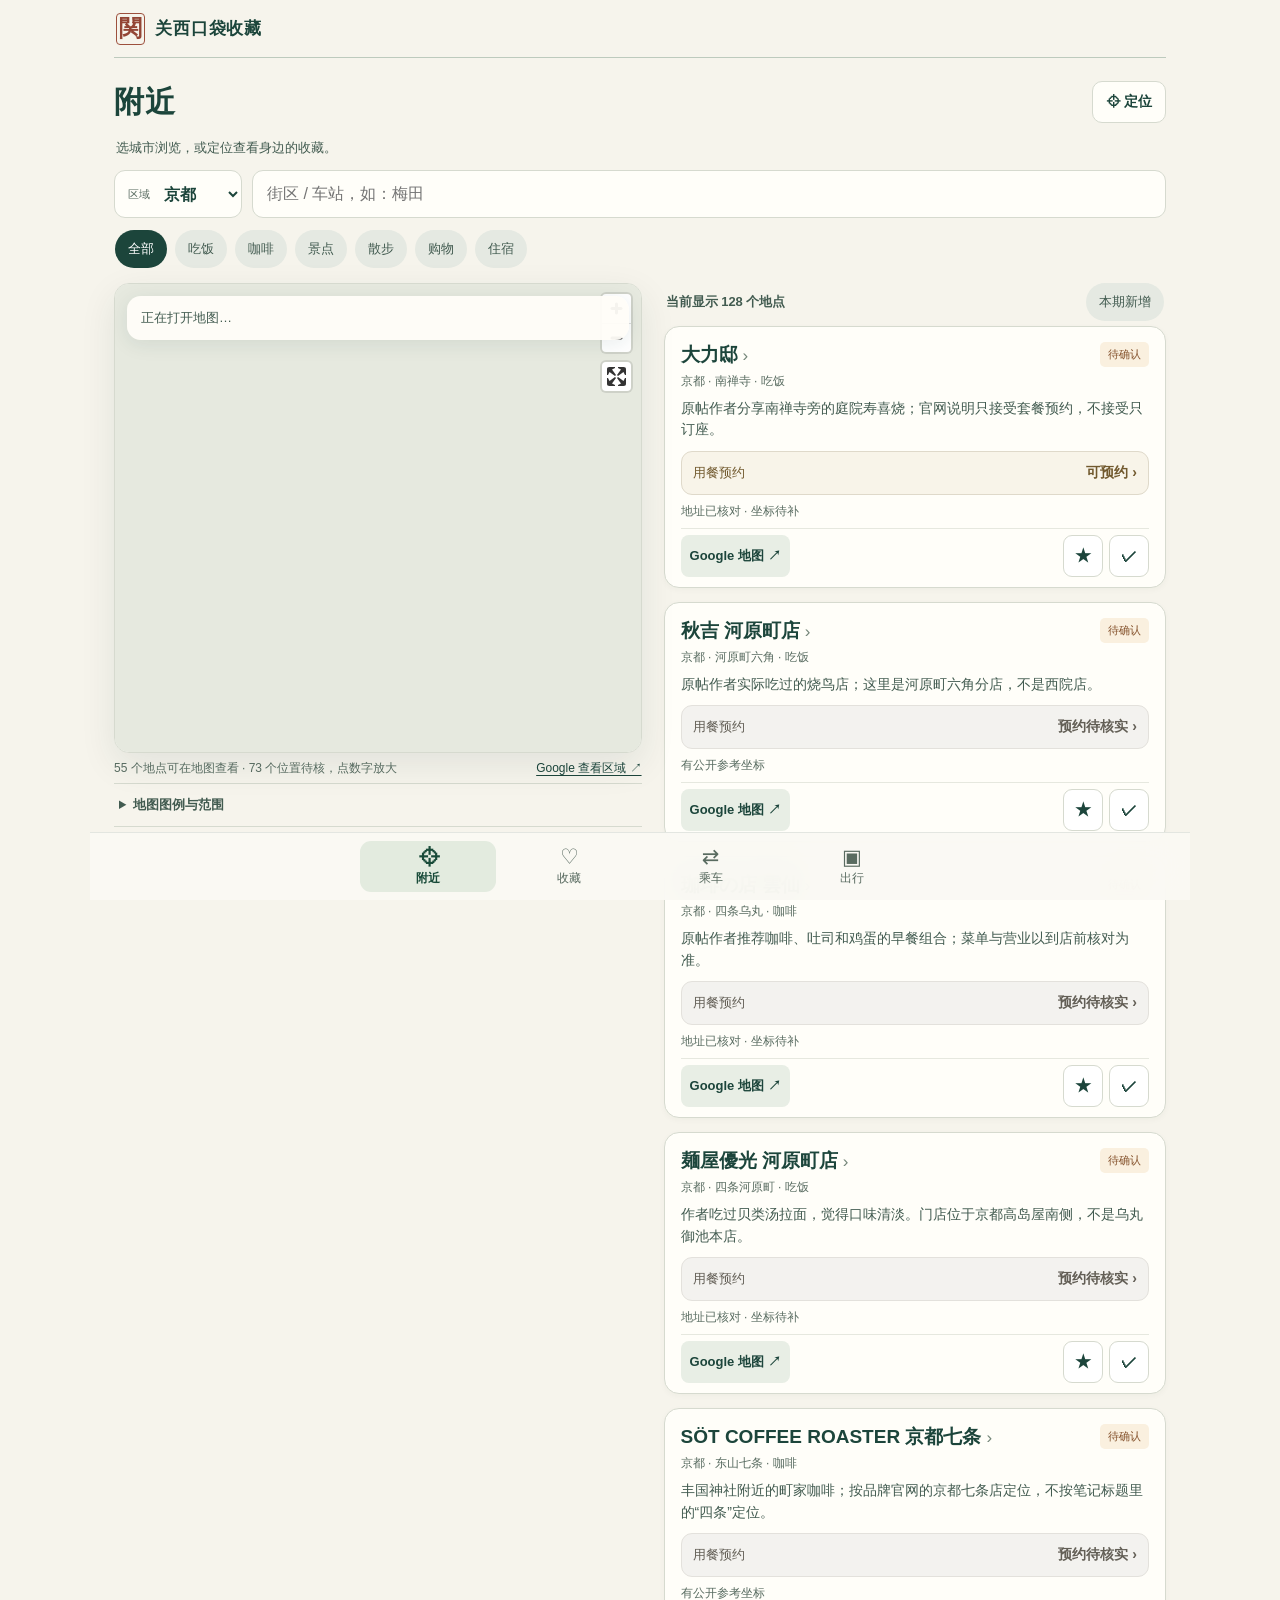
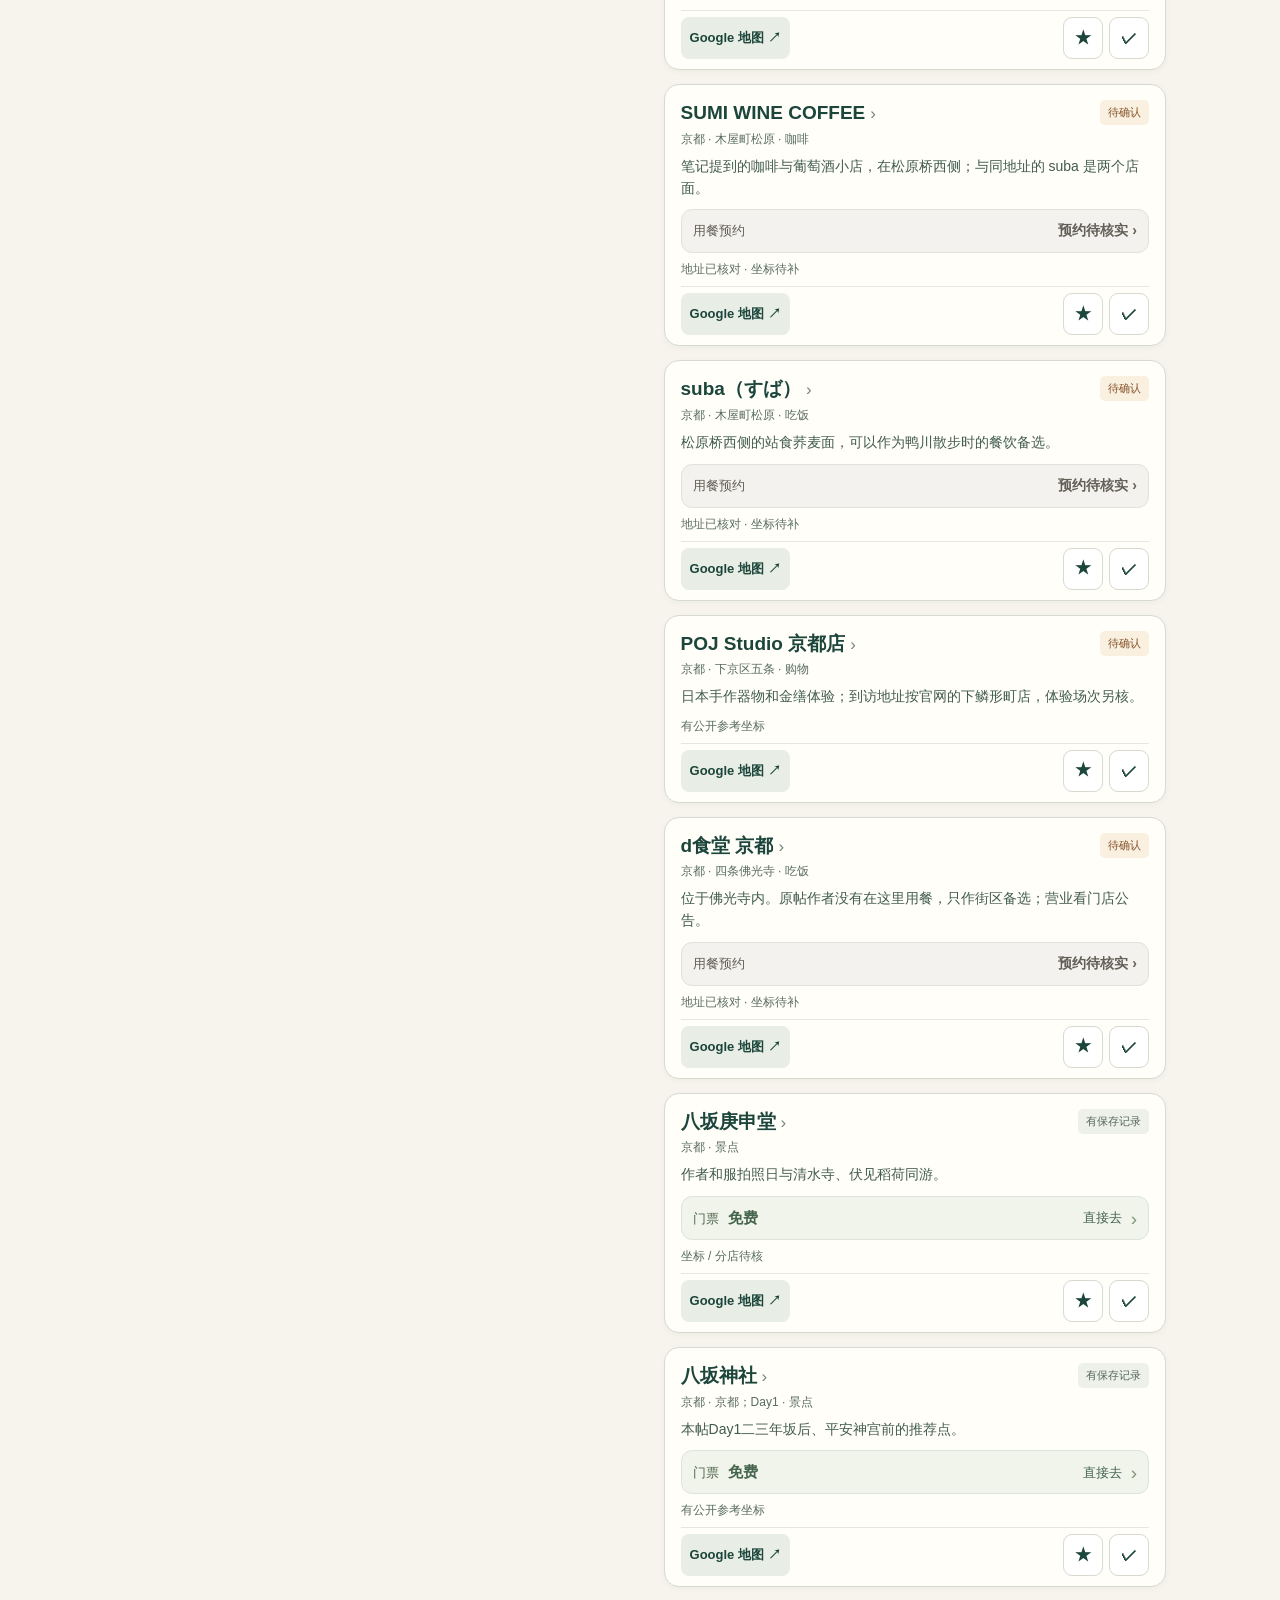
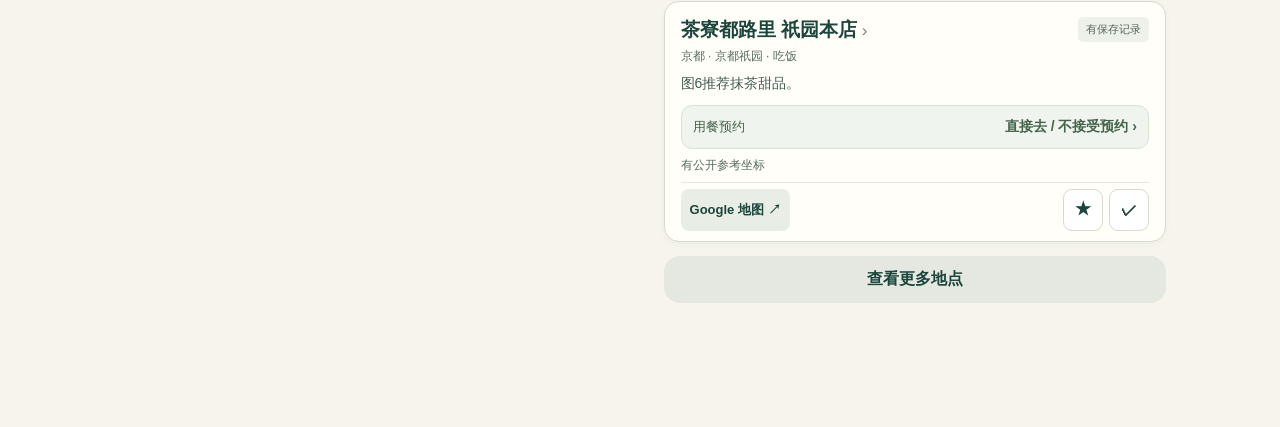
==== commit 502a7d5d: "Merge November 16–22 Kansai favorites into the main travel site" ====
--- a/index.html
+++ b/index.html
@@ -10,7 +10,7 @@
   <link rel="apple-touch-icon" href="icon-192.png">
   <link rel="stylesheet" href="app.css?v=food-20261115">
   <link rel="stylesheet" href="map.css">
-  <link rel="stylesheet" href="travel-guide.css?v=suntory-1">
+  <link rel="stylesheet" href="travel-guide.css?v=trip-compact-1">
   <link rel="stylesheet" href="maplibre-gl.css">
   <title>关西口袋收藏</title>
 </head>
@@ -75,9 +75,57 @@
         </div>
         <div class="list-meta saved-meta"><span id="savedCount" role="status">载入中…</span><button id="clearFilters" class="text-btn" hidden>清除筛选</button><details id="sourceArchive" class="source-archive"><summary>笔记与来源</summary>
           <details class="privacy-card" id="weeklyNotesCurrent">
-            <summary><strong>本期笔记 · 11 月 9–15 日</strong> <span>11 月 16 日整理</span></summary>
+            <summary><strong>本期笔记 · 11 月 16–22 日</strong> <span>11 月 26 日整理</span></summary>
+            <p>两次收藏快照中有 35 篇标题涉及关西，实际收藏日期未知。两篇已有正文摘要，其余待补读。</p>
+            <p><strong>京都一人食：</strong>高岛屋的無碍山房和三嶋亭、四条乌丸两家立饮店及永观堂对面的荞麦面。<strong>奈良：</strong>唐招提寺和春日大社旁的鹿苑可作日游备选。7 处地址已核对，可用「本期新增」筛选。</p>
+            <p>关西机场来回、咖啡合集和大阪餐厅名单目前只有标题线索。</p>
+            <ul class="weekly-notes">
+              <li><span>餐饮</span> <a href="https://www.xiaohongshu.com/explore/6afbd118000000002500b8d2" target="_blank" rel="noopener noreferrer">京都一人食 吃了🔟家店 ↗</a></li>
+              <li><span>行程</span> <a href="https://www.xiaohongshu.com/explore/6b015b3300000000180281d0" target="_blank" rel="noopener noreferrer">🍁分享一下给爸妈写的京都大阪攻略 ↗</a></li>
+              <li><span>交通</span> <a href="https://www.xiaohongshu.com/explore/6b069ed5000000002a01d28f" target="_blank" rel="noopener noreferrer">关西机场从下飞机到京都站全路线 ↗</a></li>
+              <li><span>购物</span> <a href="https://www.xiaohongshu.com/explore/6af9c618000000001803aea9" target="_blank" rel="noopener noreferrer">最新关西回国攻略-退税&amp;买酒&amp;免税店&amp;吃饭 ↗</a></li>
+              <li><span>其他待核验</span> <a href="https://www.xiaohongshu.com/explore/6afbbf640000000023011ea1" target="_blank" rel="noopener noreferrer">大阪和京都很顶的咖啡合集☕ ↗</a></li>
+              <li><span>餐饮</span> <a href="https://www.xiaohongshu.com/explore/6b0176a20000000018028680" target="_blank" rel="noopener noreferrer">孤独星球大阪餐厅推荐（整理版在图二 ↗</a></li>
+            </ul>
+            <details>
+              <summary>其余 29 篇来源</summary>
+              <ul class="weekly-notes">
+              <li><span>餐饮</span> <a href="https://www.xiaohongshu.com/explore/6afaa6310000000024032d91" target="_blank" rel="noopener noreferrer">京都极限吃6顿-秋天好吃推荐 ↗</a></li>
+              <li><span>行程</span> <a href="https://www.xiaohongshu.com/explore/6af132d6000000003302cbc9" target="_blank" rel="noopener noreferrer">对自己做的🇯🇵东京大阪攻略满意的睡不着.. ↗</a></li>
+              <li><span>其他待核验</span> <a href="https://www.xiaohongshu.com/explore/6ae97831000000000300be2b" target="_blank" rel="noopener noreferrer">好奇妙，就这样一个人来日本京都旅居了 ↗</a></li>
+              <li><span>其他待核验</span> <a href="https://www.xiaohongshu.com/explore/6af2cf74000000002a012418" target="_blank" rel="noopener noreferrer">拍完这4️⃣个机位再离开京都（附地址） ↗</a></li>
+              <li><span>其他待核验</span> <a href="https://www.xiaohongshu.com/explore/6adb8c5f0000000033022618" target="_blank" rel="noopener noreferrer">日本京都tips汇总 ↗</a></li>
+              <li><span>行程</span> <a href="https://www.xiaohongshu.com/explore/6ac892fd0000000002012350" target="_blank" rel="noopener noreferrer">记录零踩雷的京都solo trip 小众景点篇1/2 ↗</a></li>
+              <li><span>行程</span> <a href="https://www.xiaohongshu.com/explore/6afa9d93000000002c00ebf4" target="_blank" rel="noopener noreferrer">日本关西9日游行程攻略（小白第一次出国版 ↗</a></li>
+              <li><span>其他待核验</span> <a href="https://www.xiaohongshu.com/explore/6af43dd5000000001a01dd5c" target="_blank" rel="noopener noreferrer">🇲🇾大阪京都回来后有什么是真的不推荐的 ↗</a></li>
+              <li><span>其他待核验</span> <a href="https://www.xiaohongshu.com/explore/6a64ab12000000000f014417" target="_blank" rel="noopener noreferrer">当我去日本关西三个啤酒工厂见学（哈酒） ↗</a></li>
+              <li><span>行程</span> <a href="https://www.xiaohongshu.com/explore/6afbdc45000000002501e043" target="_blank" rel="noopener noreferrer">阪神京关西五日游计划 ↗</a></li>
+              <li><span>其他待核验</span> <a href="https://www.xiaohongshu.com/explore/6afbd4c7000000001802f233" target="_blank" rel="noopener noreferrer">手把手教你在日本大阪租共享单车一天27元 ↗</a></li>
+              <li><span>景点与时令</span> <a href="https://www.xiaohongshu.com/explore/6ad4c39800000000270227b6" target="_blank" rel="noopener noreferrer">京都📍我愿反复去无数次的3️⃣条红叶路线 ↗</a></li>
+              <li><span>行程</span> <a href="https://www.xiaohongshu.com/explore/68255ada000000002102d0fb" target="_blank" rel="noopener noreferrer">京都-宇治奈良-大阪｜P人攻略满意到不行👍🏻 ↗</a></li>
+              <li><span>行程</span> <a href="https://www.xiaohongshu.com/explore/66e6f39600000000120104d3" target="_blank" rel="noopener noreferrer">日本自由行大实话-旅行攻略定制版（京都篇） ↗</a></li>
+              <li><span>其他待核验</span> <a href="https://www.xiaohongshu.com/explore/6afed3e6000000002b035ea9" target="_blank" rel="noopener noreferrer">关于京都三得利工厂预约 ↗</a></li>
+              <li><span>其他待核验</span> <a href="https://www.xiaohongshu.com/explore/6afd5d0c000000001b01c821" target="_blank" rel="noopener noreferrer">12月初到京都+东京 ↗</a></li>
+              <li><span>行程</span> <a href="https://www.xiaohongshu.com/explore/6ae95aca000000000e0272eb" target="_blank" rel="noopener noreferrer">求问日本关西十天游这个行程可以吗？ ↗</a></li>
+              <li><span>购物</span> <a href="https://www.xiaohongshu.com/explore/6afc27170000000018027f78" target="_blank" rel="noopener noreferrer">大阪旅游自留贴 吃的，玩的和要买的 ↗</a></li>
+              <li><span>其他待核验</span> <a href="https://www.xiaohongshu.com/explore/6b015299000000000d029000" target="_blank" rel="noopener noreferrer">🇯🇵今天的京都已经达到了拍人比拍景壮观了 ↗</a></li>
+              <li><span>行程</span> <a href="https://www.xiaohongshu.com/explore/6afee517000000002b029272" target="_blank" rel="noopener noreferrer">京都枫叶季大结果攻略🍁 ↗</a></li>
+              <li><span>交通</span> <a href="https://www.xiaohongshu.com/explore/6b02fa1d000000001802ae66" target="_blank" rel="noopener noreferrer">关西旅行 京都 | 关西机场落地 ↗</a></li>
+              <li><span>行程</span> <a href="https://www.xiaohongshu.com/explore/6b02a21500000000090233cc" target="_blank" rel="noopener noreferrer">京都关西7日游攻略📝 ↗</a></li>
+              <li><span>景点与时令</span> <a href="https://www.xiaohongshu.com/explore/6b037619000000002b01d31a" target="_blank" rel="noopener noreferrer">京都东福寺早鸟票预约 ↗</a></li>
+              <li><span>交通</span> <a href="https://www.xiaohongshu.com/explore/6a1500dd000000000702e80c" target="_blank" rel="noopener noreferrer">给p人朋友做的超详细的关西交通攻略 ↗</a></li>
+              <li><span>其他待核验</span> <a href="https://www.xiaohongshu.com/explore/6b03b560000000002303fc58" target="_blank" rel="noopener noreferrer">第一次来京都，求推荐好玩的地方 ↗</a></li>
+              <li><span>景点与时令</span> <a href="https://www.xiaohongshu.com/explore/6b06cd00000000002b01aa17" target="_blank" rel="noopener noreferrer">京都红叶｜醍醐寺大鲤子鱼berber乱蹦，6块！ ↗</a></li>
+              <li><span>行程</span> <a href="https://www.xiaohongshu.com/explore/6b0673f3000000002b026e01" target="_blank" rel="noopener noreferrer">请帮忙义诊一下京都行程 ↗</a></li>
+              <li><span>行程</span> <a href="https://www.xiaohongshu.com/explore/6b064d23000000002a02adb4" target="_blank" rel="noopener noreferrer">京都柯南圣地巡礼🍁12月超全一日攻略 ↗</a></li>
+              <li><span>其他待核验</span> <a href="https://www.xiaohongshu.com/explore/6b03b8e400000000180250e3" target="_blank" rel="noopener noreferrer">京都夜枫几点关？21处把时间算明白 ↗</a></li>
+              </ul>
+            </details>
+          </details>
+          <details class="privacy-card" id="weeklyNotesNovember15">
+            <summary><strong>历史笔记 · 11 月 9–15 日</strong> <span>11 月 16 日整理</span></summary>
             <p>按 11 月 9 日、16 日两次收藏快照整理，38 篇标题与关西相关，未逐篇核完，不等于新增 38 个地点。</p>
-            <p><strong>已上网页：</strong>京都餐饮和街区 9 处、大阪及奈良住宿候选各 1 处。「本期新增」可快速筛选；东本愿寺原本就有，不重复收录。</p>
+            <p><strong>已上网页：</strong>京都餐饮和街区 9 处、大阪及奈良住宿候选各 1 处。东本愿寺沿用原有地点。</p>
             <p><strong>仍待确认：</strong>musi-vege 只有品牌线索，分店不明，不建地图点；赏枫和灯光多为当时体验，不当成 12 月开放信息。</p>
             <ul class="weekly-notes">
               <li><span>餐饮</span> <a href="https://www.xiaohongshu.com/explore/6af821b4000000002b01b6ee" target="_blank" rel="noopener noreferrer">三刷京都不排队不踩雷的性价比美食推荐 ↗</a></li>
@@ -109,6 +157,11 @@
       <section id="transitView" class="view" aria-labelledby="transitTitle">
         <div class="section-head"><h2 id="transitTitle">乘车助手</h2></div>
         <p class="travel-lead">查一段路，看懂怎么坐。</p>
+        <div class="wallet-card" style="margin:12px 0">
+          <h3>三得利京都啤酒工厂</h3>
+          <p class="travel-lead">往返路线、接驳巴士、现场照片与备用交通。</p>
+          <button type="button" class="wallet-action" data-open-suntory>查看乘车攻略 →</button>
+        </div>
         <div class="travel-guide-layout">
           <div class="journey route-panel">
             <div class="route-stop"><label for="routeOrigin">从</label><input id="routeOrigin" placeholder="当前位置（由 Google 地图定位）" aria-describedby="routeLocationNote" autocomplete="off"><button type="button" class="route-pick" data-route-pick="routeOrigin" aria-label="选择起点">选择</button></div>
@@ -136,10 +189,7 @@
         </div>
       </section>
       <section id="tripView" class="view" aria-labelledby="tripTitle">
-        <div class="section-head"><h2 id="tripTitle">随身出行</h2><button id="tripBackup" class="outline-btn">备份</button></div>
-        <div class="wallet-hero"><p class="travel-eyebrow">MY KANSAI JOURNEY</p><h3 id="journeyHeading" class="travel-heading">把确定的事，放在手边</h3><p id="journeySubtitle" class="travel-lead"></p></div>
-        <div class="wallet-toolbar"><h3 id="journeyDateLabel">今天要用</h3><label class="wallet-date"><span>查看日期</span><input id="journeyDate" type="date"></label></div>
-        <div id="journeyNow" class="wallet-grid"></div>
+        <div class="section-head"><h2 id="tripTitle">出行</h2><button id="tripBackup" class="outline-btn">备份</button></div>
         <nav class="wallet-shortcuts" aria-label="出行资料"><button type="button" data-jump="flightSection">往返航班</button><button type="button" data-jump="staySection">住宿</button><button type="button" data-jump="bookingSection">预约</button><button type="button" data-jump="prepSection">准备事项</button></nav>
         <section id="flightSection" class="wallet-section" aria-labelledby="flightTitle"><div class="wallet-section-head"><h3 id="flightTitle">往返航班</h3><button type="button" data-add="flights">＋ 添加</button></div><div id="flightCards" class="wallet-grid"></div></section>
         <section id="staySection" class="wallet-section" aria-labelledby="stayTitle">
@@ -196,8 +246,34 @@
   </dialog>
   <dialog id="stationPhraseDialog" class="wallet-editor" aria-label="向工作人员出示的日文卡片"><div id="stationPhraseContent" class="station-fullscreen"></div></dialog>
   <input id="restoreInput" type="file" accept="application/json" hidden>
-  <script type="module" src="app.js?v=suntory-1"></script>
+  <script type="module" src="app.js?v=weekly-20261126"></script>
   <script type="module" src="transit-guide.js?v=suntory-1"></script>
+  <script type="module">
+    import {openSuntoryGuide, SUNTORY_PLACE_ID} from './suntory-guide.mjs';
+    import {getJourneyData} from './journey.js?v=suntory-1';
+    const referencePlan = {placeId:SUNTORY_PLACE_ID, name:'12月12日特别试饮交通参考', date:'2026-12-12', time:'14:35', endTime:'16:05', status:'confirmed'};
+    const factoryName = 'サントリー〈天然水のビール工場〉京都';
+    const factoryAddress = '京都府長岡京市調子3-1-1';
+    const gateName = 'サントリー京都ビール工場 正門';
+    const fallbackPlace = {japaneseName:factoryName,address:factoryAddress,gate:{name:gateName,mapUrl:'https://www.google.com/maps/search/?api=1&query='+encodeURIComponent(gateName+' '+factoryAddress)},officialUrl:'https://www.suntory.co.jp/factory/kyoto/'};
+    let placesPromise;
+    function getSuntoryPlaces(){
+      if(!placesPromise) placesPromise=fetch('places.json?v=weekly-20261126',{cache:'no-cache'}).then(r=>{if(!r.ok)throw Error('places');return r.json()}).then(data=>data.places).catch(()=>{placesPromise=null;return []});
+      return placesPromise;
+    }
+    document.querySelectorAll('[data-open-suntory]').forEach(button=>button.addEventListener('click',async()=>{
+      button.disabled=true;
+      try{
+        const booking=getJourneyData().bookings.find(item=>item.placeId===SUNTORY_PLACE_ID&&item.status==='confirmed'&&item.date&&item.time);
+        const places=await getSuntoryPlaces();
+        openSuntoryGuide(booking||referencePlan,places.find(p=>p.id===SUNTORY_PLACE_ID)||fallbackPlace,places);
+        if(!booking){
+          const label=document.querySelector('#suntoryContent .suntory-summary');
+          if(label){const note=document.createElement('p');note.className='suntory-small';note.textContent='参考场次交通攻略，不代表本机已有预约。';label.prepend(note);}
+        }
+      }finally{button.disabled=false;}
+    }));
+  </script>
 </body>
 </html>
 
--- a/travel-guide.css
+++ b/travel-guide.css
@@ -38,19 +38,18 @@
 .station-replies strong{font-size:18px}
 .station-replies span{font-size:13px}
 .phrase-card{border:1px solid var(--line);border-radius:15px;padding:16px;background:var(--card);margin:10px 0}.phrase-card>p{font-size:13px;color:var(--ink-2);margin:0 0 9px}.phrase-card .phrase-jp{font-size:20px;line-height:1.7;color:var(--ink);margin:0 0 13px}.phrase-card button{border:1px solid var(--line);padding:9px 14px;border-radius:9px;background:#edf1e6;min-height:42px;font-size:13px}.phrase-destination{padding:12px 15px;background:#e9eee2;border-radius:12px;margin-bottom:12px}.phrase-destination span{font-size:11px;color:var(--ink-2);display:block;margin-bottom:4px}.phrase-destination strong{font-size:17px;overflow-wrap:anywhere}.station-fullscreen{padding:23px;max-width:560px}.station-fullscreen .phrase-jp{font-size:29px;line-height:1.75;margin:22px 0}.station-fullscreen .phrase-place{font-size:24px;line-height:1.6;overflow-wrap:anywhere}.station-fullscreen button{width:100%;min-height:46px;border:0;border-radius:10px;background:var(--ink);color:white}
-.wallet-hero{margin-bottom:20px}.wallet-hero .travel-lead{margin:0}.wallet-toolbar{display:flex;justify-content:space-between;align-items:center;gap:10px;margin:20px 0 12px}.wallet-toolbar h3{font-size:17px;margin:0}.wallet-date{display:flex;gap:5px;align-items:center;font-size:11px;color:var(--muted)}.wallet-date input{font:inherit;font-size:12px;min-height:39px;min-width:112px;padding:6px;border:1px solid var(--line);border-radius:8px;background:var(--card);color:var(--ink)}
-.wallet-grid{display:grid;gap:12px}.wallet-card{border:1px solid var(--line);border-radius:16px;background:var(--card);padding:17px;min-width:0}.wallet-feature{border-top:3px solid #78916e}.wallet-card-top{display:flex;align-items:center;justify-content:space-between;gap:10px;min-height:28px}.wallet-kicker{font-size:11px;letter-spacing:.03em;color:#607a57}.wallet-edit{border:0;background:transparent;font-size:12px;color:var(--ink-2);min-height:34px;padding:6px 5px;text-decoration:underline;text-underline-offset:3px}.wallet-card h4{margin:9px 0 8px;font-size:20px;line-height:1.45;overflow-wrap:anywhere}.wallet-dates{font-size:13px;color:var(--ink-2);margin:0 0 11px}.wallet-address{font-size:14px;line-height:1.7;overflow-wrap:anywhere;user-select:text;margin:8px 0}.wallet-meta{font-size:12px;color:var(--muted);margin:10px 0;overflow-wrap:anywhere}.wallet-meta span{color:var(--ink);font-variant-numeric:tabular-nums;user-select:text}.wallet-note{font-size:13px;line-height:1.7;color:var(--ink-2);white-space:pre-wrap;overflow-wrap:anywhere}.wallet-actions{display:flex;gap:7px;flex-wrap:wrap;margin-top:14px}.wallet-action{display:inline-flex;align-items:center;justify-content:center;min-height:42px;padding:8px 12px;border:1px solid #d5ddce;border-radius:9px;background:#edf2e7;color:var(--ink);font:inherit;font-size:12px;text-decoration:none;text-align:center;cursor:pointer}.wallet-actions .wallet-action:first-child{background:var(--ink);color:#fff;border-color:var(--ink)}
+.wallet-grid{display:grid;gap:12px}.wallet-card{border:1px solid var(--line);border-radius:16px;background:var(--card);padding:17px;min-width:0}.wallet-card-top{display:flex;align-items:center;justify-content:space-between;gap:10px;min-height:28px}.wallet-kicker{font-size:11px;letter-spacing:.03em;color:#607a57}.wallet-edit{border:0;background:transparent;font-size:12px;color:var(--ink-2);min-height:34px;padding:6px 5px;text-decoration:underline;text-underline-offset:3px}.wallet-card h4{margin:9px 0 8px;font-size:20px;line-height:1.45;overflow-wrap:anywhere}.wallet-dates{font-size:13px;color:var(--ink-2);margin:0 0 11px}.wallet-address{font-size:14px;line-height:1.7;overflow-wrap:anywhere;user-select:text;margin:8px 0}.wallet-meta{font-size:12px;color:var(--muted);margin:10px 0;overflow-wrap:anywhere}.wallet-meta span{color:var(--ink);font-variant-numeric:tabular-nums;user-select:text}.wallet-note{font-size:13px;line-height:1.7;color:var(--ink-2);white-space:pre-wrap;overflow-wrap:anywhere}.wallet-actions{display:flex;gap:7px;flex-wrap:wrap;margin-top:14px}.wallet-action{display:inline-flex;align-items:center;justify-content:center;min-height:42px;padding:8px 12px;border:1px solid #d5ddce;border-radius:9px;background:#edf2e7;color:var(--ink);font:inherit;font-size:12px;text-decoration:none;text-align:center;cursor:pointer}.wallet-actions .wallet-action:first-child{background:var(--ink);color:#fff;border-color:var(--ink)}
 .wallet-empty{display:flex;justify-content:space-between;align-items:center;gap:12px;padding:17px;border:1px dashed #c9d3c2;border-radius:15px;min-width:0}.wallet-empty strong{font-size:14px;font-weight:600}.wallet-empty p{font-size:12px;color:var(--ink-2);line-height:1.65;margin:6px 0 0}.wallet-empty>.wallet-action{flex-shrink:0;padding:8px 10px}
-.wallet-shortcuts{display:flex;gap:6px;flex-wrap:wrap;padding:17px 0 5px}.wallet-shortcuts button{background:transparent;border:0;border-bottom:1px solid #aaba9e;font-size:12px;color:var(--ink-2);padding:8px 11px;min-height:39px}
-.wallet-section{margin-top:26px;scroll-margin-top:16px}.wallet-section-head{display:flex;align-items:center;justify-content:space-between;margin-bottom:12px;gap:8px}.wallet-section-head h3{font-size:18px;margin:0}.wallet-section-head button{font:inherit;font-size:12px;min-height:40px;background:transparent;border:1px solid var(--line);border-radius:9px;padding:7px 12px}.wallet-section-head h3 span{font-size:12px;color:var(--muted);font-weight:400;margin-left:7px}
+.wallet-shortcuts{display:flex;gap:6px;flex-wrap:wrap;padding:0 0 5px}.wallet-shortcuts button{background:transparent;border:0;border-bottom:1px solid #aaba9e;font-size:12px;color:var(--ink-2);padding:8px 11px;min-height:39px}
+.wallet-section{margin-top:20px;scroll-margin-top:16px}.wallet-section-head{display:flex;align-items:center;justify-content:space-between;margin-bottom:12px;gap:8px}.wallet-section-head h3{font-size:18px;margin:0}.wallet-section-head button{font:inherit;font-size:12px;min-height:40px;background:transparent;border:1px solid var(--line);border-radius:9px;padding:7px 12px}.wallet-section-head h3 span{font-size:12px;color:var(--muted);font-weight:400;margin-left:7px}
 .flight-leg{display:grid;grid-template-columns:minmax(0,1fr) 30px minmax(0,1fr);gap:5px;align-items:center;margin:15px 0 8px}.flight-leg>div:last-child{text-align:right}.flight-leg strong{font-size:29px;letter-spacing:-.04em;font-weight:600;font-variant-numeric:tabular-nums}.flight-leg p{font-size:13px;margin:7px 0;line-height:1.5;overflow-wrap:anywhere}.flight-leg small{font-size:11px;color:var(--muted);display:block;line-height:1.6}.flight-arrow{font-size:23px;text-align:center;color:#71866a}
 .wallet-task{display:flex;align-items:center;gap:6px;border-bottom:1px solid var(--line);padding:5px 0}.wallet-task label{display:flex;align-items:center;gap:10px;flex:1;min-height:44px;font-size:14px;line-height:1.55}.wallet-task input{height:19px;width:19px;accent-color:var(--ink);flex-shrink:0}.wallet-task input:checked+span{text-decoration:line-through;color:var(--muted)}.wallet-task button{width:40px;min-height:40px;border:0;background:transparent;font-size:21px;color:var(--muted)}.wallet-task-form{display:flex;gap:8px;margin-top:13px}.wallet-task-form input{min-width:0;width:100%;font:inherit;font-size:15px;padding:11px;border:1px solid var(--line);border-radius:10px;background:var(--card)}.wallet-task-form button{border:0;border-radius:10px;background:var(--ink);color:white;padding:9px 15px;min-height:44px;white-space:nowrap;font-size:13px}.wallet-muted{font-size:13px;line-height:1.7;color:var(--ink-2)}
 .wallet-editor{width:min(550px,calc(100% - 22px));max-height:calc(100dvh - 30px);padding:22px;border:0;border-radius:20px;background:var(--card);color:var(--ink);overflow:auto}.wallet-editor::backdrop{background:#173b3777;backdrop-filter:blur(4px)}.wallet-editor h3{font-size:21px;margin:0}.wallet-editor-head{display:flex;align-items:center;justify-content:space-between;gap:10px;margin-bottom:19px}.wallet-editor-head button{width:40px;height:40px;font-size:24px;border:1px solid var(--line);border-radius:50%;background:var(--paper)}.wallet-field{display:grid;gap:6px;margin-bottom:15px;min-width:0}.wallet-field>span{font-size:13px;font-weight:600}.wallet-field small{font-size:10px;color:var(--muted);font-weight:400}.wallet-field input,.wallet-field textarea,.wallet-field select{font:inherit;font-size:16px;min-width:0;width:100%;padding:11px;border:1px solid var(--line);border-radius:10px;background:var(--card);color:var(--ink)}.wallet-field textarea{resize:vertical;line-height:1.65}.wallet-form-pair{display:grid;grid-template-columns:minmax(0,1fr) minmax(0,1fr);gap:10px}.wallet-editor-error{font-size:13px;color:#a04430;line-height:1.6}.wallet-editor-actions{display:flex;gap:8px;justify-content:flex-end;position:sticky;bottom:-22px;padding:15px 0 6px;background:var(--card)}.wallet-editor-actions button{font:inherit;font-size:14px;min-height:44px;border:1px solid var(--line);border-radius:10px;padding:9px 20px;background:var(--paper)}.wallet-editor-actions button[type=submit]{background:var(--ink);color:white;border-color:var(--ink)}.wallet-editor-actions #journeyDelete{margin-right:auto;padding:9px 10px;color:#964c35;background:transparent;border:0}
 .legacy-record{padding:10px 0;border-bottom:1px solid var(--line)}.legacy-record h4{font-size:14px;margin:0}.legacy-record p{font-size:13px;line-height:1.7;white-space:pre-wrap;overflow-wrap:anywhere;margin:4px 0 10px}.wallet-storage-note{font-size:11px;line-height:1.8;color:var(--muted);margin-top:22px}.wallet-storage-note summary{cursor:pointer;min-height:35px}.travel-guide-layout{display:grid;gap:17px}
 #transitView button:focus-visible,#tripView button:focus-visible,.wallet-editor button:focus-visible,.guide-tabs button:focus-visible{outline:3px solid #a0b595;outline-offset:3px}
 [hidden]{display:none!important}
-@media(min-width:680px){.travel-guide-layout{grid-template-columns:minmax(245px,.85fr) minmax(0,1.3fr);align-items:start}.travel-guide-layout>.route-panel{position:sticky;top:18px}.wallet-grid{grid-template-columns:repeat(2,minmax(0,1fr))}.ticket-methods{grid-template-columns:1fr}.wallet-hero{padding:10px 0}.wallet-task-form{max-width:520px}}
-@media(max-width:360px){.wallet-card{padding:14px}.wallet-empty{padding:13px;gap:8px}.wallet-empty>.wallet-action{font-size:11px;padding:6px 8px}.wallet-toolbar{align-items:flex-start}.wallet-date{flex-direction:column;align-items:flex-end}.station-board{padding:12px}.station-board-grid{gap:4px}.station-board-grid strong{font-size:13px}.flight-leg strong{font-size:26px}}
+@media(min-width:680px){.travel-guide-layout{grid-template-columns:minmax(245px,.85fr) minmax(0,1.3fr);align-items:start}.travel-guide-layout>.route-panel{position:sticky;top:18px}.wallet-grid{grid-template-columns:repeat(2,minmax(0,1fr))}.ticket-methods{grid-template-columns:1fr}.wallet-task-form{max-width:520px}}
+@media(max-width:360px){.wallet-card{padding:14px}.wallet-empty{padding:13px;gap:8px}.wallet-empty>.wallet-action{font-size:11px;padding:6px 8px}.station-board{padding:12px}.station-board-grid{gap:4px}.station-board-grid strong{font-size:13px}.flight-leg strong{font-size:26px}}
 
 .wallet-action.wallet-guide {background:var(--ink);color:#fff;min-height:44px}
 .suntory-dialog {width:min(640px,calc(100% - 18px));padding:0;overscroll-behavior:contain}
